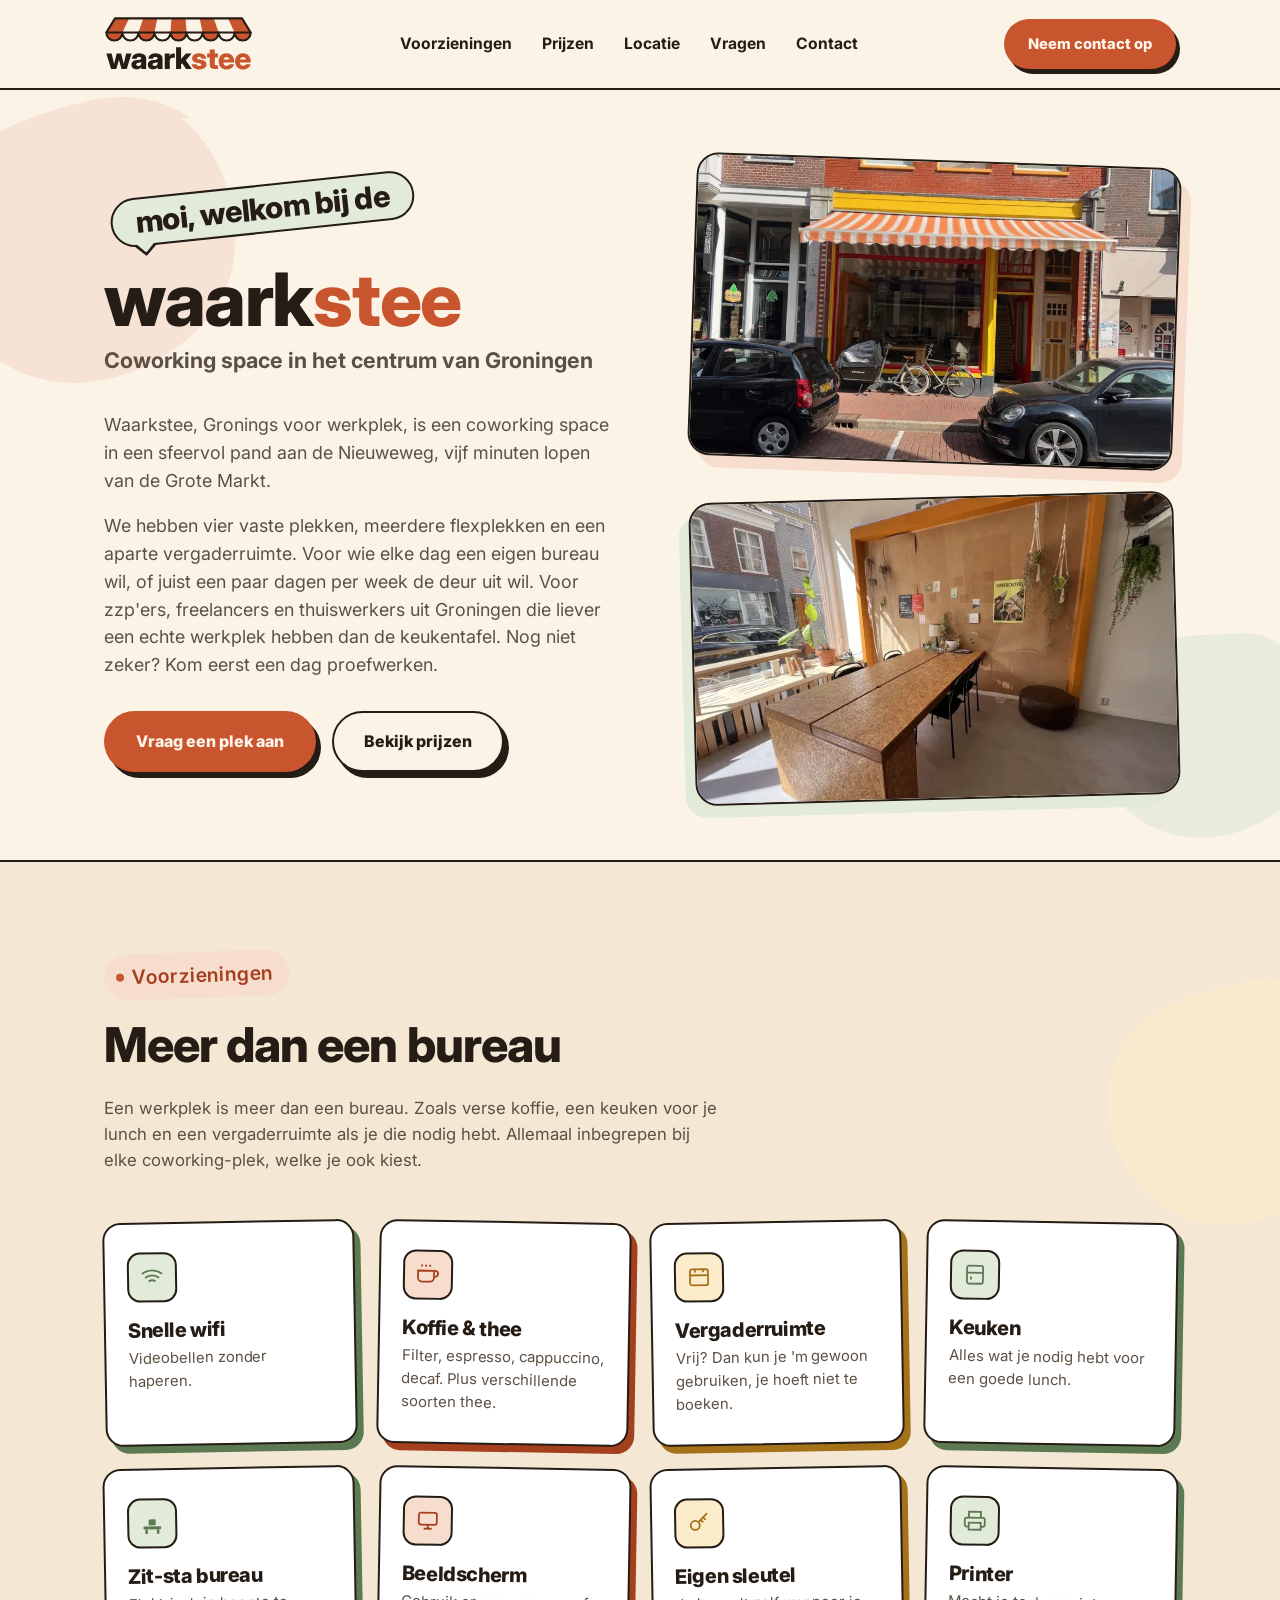
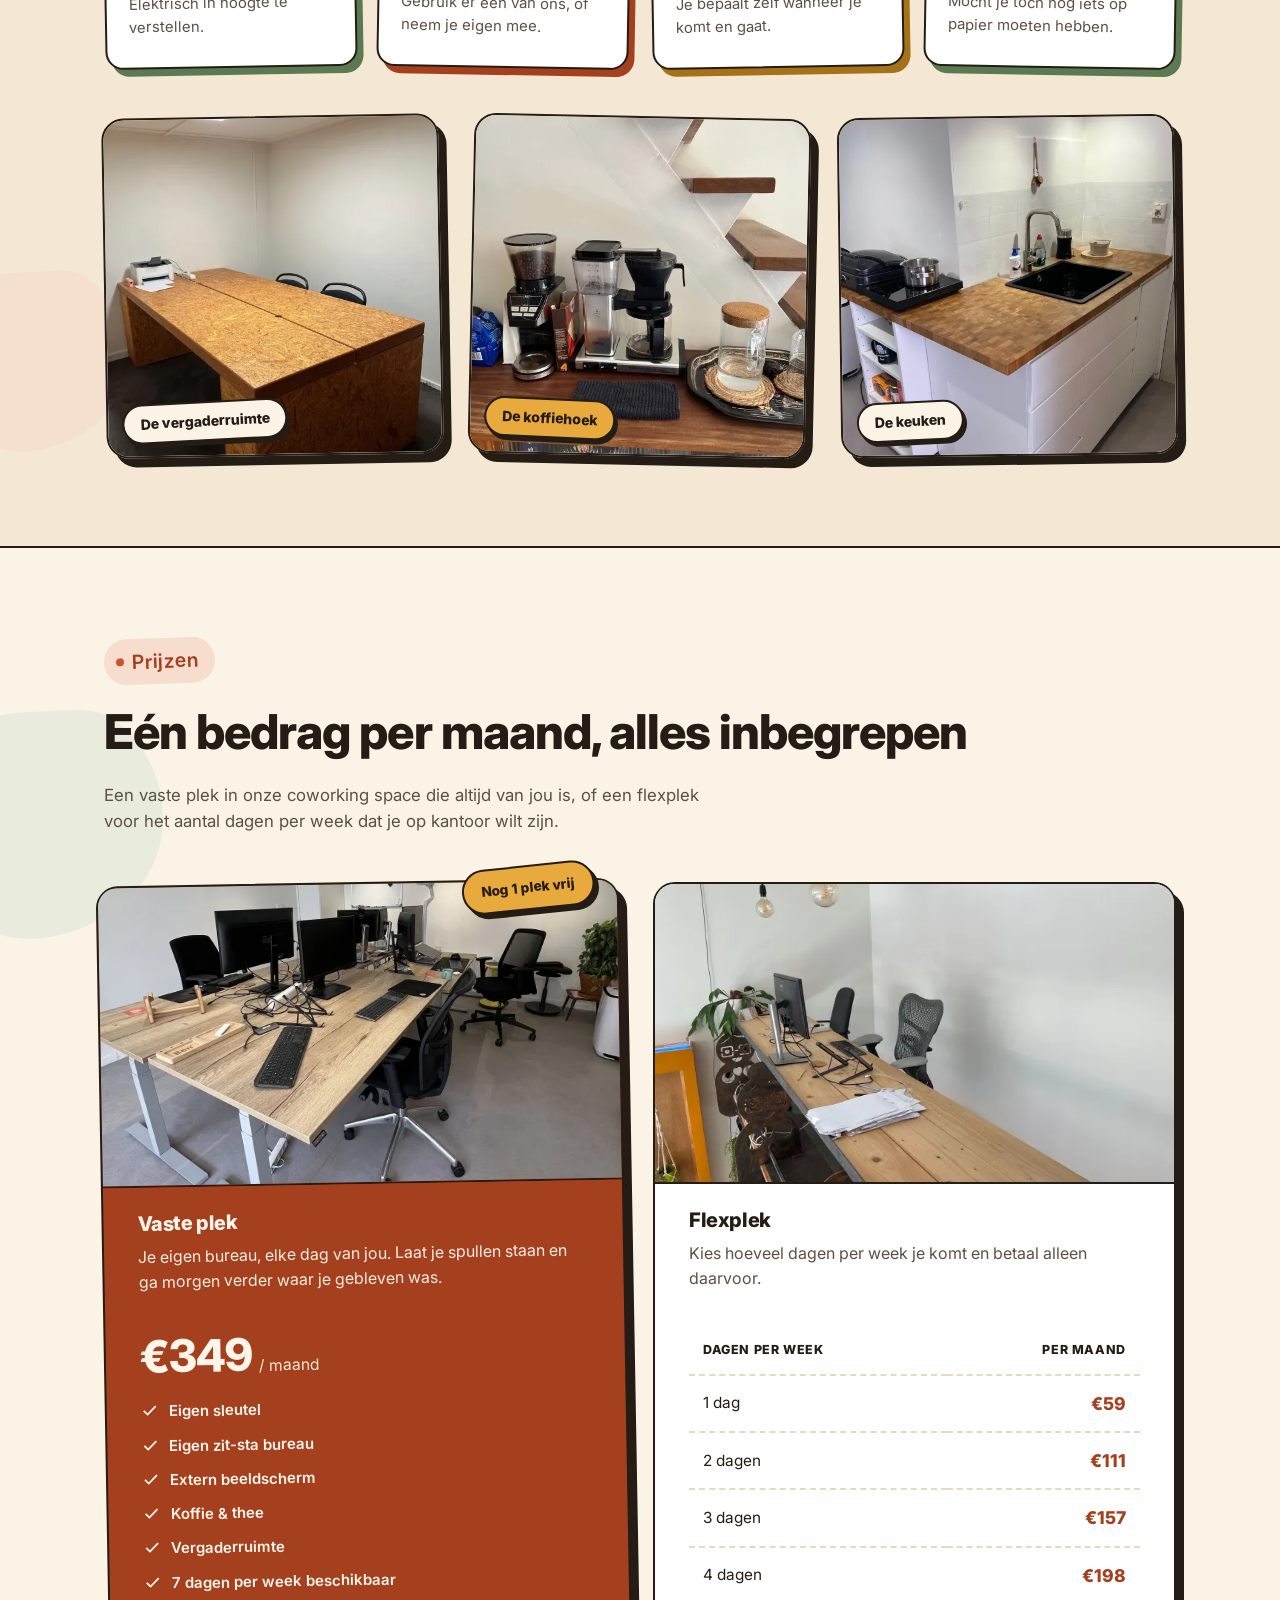
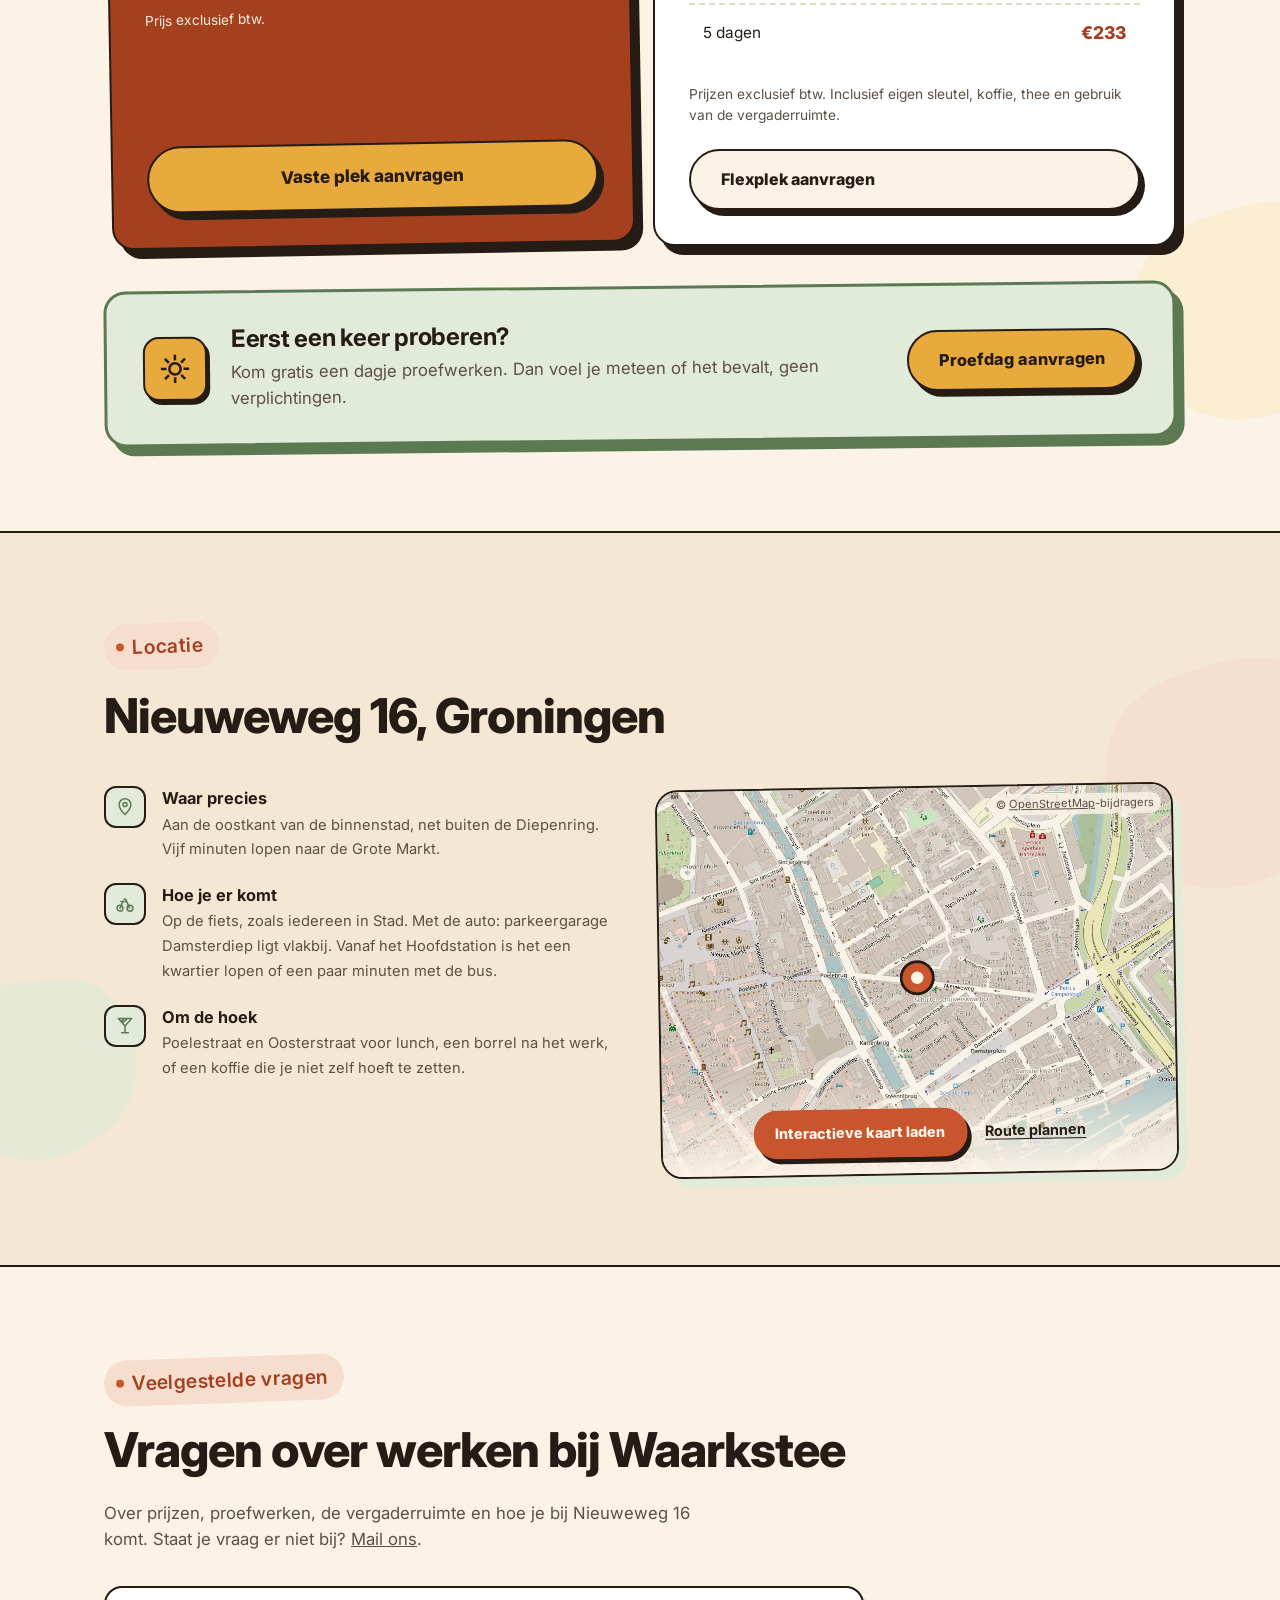
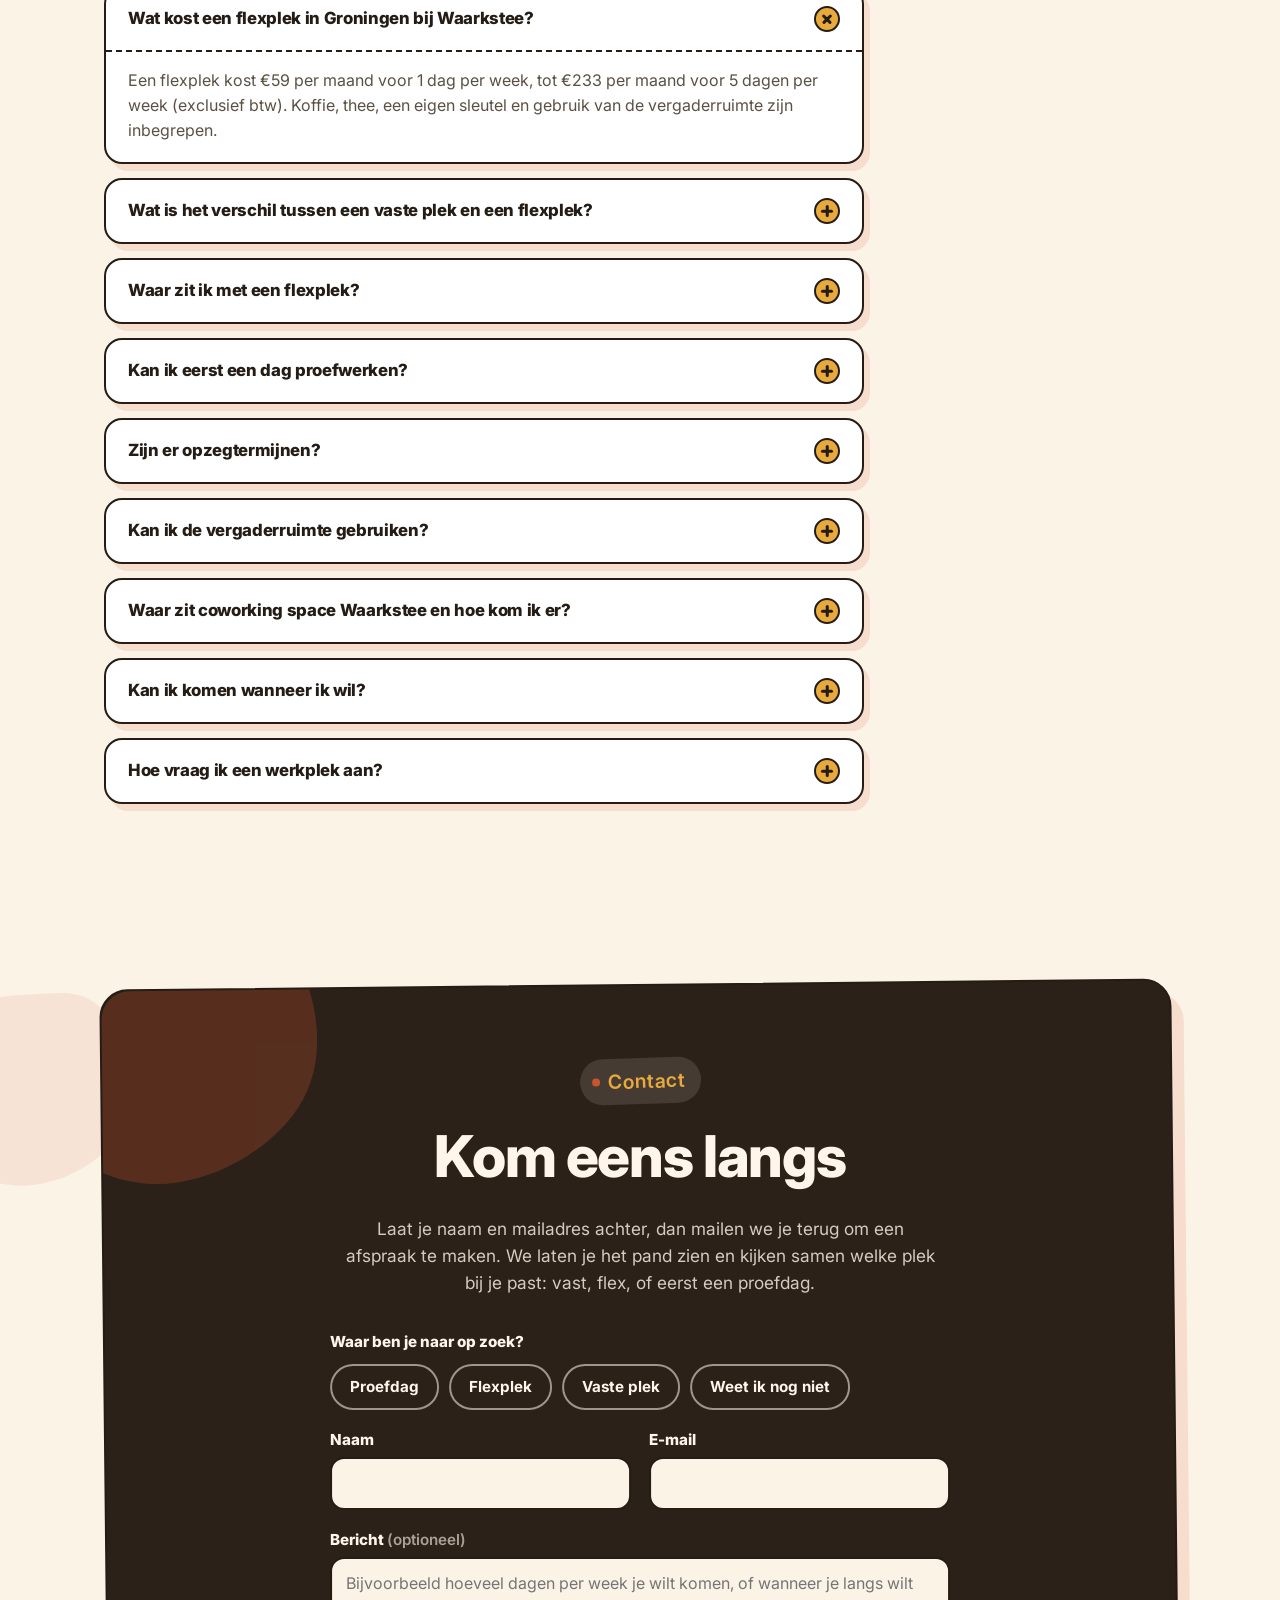
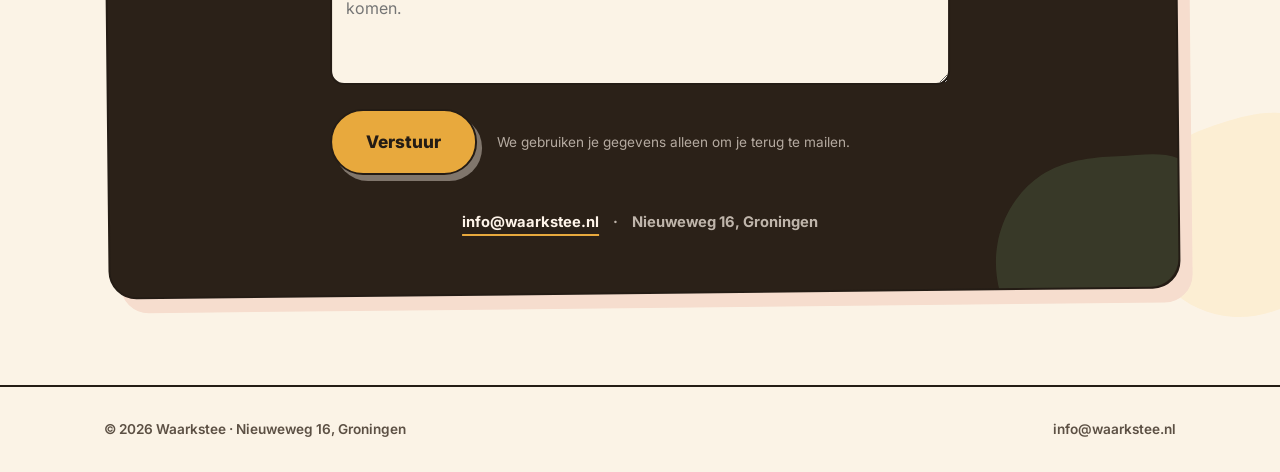
==== index.html @ ed10ff57 "Contactformulier: Web3Forms-sleutel ingevuld (account info@waarkstee.nl) Co-Authored-By: Claude Opus" ====
<!DOCTYPE html>
<html lang="nl">
<head>
<meta charset="UTF-8">
<meta name="viewport" content="width=device-width, initial-scale=1.0">
<title>Coworking space in Groningen centrum | Flexplek of vaste werkplek – Waarkstee</title>
<meta name="description" content="Waarkstee is een kleine coworking space aan de Nieuweweg 16, vijf minuten van de Grote Markt in Groningen. Flexplek vanaf €59 p/m, vaste werkplek €349 p/m. Gratis proefdag.">
<meta name="geo.region" content="NL-GR">
<meta name="geo.placename" content="Groningen">
<meta name="theme-color" content="#fbf3e6">
<link rel="canonical" href="https://waarkstee.nl/">

<!-- Social sharing -->
<meta property="og:type" content="website">
<meta property="og:locale" content="nl_NL">
<meta property="og:site_name" content="Waarkstee">
<meta property="og:title" content="Coworking space in Groningen centrum | Flexplek of vaste werkplek – Waarkstee">
<meta property="og:description" content="Een kleine coworking space aan de Nieuweweg in Groningen, vijf minuten lopen van de Grote Markt. Vaste plek met zit-sta bureau of een flexplek voor zoveel dagen als jij wilt.">
<meta property="og:url" content="https://waarkstee.nl/">
<meta property="og:image" content="https://waarkstee.nl/img/og.jpg">
<meta property="og:image:width" content="1200">
<meta property="og:image:height" content="630">
<meta name="twitter:card" content="summary_large_image">

<link rel="icon" href="favicon.svg" type="image/svg+xml">
<link rel="icon" type="image/png" sizes="96x96" href="favicon-96.png">
<link rel="apple-touch-icon" href="img/apple-touch-icon.png">
<link rel="preload" href="fonts/inter.woff2" as="font" type="font/woff2" crossorigin>
<link rel="stylesheet" href="css/style.css">
<link rel="preload" as="image" type="image/webp" imagesrcset="img/eettafel-700.webp 700w, img/eettafel-1000.webp 1000w, img/eettafel-1400.webp 1400w" imagesizes="(min-width: 900px) 560px, 100vw">

<script type="application/ld+json">
{
  "@context": "https://schema.org",
  "@type": "LocalBusiness",
  "@id": "https://waarkstee.nl/#coworking",
  "additionalType": "https://www.wikidata.org/wiki/Q1088523",
  "name": "Waarkstee",
  "alternateName": "Waarkstee coworking Groningen",
  "description": "Kleine coworking space in het centrum van Groningen met vaste werkplekken, flexplekken en een vergaderruimte. Nieuweweg 16, vijf minuten lopen van de Grote Markt.",
  "email": "info@waarkstee.nl",
  "url": "https://waarkstee.nl/",
  "image": "https://waarkstee.nl/img/og.jpg",
  "logo": "https://waarkstee.nl/img/logo.png",
  "priceRange": "€59 - €349 per maand, exclusief btw",
  "currenciesAccepted": "EUR",
  "address": {
    "@type": "PostalAddress",
    "streetAddress": "Nieuweweg 16",
    "postalCode": "9711 TD",
    "addressLocality": "Groningen",
    "addressRegion": "Groningen",
    "addressCountry": "NL"
  },
  "geo": {
    "@type": "GeoCoordinates",
    "latitude": 53.2184,
    "longitude": 6.5744
  },
  "hasMap": "https://www.google.com/maps?q=Nieuweweg+16,+Groningen",
  "areaServed": { "@type": "City", "name": "Groningen" },
  "amenityFeature": [
    { "@type": "LocationFeatureSpecification", "name": "Snelle wifi", "value": true },
    { "@type": "LocationFeatureSpecification", "name": "Koffie en thee", "value": true },
    { "@type": "LocationFeatureSpecification", "name": "Vergaderruimte", "value": true },
    { "@type": "LocationFeatureSpecification", "name": "Keuken", "value": true },
    { "@type": "LocationFeatureSpecification", "name": "Zit-sta bureau", "value": true },
    { "@type": "LocationFeatureSpecification", "name": "Extern beeldscherm", "value": true },
    { "@type": "LocationFeatureSpecification", "name": "Eigen sleutel, 7 dagen per week toegang", "value": true },
    { "@type": "LocationFeatureSpecification", "name": "Printer", "value": true }
  ],
  "makesOffer": [
    {
      "@type": "Offer",
      "name": "Vaste werkplek",
      "description": "Eigen zit-sta bureau met extern beeldscherm, eigen sleutel, koffie, thee en gebruik van de vergaderruimte.",
      "price": "349",
      "priceCurrency": "EUR",
      "priceSpecification": { "@type": "UnitPriceSpecification", "price": "349", "priceCurrency": "EUR", "unitText": "per maand", "valueAddedTaxIncluded": false },
      "availability": "https://schema.org/LimitedAvailability",
      "url": "https://waarkstee.nl/#prijzen"
    },
    {
      "@type": "Offer",
      "name": "Flexplek",
      "description": "Flexwerkplek voor 1 tot 5 dagen per week, inclusief eigen sleutel, koffie, thee en vergaderruimte.",
      "priceSpecification": { "@type": "UnitPriceSpecification", "minPrice": "59", "maxPrice": "233", "priceCurrency": "EUR", "unitText": "per maand", "valueAddedTaxIncluded": false },
      "availability": "https://schema.org/InStock",
      "url": "https://waarkstee.nl/#prijzen"
    },
    {
      "@type": "Offer",
      "name": "Gratis proefdag",
      "price": "0",
      "priceCurrency": "EUR",
      "url": "https://waarkstee.nl/#contact"
    }
  ]
}
</script>
<script type="application/ld+json">
{
  "@context": "https://schema.org",
  "@type": "FAQPage",
  "mainEntity": [
    {
      "@type": "Question",
      "name": "Wat kost een flexplek in Groningen bij Waarkstee?",
      "acceptedAnswer": {
        "@type": "Answer",
        "text": "Een flexplek kost €59 per maand voor 1 dag per week, tot €233 per maand voor 5 dagen per week (exclusief btw). Koffie, thee, een eigen sleutel en gebruik van de vergaderruimte zijn inbegrepen."
      }
    },
    {
      "@type": "Question",
      "name": "Wat is het verschil tussen een vaste plek en een flexplek?",
      "acceptedAnswer": {
        "@type": "Answer",
        "text": "Bij een vaste plek (€349 per maand, exclusief btw) heb je je eigen zit-sta bureau met extern beeldscherm, 7 dagen per week. Je laat je spullen staan en gaat de volgende dag verder. Bij een flexplek kies je hoeveel dagen per week je komt en betaal je alleen daarvoor. Je hebt geen eigen bureau, maar pakt een vrije plek; een beeldscherm kun je van ons gebruiken."
      }
    },
    {
      "@type": "Question",
      "name": "Waar zit ik met een flexplek?",
      "acceptedAnswer": {
        "@type": "Answer",
        "text": "Je kiest zelf een vrije plek. Boven zijn drie flexplekken; je mag ook beneden aan de grote werktafel zitten. Let wel: die tafel is tijdens de lunch ook de eettafel."
      }
    },
    {
      "@type": "Question",
      "name": "Kan ik eerst een dag proefwerken?",
      "acceptedAnswer": {
        "@type": "Answer",
        "text": "Ja. Je kunt gratis een dag komen proefwerken, zonder verplichtingen. Vul het contactformulier onderaan de pagina in of mail naar info@waarkstee.nl, dan plannen we een dag in."
      }
    },
    {
      "@type": "Question",
      "name": "Zijn er contracten of opzegtermijnen?",
      "acceptedAnswer": {
        "@type": "Answer",
        "text": "Je betaalt per maand. Voor een vaste plek geldt een opzegtermijn van 3 maanden, voor een flexplek 1 maand. Vragen over de voorwaarden? Mail ons gerust."
      }
    },
    {
      "@type": "Question",
      "name": "Kan ik de vergaderruimte gebruiken?",
      "acceptedAnswer": {
        "@type": "Answer",
        "text": "Ja, de aparte vergaderruimte is inbegrepen bij zowel een vaste plek als een flexplek. Is hij vrij, dan kun je hem gewoon gebruiken; boeken hoeft niet."
      }
    },
    {
      "@type": "Question",
      "name": "Waar zit coworking space Waarkstee en hoe kom ik er?",
      "acceptedAnswer": {
        "@type": "Answer",
        "text": "Waarkstee zit aan de Nieuweweg 16 in het centrum van Groningen, vijf minuten lopen van de Grote Markt. Op de fiets is het makkelijkst. Met de auto kun je parkeren in parkeergarage Damsterdiep, vlakbij. Vanaf het Hoofdstation is het een kwartier lopen of een paar minuten met de bus."
      }
    },
    {
      "@type": "Question",
      "name": "Kan ik komen wanneer ik wil?",
      "acceptedAnswer": {
        "@type": "Answer",
        "text": "Ja. Iedereen krijgt een eigen sleutel, dus je bepaalt zelf wanneer je komt en gaat, ook in het weekend."
      }
    },
    {
      "@type": "Question",
      "name": "Hoe vraag ik een werkplek aan?",
      "acceptedAnswer": {
        "@type": "Answer",
        "text": "Vul het contactformulier onderaan de pagina in of mail naar info@waarkstee.nl. Dan laten we je het pand zien en kijken we samen welke plek bij je past: vast, flex, of eerst een proefdag."
      }
    }
  ]
}
</script>
</head>
<body>

<a class="skip-link" href="#top">Direct naar inhoud</a>

<header>
  <div class="nav">
    <a class="brand" href="#top">
      <img class="brand-logo" src="img/logo-wordmark.svg" alt="Waarkstee" width="635" height="238">
    </a>
    <nav aria-label="Hoofdmenu">
      <ul class="nav-links">
        <li><a href="#voorzieningen">Voorzieningen</a></li>
        <li><a href="#prijzen">Prijzen</a></li>
        <li><a href="#locatie">Locatie</a></li>
        <li><a href="#faq">Vragen</a></li>
        <li><a href="#contact">Contact</a></li>
      </ul>
    </nav>
    <a class="btn btn-primary nav-cta" href="#contact">Neem contact op</a>
    <button class="nav-toggle" type="button" aria-expanded="false" aria-controls="mobile-menu" aria-label="Menu openen">
      <svg class="icon-open" width="22" height="22" viewBox="0 0 24 24" fill="none" stroke="currentColor" stroke-width="2.5" stroke-linecap="round" aria-hidden="true"><path d="M4 7h16M4 12h16M4 17h16"/></svg>
      <svg class="icon-close" width="22" height="22" viewBox="0 0 24 24" fill="none" stroke="currentColor" stroke-width="2.5" stroke-linecap="round" aria-hidden="true"><path d="M6 6l12 12M18 6L6 18"/></svg>
    </button>
  </div>
  <nav id="mobile-menu" class="mobile-menu" aria-label="Mobiel menu">
    <ul>
      <li><a href="#voorzieningen">Voorzieningen</a></li>
      <li><a href="#prijzen">Prijzen</a></li>
      <li><a href="#locatie">Locatie</a></li>
        <li><a href="#faq">Vragen</a></li>
      <li><a href="#contact">Contact</a></li>
      <li><a class="btn btn-primary" href="#contact">Neem contact op</a></li>
    </ul>
  </nav>
</header>

<main id="top">

  <!-- HERO -->
  <section class="hero">
    <svg class="blob-bg" style="top:-60px; left:-120px; width:420px;" viewBox="0 0 200 200" xmlns="http://www.w3.org/2000/svg" aria-hidden="true">
      <path fill="#f6ddce" d="M42.8,-58.3C54.7,-49.6,62.7,-35.5,66.6,-20.4C70.5,-5.2,70.3,10.9,64.2,24.5C58.1,38.1,46.1,49.1,32.4,56.9C18.6,64.6,3.1,69,-12.1,67.9C-27.4,66.8,-42.4,60.2,-53.5,49C-64.6,37.9,-71.8,22.2,-73.2,5.9C-74.6,-10.4,-70.2,-27.3,-59.9,-38.9C-49.6,-50.5,-33.3,-56.8,-17.9,-61.6C-2.6,-66.5,12,-69.9,26.3,-67.1C40.5,-64.3,54.6,-55.2,42.8,-58.3Z" transform="translate(100 100)" />
    </svg>
    <svg class="blob-bg" style="bottom:-40px; right:-100px; width:340px;" viewBox="0 0 200 200" xmlns="http://www.w3.org/2000/svg" aria-hidden="true">
      <path fill="#e2ead9" d="M39.2,-51.5C50.5,-43.6,58.9,-30.9,62.6,-16.7C66.3,-2.6,65.3,13,58.9,25.9C52.5,38.9,40.6,49.2,26.9,55.8C13.2,62.4,-2.4,65.3,-17.6,62.4C-32.9,59.5,-47.8,50.7,-57.1,37.8C-66.4,24.8,-70,7.7,-67.1,-8C-64.3,-23.7,-54.8,-38,-42.3,-46C-29.7,-53.9,-14.9,-55.6,0.3,-56C15.4,-56.4,27.9,-59.3,39.2,-51.5Z" transform="translate(100 100)" />
    </svg>
    <div class="wrap hero-grid">
      <div>
        <h1>
          <span class="h1-pre"><span class="h1-rotate moi" data-rotate='["moi, welkom bij de","wordt dit ook jouw nieuwe","er is nog plek voor jou bij de"]'>moi, welkom bij de</span></span>
          waark<span class="h1-stee">stee</span>
          <span class="h1-sub">Coworking space in het centrum van Groningen</span>
        </h1>
        <p style="font-size:1.12rem;max-width:46ch;">
          Waarkstee, Gronings voor werkplek, is een coworking space in een
          sfeervol pand aan de Nieuweweg, vijf minuten lopen van de
          Grote Markt.
        </p>
        <p style="font-size:1.12rem;max-width:46ch;">
          We hebben vier vaste plekken, meerdere flexplekken en een aparte vergaderruimte. Voor wie elke dag een eigen bureau wil, of
          juist een paar dagen per week de deur uit wil. Voor zzp'ers,
          freelancers en thuiswerkers uit Groningen die liever een echte
          werkplek hebben dan de keukentafel. Nog niet zeker? Kom eerst
          een dag proefwerken.
        </p>
        <div class="hero-actions">
          <a class="btn btn-primary" href="#contact">Vraag een plek aan</a>
          <a class="btn btn-ghost" href="#prijzen">Bekijk prijzen</a>
        </div>
      </div>
      <div class="hero-art">
<!--        <span class="sticker">Meerdere plekken vrij</span>-->
        <div class="hero-stack">
          <figure class="hero-photo hero-photo--gevel">
            <picture>
              <source type="image/webp" srcset="img/gevel-zonnescherm-700.webp 700w, img/gevel-zonnescherm-1000.webp 1000w, img/gevel-zonnescherm-1400.webp 1400w" sizes="(min-width: 900px) 560px, 100vw">
              <img src="img/gevel-zonnescherm.jpg" width="1400" height="1050" fetchpriority="high"
                   alt="De gevel van Nieuweweg 16 op een zonnige dag, met het gestreepte zonnescherm uitgeklapt en fietsen voor de deur.">
            </picture>
          </figure>
          <figure class="hero-photo hero-photo--tafel">
            <picture>
              <source type="image/webp" srcset="img/eettafel-700.webp 700w, img/eettafel-1000.webp 1000w, img/eettafel-1400.webp 1400w" sizes="(min-width: 900px) 560px, 100vw">
              <img src="img/eettafel.jpg" width="1400" height="1050"
                   alt="De voorruimte van Waarkstee: een grote houten eettafel voor een oranje prikbord met hangplanten, met zicht op de Nieuweweg.">
            </picture>
          </figure>
        </div>
      </div>
    </div>
  </section>

  <!-- VOORZIENINGEN -->
  <section id="voorzieningen" class="alt">
    <svg class="blob-bg" style="top:60px; right:-140px; width:360px;" viewBox="0 0 200 200" xmlns="http://www.w3.org/2000/svg" aria-hidden="true"><path fill="#fdeccb" d="M42.8,-58.3C54.7,-49.6,62.7,-35.5,66.6,-20.4C70.5,-5.2,70.3,10.9,64.2,24.5C58.1,38.1,46.1,49.1,32.4,56.9C18.6,64.6,3.1,69,-12.1,67.9C-27.4,66.8,-42.4,60.2,-53.5,49C-64.6,37.9,-71.8,22.2,-73.2,5.9C-74.6,-10.4,-70.2,-27.3,-59.9,-38.9C-49.6,-50.5,-33.3,-56.8,-17.9,-61.6C-2.6,-66.5,12,-69.9,26.3,-67.1C40.5,-64.3,54.6,-55.2,42.8,-58.3Z" transform="translate(100 100)"/></svg>
    <svg class="blob-bg" style="bottom:40px; left:-120px; width:300px;" viewBox="0 0 200 200" xmlns="http://www.w3.org/2000/svg" aria-hidden="true"><path fill="#f6ddce" d="M39.2,-51.5C50.5,-43.6,58.9,-30.9,62.6,-16.7C66.3,-2.6,65.3,13,58.9,25.9C52.5,38.9,40.6,49.2,26.9,55.8C13.2,62.4,-2.4,65.3,-17.6,62.4C-32.9,59.5,-47.8,50.7,-57.1,37.8C-66.4,24.8,-70,7.7,-67.1,-8C-64.3,-23.7,-54.8,-38,-42.3,-46C-29.7,-53.9,-14.9,-55.6,0.3,-56C15.4,-56.4,27.9,-59.3,39.2,-51.5Z" transform="translate(100 100)"/></svg>
    <div class="wrap">
      <span class="eyebrow"><span class="dot"></span>Voorzieningen</span>
      <h2>Meer dan een bureau</h2>
      <p style="max-width:56ch;font-size:1.05rem;">Een werkplek is meer dan een bureau. Zoals verse koffie, een keuken voor je lunch en een vergaderruimte als je die nodig hebt. Allemaal inbegrepen bij elke coworking-plek, welke je ook kiest.</p>

      <div class="grid-cards">
        <div class="card">
          <div class="icon" aria-hidden="true">
            <svg width="24" height="24" viewBox="0 0 24 24" fill="none" stroke="currentColor" stroke-width="1.8"><path d="M5 12.5a11 11 0 0 1 14 0M8.5 16a6.5 6.5 0 0 1 7 0M12 19.5h.01M2 8.5a16 16 0 0 1 20 0"/></svg>
          </div>
          <h3>Snelle wifi</h3>
          <p>Videobellen zonder haperen.</p>
        </div>
        <div class="card">
          <div class="icon" aria-hidden="true">
            <svg width="24" height="24" viewBox="0 0 24 24" fill="none" stroke="currentColor" stroke-width="1.8"><path d="M18 8h1a3 3 0 0 1 0 6h-1M2 8h16v7a4 4 0 0 1-4 4H6a4 4 0 0 1-4-4V8ZM6 2v2M10 2v2M14 2v2"/></svg>
          </div>
          <h3>Koffie &amp; thee</h3>
          <p>Filter, espresso, cappuccino, decaf. Plus verschillende soorten thee.</p>
        </div>
        <div class="card">
          <div class="icon" aria-hidden="true">
            <svg width="24" height="24" viewBox="0 0 24 24" fill="none" stroke="currentColor" stroke-width="1.8"><rect x="3" y="4" width="18" height="16" rx="2"/><path d="M3 10h18M8 4v3M16 4v3"/></svg>
          </div>
          <h3>Vergaderruimte</h3>
          <p>Vrij? Dan kun je 'm gewoon gebruiken, je hoeft niet te boeken.</p>
        </div>
        <div class="card">
          <div class="icon" aria-hidden="true">
            <svg width="24" height="24" viewBox="0 0 24 24" fill="none" stroke="currentColor" stroke-width="1.8"><rect x="4" y="3" width="16" height="18" rx="2"/><path d="M4 10h16M8 6.5h.01M8 14v3"/></svg>
          </div>
          <h3>Keuken</h3>
          <p>Alles wat je nodig hebt voor een goede lunch.</p>
        </div>
        <div class="card">
          <div class="icon" aria-hidden="true">
            <svg width="24" height="24" viewBox="0 0 24 24" fill="currentColor"><rect x="8.5" y="8" width="7" height="6" rx="1"/><rect x="3" y="15" width="18" height="3" rx="1.5"/><rect x="5" y="18" width="2.5" height="4.5"/><rect x="16.5" y="18" width="2.5" height="4.5"/></svg>
          </div>
          <h3>Zit-sta bureau</h3>
          <p>Elektrisch in hoogte te verstellen.</p>
        </div>
        <div class="card">
          <div class="icon" aria-hidden="true">
            <svg width="24" height="24" viewBox="0 0 24 24" fill="none" stroke="currentColor" stroke-width="1.8"><rect x="3" y="4" width="18" height="12" rx="2"/><path d="M8 20h8M12 16v4"/></svg>
          </div>
          <h3>Beeldscherm</h3>
          <p>Gebruik er een van ons, of neem je eigen mee.</p>
        </div>
        <div class="card">
          <div class="icon" aria-hidden="true">
            <svg width="24" height="24" viewBox="0 0 24 24" fill="none" stroke="currentColor" stroke-width="1.8"><circle cx="8" cy="14" r="4.5"/><path d="M11.2 10.8 20 2M16 6l2.5 2.5M13.5 8.5 16 11"/></svg>
          </div>
          <h3>Eigen sleutel</h3>
          <p>Je bepaalt zelf wanneer je komt en gaat.</p>
        </div>
        <div class="card">
          <div class="icon" aria-hidden="true">
            <svg width="24" height="24" viewBox="0 0 24 24" fill="none" stroke="currentColor" stroke-width="1.8"><path d="M6 9V3h12v6M6 18H4a2 2 0 0 1-2-2v-5a2 2 0 0 1 2-2h16a2 2 0 0 1 2 2v5a2 2 0 0 1-2 2h-2"/><rect x="6" y="14" width="12" height="7"/><path d="M18 12h.01"/></svg>
          </div>
          <h3>Printer</h3>
          <p>Mocht je toch nog iets op papier moeten hebben.</p>
        </div>
      </div>

      <div class="sfeer-row">
        <figure class="sfeer-photo">
          <picture>
            <source type="image/webp" srcset="img/vergaderruimte-700.webp 700w, img/vergaderruimte-1000.webp 1000w, img/vergaderruimte-1400.webp 1400w" sizes="(min-width: 900px) 380px, 100vw">
            <img src="img/vergaderruimte.jpg" width="1400" height="1050" loading="lazy"
               alt="De vergaderruimte: een aparte ruimte met een grote houten tafel en stoelen.">
          </picture>
          <figcaption class="sfeer-caption">De vergaderruimte</figcaption>
        </figure>
        <figure class="sfeer-photo">
          <picture>
            <source type="image/webp" srcset="img/koffie-700.webp 700w, img/koffie-1000.webp 1000w, img/koffie-1400.webp 1400w" sizes="(min-width: 900px) 380px, 100vw">
            <img src="img/koffie.jpg" width="1400" height="1050" loading="lazy"
               alt="De koffiehoek onder de trap: een koffiemolen, filtermachine en glazen op een dienblad.">
          </picture>
          <figcaption class="sfeer-caption sfeer-caption-alt">De koffiehoek</figcaption>
        </figure>
        <figure class="sfeer-photo">
          <picture>
            <source type="image/webp" srcset="img/keuken-700.webp 700w, img/keuken-1000.webp 1000w, img/keuken-1400.webp 1400w" sizes="(min-width: 900px) 380px, 100vw">
            <img src="img/keuken.jpg" width="1400" height="1050" loading="lazy"
               alt="De keuken: een houten aanrechtblad met spoelbak, inductiekookplaat en tosti-apparaat.">
          </picture>
          <figcaption class="sfeer-caption">De keuken</figcaption>
        </figure>
      </div>
    </div>
  </section>

  <!-- PRIJZEN -->
  <section id="prijzen">
    <svg class="blob-bg" style="top:80px; left:-150px; width:380px;" viewBox="0 0 200 200" xmlns="http://www.w3.org/2000/svg" aria-hidden="true"><path fill="#e2ead9" d="M39.2,-51.5C50.5,-43.6,58.9,-30.9,62.6,-16.7C66.3,-2.6,65.3,13,58.9,25.9C52.5,38.9,40.6,49.2,26.9,55.8C13.2,62.4,-2.4,65.3,-17.6,62.4C-32.9,59.5,-47.8,50.7,-57.1,37.8C-66.4,24.8,-70,7.7,-67.1,-8C-64.3,-23.7,-54.8,-38,-42.3,-46C-29.7,-53.9,-14.9,-55.6,0.3,-56C15.4,-56.4,27.9,-59.3,39.2,-51.5Z" transform="translate(100 100)"/></svg>
    <svg class="blob-bg" style="bottom:60px; right:-130px; width:320px;" viewBox="0 0 200 200" xmlns="http://www.w3.org/2000/svg" aria-hidden="true"><path fill="#fdeccb" d="M42.8,-58.3C54.7,-49.6,62.7,-35.5,66.6,-20.4C70.5,-5.2,70.3,10.9,64.2,24.5C58.1,38.1,46.1,49.1,32.4,56.9C18.6,64.6,3.1,69,-12.1,67.9C-27.4,66.8,-42.4,60.2,-53.5,49C-64.6,37.9,-71.8,22.2,-73.2,5.9C-74.6,-10.4,-70.2,-27.3,-59.9,-38.9C-49.6,-50.5,-33.3,-56.8,-17.9,-61.6C-2.6,-66.5,12,-69.9,26.3,-67.1C40.5,-64.3,54.6,-55.2,42.8,-58.3Z" transform="translate(100 100)"/></svg>
    <div class="wrap">
      <span class="eyebrow"><span class="dot"></span>Prijzen</span>
      <h2>Eén bedrag per maand, alles inbegrepen</h2>
      <p style="max-width:56ch;font-size:1.05rem;">Een vaste plek in onze coworking space die altijd van jou is, of een flexplek voor het aantal dagen per week dat je op kantoor wilt zijn.</p>

      <div class="price-grid">
        <div class="price-card featured">
          <span class="sticker price-sticker">Nog 1 plek vrij</span>
          <div class="price-photo">
            <picture>
              <source type="image/webp" srcset="img/werkplekken-700.webp 700w, img/werkplekken-1000.webp 1000w, img/werkplekken-1400.webp 1400w" sizes="(min-width: 900px) 520px, 100vw">
              <img src="img/werkplekken.jpg" width="1400" height="1866" loading="lazy" style="object-position:center 62%;"
                 alt="De werkruimte met houten zit-sta bureaus, beeldschermen en bureaustoelen.">
            </picture>
          </div>
          <h3>Vaste plek</h3>
          <p>Je eigen bureau, elke dag van jou. Laat je spullen staan en ga morgen verder waar je gebleven was.</p>
          <div class="price-tag">
            <span class="amount">€349</span>
            <span class="period">/ maand</span>
          </div>
          <ul class="feature-list">
            <li><svg width="18" height="18" viewBox="0 0 24 24" fill="none" stroke="currentColor" stroke-width="2.4" aria-hidden="true"><polyline points="20 6 9 17 4 12"/></svg> Eigen sleutel</li>
            <li><svg width="18" height="18" viewBox="0 0 24 24" fill="none" stroke="currentColor" stroke-width="2.4" aria-hidden="true"><polyline points="20 6 9 17 4 12"/></svg> Eigen zit-sta bureau</li>
            <li><svg width="18" height="18" viewBox="0 0 24 24" fill="none" stroke="currentColor" stroke-width="2.4" aria-hidden="true"><polyline points="20 6 9 17 4 12"/></svg> Extern beeldscherm</li>
            <li><svg width="18" height="18" viewBox="0 0 24 24" fill="none" stroke="currentColor" stroke-width="2.4" aria-hidden="true"><polyline points="20 6 9 17 4 12"/></svg> Koffie &amp; thee</li>
            <li><svg width="18" height="18" viewBox="0 0 24 24" fill="none" stroke="currentColor" stroke-width="2.4" aria-hidden="true"><polyline points="20 6 9 17 4 12"/></svg> Vergaderruimte</li>
            <li><svg width="18" height="18" viewBox="0 0 24 24" fill="none" stroke="currentColor" stroke-width="2.4" aria-hidden="true"><polyline points="20 6 9 17 4 12"/></svg> 7 dagen per week beschikbaar</li>
          </ul>
          <div class="price-note">Prijs exclusief btw.</div>
          <a class="btn btn-primary" href="#contact" data-interesse="Vaste plek">Vaste plek aanvragen</a>
        </div>

        <div class="price-card">
<!--          <span class="sticker price-sticker">Meerdere plekken vrij</span>-->
          <div class="price-photo">
            <picture>
              <source type="image/webp" srcset="img/flexplekken-700.webp 700w, img/flexplekken-1000.webp 1000w, img/flexplekken-1400.webp 1400w" sizes="(min-width: 900px) 520px, 100vw">
              <img src="img/flexplekken.jpg" width="1400" height="1050" loading="lazy"
                 alt="De flexplekken: een lange houten tafel met beeldschermen en bureaustoelen onder hanglampen.">
            </picture>
          </div>
          <h3>Flexplek</h3>
          <p>Kies hoeveel dagen per week je komt en betaal alleen daarvoor.</p>
          <table class="flex-table">
            <thead>
              <tr><th scope="col">Dagen per week</th><th scope="col" style="text-align:right;">Per maand</th></tr>
            </thead>
            <tbody>
              <tr><td>1 dag</td><td class="amount-cell">€59</td></tr>
              <tr><td>2 dagen</td><td class="amount-cell">€111</td></tr>
              <tr><td>3 dagen</td><td class="amount-cell">€157</td></tr>
              <tr><td>4 dagen</td><td class="amount-cell">€198</td></tr>
              <tr><td>5 dagen</td><td class="amount-cell">€233</td></tr>
            </tbody>
          </table>
          <div class="price-note">Prijzen exclusief btw. Inclusief eigen sleutel, koffie, thee en gebruik van de vergaderruimte.</div>
          <a class="btn btn-ghost" href="#contact" data-interesse="Flexplek">Flexplek aanvragen</a>
        </div>
      </div>

      <div class="trial-banner">
        <div class="trial-banner-icon" aria-hidden="true">
          <svg width="26" height="26" viewBox="0 0 24 24" fill="none" stroke="currentColor" stroke-width="1.8"><path d="M12 2v4M12 18v4M4.9 4.9l2.8 2.8M16.3 16.3l2.8 2.8M2 12h4M18 12h4M4.9 19.1l2.8-2.8M16.3 7.7l2.8-2.8"/><circle cx="12" cy="12" r="4"/></svg>
        </div>
        <div class="trial-banner-text">
          <strong>Eerst een keer proberen?</strong>
          <span>Kom gratis een dagje proefwerken. Dan voel je meteen of het bevalt, geen verplichtingen.</span>
        </div>
        <a class="btn btn-ghost" href="#contact" data-interesse="Proefdag">Proefdag aanvragen</a>
      </div>
    </div>
  </section>

  <!-- LOCATIE -->
  <section id="locatie" class="alt">
    <svg class="blob-bg" style="top:70px; right:-120px; width:340px;" viewBox="0 0 200 200" xmlns="http://www.w3.org/2000/svg" aria-hidden="true"><path fill="#f6ddce" d="M42.8,-58.3C54.7,-49.6,62.7,-35.5,66.6,-20.4C70.5,-5.2,70.3,10.9,64.2,24.5C58.1,38.1,46.1,49.1,32.4,56.9C18.6,64.6,3.1,69,-12.1,67.9C-27.4,66.8,-42.4,60.2,-53.5,49C-64.6,37.9,-71.8,22.2,-73.2,5.9C-74.6,-10.4,-70.2,-27.3,-59.9,-38.9C-49.6,-50.5,-33.3,-56.8,-17.9,-61.6C-2.6,-66.5,12,-69.9,26.3,-67.1C40.5,-64.3,54.6,-55.2,42.8,-58.3Z" transform="translate(100 100)"/></svg>
    <svg class="blob-bg" style="bottom:50px; left:-110px; width:300px;" viewBox="0 0 200 200" xmlns="http://www.w3.org/2000/svg" aria-hidden="true"><path fill="#e2ead9" d="M39.2,-51.5C50.5,-43.6,58.9,-30.9,62.6,-16.7C66.3,-2.6,65.3,13,58.9,25.9C52.5,38.9,40.6,49.2,26.9,55.8C13.2,62.4,-2.4,65.3,-17.6,62.4C-32.9,59.5,-47.8,50.7,-57.1,37.8C-66.4,24.8,-70,7.7,-67.1,-8C-64.3,-23.7,-54.8,-38,-42.3,-46C-29.7,-53.9,-14.9,-55.6,0.3,-56C15.4,-56.4,27.9,-59.3,39.2,-51.5Z" transform="translate(100 100)"/></svg>
    <div class="wrap">
      <span class="eyebrow"><span class="dot"></span>Locatie</span>
      <h2>Nieuweweg 16, Groningen</h2>

      <div class="loc-grid">
        <div>
          <div class="addr-row">
            <div class="icon" aria-hidden="true"><svg width="20" height="20" viewBox="0 0 24 24" fill="none" stroke="currentColor" stroke-width="1.8"><path d="M12 21s7-6.5 7-12a7 7 0 0 0-14 0c0 5.5 7 12 7 12Z"/><circle cx="12" cy="9" r="2.5"/></svg></div>
            <div><strong>Waar precies</strong><span>Aan de oostkant van de binnenstad, net buiten de Diepenring. Vijf minuten lopen naar de Grote Markt.</span></div>
          </div>
          <div class="addr-row">
            <div class="icon" aria-hidden="true"><svg width="20" height="20" viewBox="0 0 24 24" fill="none" stroke="currentColor" stroke-width="1.8" stroke-linecap="round" stroke-linejoin="round"><circle cx="6" cy="17" r="3.5"/><circle cx="18" cy="17" r="3.5"/><path d="M6 17l3.5-8h4.5l3.5 8M9.5 9H7.2M14 9l-1.2-2.8h-2"/></svg></div>
            <div><strong>Hoe je er komt</strong><span>Op de fiets, zoals iedereen in Stad. Met de auto: parkeergarage Damsterdiep ligt vlakbij. Vanaf het Hoofdstation is het een kwartier lopen of een paar minuten met de bus.</span></div>
          </div>
          <div class="addr-row">
            <div class="icon" aria-hidden="true"><svg width="20" height="20" viewBox="0 0 24 24" fill="none" stroke="currentColor" stroke-width="1.8" stroke-linecap="round" stroke-linejoin="round"><path d="M4 3h16l-8 9-8-9ZM12 12v8M8 20h8M14.5 3l-2.5 3"/><circle cx="9.5" cy="6" r="1.4"/></svg></div>
            <div><strong>Om de hoek</strong><span>Poelestraat en Oosterstraat voor lunch, een borrel na het werk, of een koffie die je niet zelf hoeft te zetten.</span></div>
          </div>
        </div>
        <div class="map-frame" data-map-src="https://www.google.com/maps?q=Nieuweweg+16,+Groningen&output=embed">
          <picture>
            <source type="image/webp" srcset="img/kaart-nieuweweg16.webp">
            <img class="map-static" src="img/kaart-nieuweweg16.jpg" width="1000" height="750" loading="lazy"
                 alt="Kaart van het centrum van Groningen met een markering op Nieuweweg 16, tussen de Grote Markt en het Damsterdiep.">
          </picture>
          <div class="map-overlay">
            <button type="button" class="btn btn-primary map-load">Interactieve kaart laden</button>
            <a class="map-route" href="https://www.google.com/maps/dir/?api=1&amp;destination=Nieuweweg+16,+Groningen" target="_blank" rel="noopener">Route plannen</a>
          </div>
          <small class="map-credit">&copy; <a href="https://www.openstreetmap.org/copyright" target="_blank" rel="noopener">OpenStreetMap</a>-bijdragers</small>
        </div>
        </div>
      </div>
    </div>
  </section>

  <!-- FAQ -->
  <section id="faq">
    <div class="wrap">
      <span class="eyebrow"><span class="dot"></span>Veelgestelde vragen</span>
      <h2>Vragen over werken bij Waarkstee</h2>
      <p style="max-width:56ch;font-size:1.05rem;">Over prijzen, proefwerken, de vergaderruimte en hoe je bij Nieuweweg 16 komt. Staat je vraag er niet bij? <a href="mailto:info@waarkstee.nl">Mail ons</a>.</p>
      <div class="faq-list">
        <details class="faq-item" open>
          <summary><h3>Wat kost een flexplek in Groningen bij Waarkstee?</h3><span class="faq-chevron" aria-hidden="true"></span></summary>
          <div class="faq-answer"><p>Een flexplek kost €59 per maand voor 1 dag per week, tot €233 per maand voor 5 dagen per week (exclusief btw). Koffie, thee, een eigen sleutel en gebruik van de vergaderruimte zijn inbegrepen.</p></div>
        </details>
        <details class="faq-item">
          <summary><h3>Wat is het verschil tussen een vaste plek en een flexplek?</h3><span class="faq-chevron" aria-hidden="true"></span></summary>
          <div class="faq-answer"><p>Bij een vaste plek (€349 per maand, exclusief btw) heb je je eigen zit-sta bureau met extern beeldscherm, 7 dagen per week. Je kan je spullen laten staan. Bij een flexplek kies je hoeveel dagen per week je komt en betaal je alleen daarvoor. Je hebt geen eigen bureau, maar pakt een vrije plek; een beeldscherm kun je van ons gebruiken.</p></div>
        </details>
        <details class="faq-item">
          <summary><h3>Waar zit ik met een flexplek?</h3><span class="faq-chevron" aria-hidden="true"></span></summary>
          <div class="faq-answer"><p>Je kiest zelf een vrije plek. Boven zijn drie flexplekken; je mag ook beneden aan de grote werktafel in de voorruimte zitten. Let wel: die tafel is tijdens de lunch ook de eettafel.</p></div>
        </details>
        <details class="faq-item">
          <summary><h3>Kan ik eerst een dag proefwerken?</h3><span class="faq-chevron" aria-hidden="true"></span></summary>
          <div class="faq-answer"><p>Ja. Je kunt gratis een dag komen proefwerken, zonder verplichtingen. Vul het contactformulier onderaan de pagina in of mail naar info@waarkstee.nl, dan plannen we een dag in.</p></div>
        </details>
        <details class="faq-item">
          <summary><h3>Zijn er opzegtermijnen?</h3><span class="faq-chevron" aria-hidden="true"></span></summary>
          <div class="faq-answer"><p>Voor een vaste plek geldt een opzegtermijn van 3 maanden, voor een flexplek 1 maand. Vragen over de voorwaarden? Mail ons gerust.</p></div>
        </details>
        <details class="faq-item">
          <summary><h3>Kan ik de vergaderruimte gebruiken?</h3><span class="faq-chevron" aria-hidden="true"></span></summary>
          <div class="faq-answer"><p>Ja, de aparte vergaderruimte is inbegrepen bij zowel een vaste plek als een flexplek. Is hij vrij, dan kun je hem gewoon gebruiken; boeken hoeft niet.</p></div>
        </details>
        <details class="faq-item">
          <summary><h3>Waar zit coworking space Waarkstee en hoe kom ik er?</h3><span class="faq-chevron" aria-hidden="true"></span></summary>
          <div class="faq-answer"><p>Waarkstee zit aan de Nieuweweg 16 in het centrum van Groningen, vijf minuten lopen van de Grote Markt. Op de fiets is het makkelijkst. Met de auto kun je parkeren in parkeergarage Damsterdiep, vlakbij. Vanaf het Hoofdstation is het een kwartier lopen of een paar minuten met de bus.</p></div>
        </details>
        <details class="faq-item">
          <summary><h3>Kan ik komen wanneer ik wil?</h3><span class="faq-chevron" aria-hidden="true"></span></summary>
          <div class="faq-answer"><p>Ja. Iedereen krijgt een eigen sleutel, dus je bepaalt zelf wanneer je komt en gaat, ook in het weekend.</p></div>
        </details>
        <details class="faq-item">
          <summary><h3>Hoe vraag ik een werkplek aan?</h3><span class="faq-chevron" aria-hidden="true"></span></summary>
          <div class="faq-answer"><p>Vul het contactformulier onderaan de pagina in of mail naar info@waarkstee.nl. Dan laten we je het pand zien en kijken we samen welke plek bij je past: vast, flex, of eerst een proefdag.</p></div>
        </details>
      </div>
    </div>
  </section>

  <!-- CONTACT / CTA -->
  <section id="contact">
    <svg class="blob-bg" style="top:30px; left:-130px; width:320px;" viewBox="0 0 200 200" xmlns="http://www.w3.org/2000/svg" aria-hidden="true"><path fill="#f6ddce" d="M39.2,-51.5C50.5,-43.6,58.9,-30.9,62.6,-16.7C66.3,-2.6,65.3,13,58.9,25.9C52.5,38.9,40.6,49.2,26.9,55.8C13.2,62.4,-2.4,65.3,-17.6,62.4C-32.9,59.5,-47.8,50.7,-57.1,37.8C-66.4,24.8,-70,7.7,-67.1,-8C-64.3,-23.7,-54.8,-38,-42.3,-46C-29.7,-53.9,-14.9,-55.6,0.3,-56C15.4,-56.4,27.9,-59.3,39.2,-51.5Z" transform="translate(100 100)"/></svg>
    <svg class="blob-bg" style="bottom:20px; right:-120px; width:300px;" viewBox="0 0 200 200" xmlns="http://www.w3.org/2000/svg" aria-hidden="true"><path fill="#fdeccb" d="M42.8,-58.3C54.7,-49.6,62.7,-35.5,66.6,-20.4C70.5,-5.2,70.3,10.9,64.2,24.5C58.1,38.1,46.1,49.1,32.4,56.9C18.6,64.6,3.1,69,-12.1,67.9C-27.4,66.8,-42.4,60.2,-53.5,49C-64.6,37.9,-71.8,22.2,-73.2,5.9C-74.6,-10.4,-70.2,-27.3,-59.9,-38.9C-49.6,-50.5,-33.3,-56.8,-17.9,-61.6C-2.6,-66.5,12,-69.9,26.3,-67.1C40.5,-64.3,54.6,-55.2,42.8,-58.3Z" transform="translate(100 100)"/></svg>
    <div class="wrap">
      <div class="cta">
        <div class="cta-bg" aria-hidden="true">
          <svg class="cta-blob cta-blob-1" viewBox="0 0 200 200" xmlns="http://www.w3.org/2000/svg"><path fill="#c9552f" d="M42.8,-58.3C54.7,-49.6,62.7,-35.5,66.6,-20.4C70.5,-5.2,70.3,10.9,64.2,24.5C58.1,38.1,46.1,49.1,32.4,56.9C18.6,64.6,3.1,69,-12.1,67.9C-27.4,66.8,-42.4,60.2,-53.5,49C-64.6,37.9,-71.8,22.2,-73.2,5.9C-74.6,-10.4,-70.2,-27.3,-59.9,-38.9C-49.6,-50.5,-33.3,-56.8,-17.9,-61.6C-2.6,-66.5,12,-69.9,26.3,-67.1C40.5,-64.3,54.6,-55.2,42.8,-58.3Z" transform="translate(100 100)"/></svg>
          <svg class="cta-blob cta-blob-2" viewBox="0 0 200 200" xmlns="http://www.w3.org/2000/svg"><path fill="#5c7a52" d="M39.2,-51.5C50.5,-43.6,58.9,-30.9,62.6,-16.7C66.3,-2.6,65.3,13,58.9,25.9C52.5,38.9,40.6,49.2,26.9,55.8C13.2,62.4,-2.4,65.3,-17.6,62.4C-32.9,59.5,-47.8,50.7,-57.1,37.8C-66.4,24.8,-70,7.7,-67.1,-8C-64.3,-23.7,-54.8,-38,-42.3,-46C-29.7,-53.9,-14.9,-55.6,0.3,-56C15.4,-56.4,27.9,-59.3,39.2,-51.5Z" transform="translate(100 100)"/></svg>
        </div>
        <div class="cta-inner">
          <span class="eyebrow cta-eyebrow"><span class="dot"></span>Contact</span>
          <h2>Kom eens langs</h2>
          <p>Laat je naam en mailadres achter, dan mailen we je terug om een afspraak te maken. We laten je het pand zien en kijken samen welke plek bij je past: vast, flex, of eerst een proefdag.</p>
          <!-- Formulier via Web3Forms: access_key hoort bij het account info@waarkstee.nl op web3forms.com -->
          <form class="contact-form" id="contact-form" action="https://api.web3forms.com/submit" method="POST">
            <input type="hidden" name="access_key" value="744ab12c-7881-470d-a365-8c37d94e769c">
            <input type="hidden" name="subject" value="Nieuwe aanvraag via waarkstee.nl">
            <input type="hidden" name="from_name" value="waarkstee.nl">
            <input type="checkbox" name="botcheck" class="cf-hp" tabindex="-1" autocomplete="off" aria-hidden="true">
            <fieldset class="cf-choice">
              <legend>Waar ben je naar op zoek?</legend>
              <label><input type="radio" name="interesse" value="Proefdag"><span>Proefdag</span></label>
              <label><input type="radio" name="interesse" value="Flexplek"><span>Flexplek</span></label>
              <label><input type="radio" name="interesse" value="Vaste plek"><span>Vaste plek</span></label>
              <label><input type="radio" name="interesse" value="Weet ik nog niet"><span>Weet ik nog niet</span></label>
            </fieldset>
            <div class="cf-row">
              <label class="cf-field"><span>Naam</span><input type="text" name="name" autocomplete="name" required></label>
              <label class="cf-field"><span>E-mail</span><input type="email" name="email" autocomplete="email" required></label>
            </div>
            <label class="cf-field"><span>Bericht <em>(optioneel)</em></span><textarea name="bericht" rows="4" placeholder="Bijvoorbeeld hoeveel dagen per week je wilt komen, of wanneer je langs wilt komen."></textarea></label>
            <div class="cf-submit">
              <button class="btn btn-primary" type="submit">Verstuur</button>
              <small>We gebruiken je gegevens alleen om je terug te mailen.</small>
            </div>
            <p class="cf-status" role="status" aria-live="polite"></p>
          </form>
          <div class="cta-meta">
            <a href="mailto:info@waarkstee.nl">info@waarkstee.nl</a>
            <span class="cta-sep" aria-hidden="true">·</span>
            <span>Nieuweweg 16, Groningen</span>
          </div>
        </div>
      </div>
    </div>
  </section>

</main>

<footer>
  <div class="wrap foot-row">
    <span>&copy; <span id="year">2026</span> Waarkstee · Nieuweweg 16, Groningen</span>
    <a href="mailto:info@waarkstee.nl">info@waarkstee.nl</a>
  </div>
</footer>

<script src="js/main.js" defer></script>
<!-- Bezoekersteller: GoatCounter (cookievrij, geen banner nodig). Telt niet op localhost. -->
<script data-goatcounter="https://waarkstee.goatcounter.com/count" async src="https://gc.zgo.at/count.js"></script>

</body>
</html>
---- css/style.css ----
:root{
  --ink:#241c15;
  --ink-soft:#5c5044;
  --paper:#fbf3e6;
  --paper-alt:#f4e8d4;
  --line:#e8d9bd;
  --clay:#c9552f;
  --clay-dark:#a5401f;
  --clay-soft:#f6ddce;
  --moss:#5c7a52;
  --moss-soft:#e2ead9;
  --mustard:#e8a93d;
  --mustard-soft:#fdeccb;
  --mustard-dark:#a5721a;
  --ink-card:#2b2118;
  --radius:22px;
  --maxw:1120px;
}
@font-face{
  font-family:"Inter";
  src:url("../fonts/inter.woff2") format("woff2");
  font-weight:400 800;
  font-style:normal;
  font-display:swap;
}
*{box-sizing:border-box;}
html{scroll-behavior:smooth;}
body{
  margin:0;
  font-family:"Inter",-apple-system,BlinkMacSystemFont,"Segoe UI",Roboto,Helvetica,Arial,sans-serif;
  color:var(--ink);
  background:var(--paper);
  line-height:1.55;
  -webkit-font-smoothing:antialiased;
  overflow-x:hidden;
}
a{color:inherit;}
button{font:inherit;}
:focus-visible{outline:3px solid var(--clay);outline-offset:3px;border-radius:4px;}
.skip-link{
  position:absolute;left:16px;top:-100px;z-index:100;
  background:var(--ink);color:var(--paper);padding:10px 16px;border-radius:10px;font-weight:800;text-decoration:none;
}
.skip-link:focus{top:16px;}
.visually-hidden{position:absolute!important;width:1px;height:1px;padding:0;margin:-1px;overflow:hidden;clip:rect(0,0,0,0);white-space:nowrap;border:0;}
img,svg{display:block;max-width:100%;}
img{height:auto;}
picture{display:block;}
.hero-photo picture,.sfeer-row .sfeer-photo picture,.price-photo picture,.loc-grid .sfeer-photo picture{height:100%;}
.wrap{max-width:var(--maxw);margin:0 auto;padding:0 24px;position:relative;}
section{padding:90px 0;position:relative;overflow-x:clip;isolation:isolate;scroll-margin-top:80px;}
h1,h2,h3{line-height:1.06;margin:0 0 .5em 0;font-weight:800;letter-spacing:-0.02em;}
h1{font-size:clamp(2.6rem,6vw,4.6rem);}
.h1-pre{position:relative;display:block;height:4rem;margin:0 0 .12em .12em;line-height:1;letter-spacing:0;}
.h1-pre .moi{position:absolute;left:0;bottom:.55rem;white-space:nowrap;}
.h1-rotate{opacity:1;transition:opacity .6s ease;}
.h1-rotate.is-in{opacity:0;}
.h1-rotate.is-out{opacity:0;}
.h1-stee{color:var(--clay);}
.h1-sub{display:block;margin-top:.35em;font-size:clamp(1.05rem,1.8vw,1.35rem);font-weight:700;letter-spacing:0;line-height:1.3;color:var(--ink-soft);}
.moi{
  position:relative;
  display:inline-block;
  --bubble:var(--moss-soft);
  isolation:isolate;
  background:var(--bubble);color:var(--ink);
  border:2.5px solid var(--ink);border-radius:999px;
  padding:.22em .75em .26em .75em;
  font-size:clamp(1.3rem,2.6vw,1.9rem);
  font-weight:800;letter-spacing:-0.01em;
  --tilt:-6deg;
  transform:rotate(var(--tilt));
  transform-origin:20% 100%;
  animation:moi-wiggle 7s ease-in-out 1.5s infinite;
}
.moi::before,.moi::after{content:"";position:absolute;z-index:-1;}
.moi::before{ /* donkere driehoek = de lijn van de staart */
  left:18px;bottom:-12px;width:25px;height:12px;
  background:var(--ink);
  clip-path:polygon(0 0,100% 0,50% 100%);
}
.moi::after{ /* vulling, overbrugt ook de rand van de ballon */
  left:22px;bottom:-8.5px;width:17px;height:11px;
  background:var(--bubble);
  clip-path:polygon(0 0,100% 0,100% 2.5px,50% 100%,0 2.5px);
}
@keyframes moi-wiggle{
  0%,88%,100%{transform:rotate(var(--tilt));}
  91%{transform:rotate(calc(var(--tilt) + 5deg));}
  94%{transform:rotate(calc(var(--tilt) - 3deg));}
  97%{transform:rotate(calc(var(--tilt) + 2deg));}
}
h2{font-size:clamp(2rem,4vw,3rem);}
h3{font-size:1.25rem;}
p{margin:0 0 1em 0;color:var(--ink-soft);}
.eyebrow{
  display:inline-flex;
  align-items:center;
  gap:8px;
  font-size:1.22rem;
  font-weight:600;
  letter-spacing:.02em;
  color:var(--clay-dark);
  background:var(--clay-soft);
  padding:8px 16px 8px 12px;
  border-radius:999px;
  margin-bottom:22px;
  transform:rotate(-2deg);
}
.eyebrow .dot{width:8px;height:8px;border-radius:50%;background:var(--clay);display:inline-block;}
.btn{
  display:inline-flex;
  align-items:center;
  gap:8px;
  padding:16px 30px;
  border-radius:999px;
  font-weight:800;
  font-size:1rem;
  text-decoration:none;
  border:2.5px solid transparent;
  transition:transform .18s ease, box-shadow .18s ease, background .18s ease;
  cursor:pointer;
}
.btn:hover{transform:translate(-2px,-3px) rotate(-1deg);}
.btn-primary{background:var(--clay);color:#fff5ea;box-shadow:5px 6px 0 var(--ink);}
.btn-primary:hover{background:var(--clay-dark);box-shadow:7px 8px 0 var(--ink);}
.btn-ghost{background:var(--paper);color:var(--ink);border-color:var(--ink);box-shadow:5px 6px 0 var(--ink);}
.btn-ghost:hover{background:var(--ink);color:var(--paper);box-shadow:7px 8px 0 var(--ink);}

/* header */
header{
  position:sticky;top:0;z-index:50;
  background:rgba(251,243,230,.9);
  backdrop-filter:saturate(180%) blur(10px);
  -webkit-backdrop-filter:saturate(180%) blur(10px);
  border-bottom:2.5px solid var(--ink);
}
.nav{display:flex;align-items:center;justify-content:space-between;gap:16px;padding:16px 24px;max-width:var(--maxw);margin:0 auto;}
.brand{display:flex;align-items:center;gap:12px;font-weight:800;font-size:1.15rem;text-decoration:none;color:var(--ink);}
.sr-only{position:absolute;width:1px;height:1px;overflow:hidden;clip:rect(0 0 0 0);white-space:nowrap;}
.brand-logo{width:auto;height:56px;}
.brand-word{font-weight:800;font-size:1.3rem;letter-spacing:-0.02em;}
.brand-word > span:last-child{color:var(--clay);}
nav ul{list-style:none;margin:0;padding:0;}
nav ul a{text-decoration:none;font-size:.98rem;font-weight:700;color:var(--ink);position:relative;}
nav ul a::after{content:"";position:absolute;left:0;right:0;bottom:-4px;height:3px;background:var(--clay);transform:scaleX(0);transition:transform .15s ease;border-radius:3px;}
nav ul a:hover::after,nav ul a:focus-visible::after{transform:scaleX(1);}
.nav-cta{display:none;}
.nav-links{display:none;}

/* mobile menu toggle */
.nav-toggle{
  display:inline-flex;align-items:center;justify-content:center;
  width:44px;height:44px;border-radius:12px;
  background:#fff;border:2.5px solid var(--ink);
  box-shadow:3px 4px 0 var(--ink);
  cursor:pointer;padding:0;color:var(--ink);
  transition:transform .15s ease, box-shadow .15s ease;
}
.nav-toggle:active{transform:translate(2px,3px);box-shadow:1px 1px 0 var(--ink);}
.nav-toggle .icon-close{display:none;}
.nav-toggle[aria-expanded="true"] .icon-open{display:none;}
.nav-toggle[aria-expanded="true"] .icon-close{display:block;}

.mobile-menu{
  display:none;
  border-top:2.5px dashed var(--line);
  background:var(--paper);
}
.mobile-menu.is-open{display:block;}
.mobile-menu ul{list-style:none;margin:0;padding:8px 24px 20px 24px;display:flex;flex-direction:column;}
.mobile-menu li a{
  display:block;padding:14px 4px;
  font-weight:800;font-size:1.15rem;text-decoration:none;color:var(--ink);
  border-bottom:2px dashed var(--line);
}
.mobile-menu li:last-child a{border-bottom:none;}
.mobile-menu .btn{margin-top:12px;justify-content:center;box-shadow:4px 5px 0 var(--ink);}

@media(min-width:860px){
  .nav-cta{display:inline-flex;padding:12px 22px;font-size:.92rem;box-shadow:4px 5px 0 var(--ink);white-space:nowrap;}
  .nav-links{display:flex;gap:30px;}
  .nav-toggle,.mobile-menu{display:none !important;}
}

/* hero */
.hero{padding-top:70px;padding-bottom:60px;overflow-x:clip;}
.hero-grid{display:grid;grid-template-columns:1fr;gap:52px;align-items:center;}
@media(min-width:900px){.hero-grid{grid-template-columns:1.05fr .95fr;}}
/* mobiel: gevelfoto boven de tekst, tafelfoto eronder */
@media(max-width:899px){
  .hero-grid .hero-art,.hero-grid .hero-stack{display:contents;}
  .hero-photo--gevel{order:-1;}
  .hero-photo--tafel{order:1;}
}
.hero-actions{display:flex;flex-wrap:wrap;gap:16px;margin-top:32px;}
.hero-meta{display:flex;gap:16px;margin-top:44px;flex-wrap:wrap;}
.hero-meta div{
  font-size:.85rem;color:var(--ink-soft);
  background:#fff;border:2px solid var(--ink);border-radius:16px;
  padding:12px 18px;
}
.hero-meta strong{display:block;font-size:1.5rem;color:var(--ink);font-weight:800;}
.hero-meta div:nth-child(2){transform:rotate(1.5deg);}
.hero-meta div:nth-child(3){transform:rotate(-1.5deg);}
@media(max-width:480px){
  .hero-meta{gap:10px;}
  .hero-meta div{flex:1 1 0;padding:10px 6px;font-size:.72rem;text-align:center;}
  .hero-meta strong{font-size:1.2rem;}
}

.blob-bg{position:absolute;z-index:-1;opacity:.7;pointer-events:none;}
@media(max-width:600px){section:not(.hero) .blob-bg{display:none;}}

.hero-art{position:relative;}
.hero-stack{display:flex;flex-direction:column;gap:34px;}
.hero-photo{
  position:relative;margin:0;
  border-radius:var(--radius);
  overflow:hidden;
  aspect-ratio:16/10;
  border:2.5px solid var(--ink);
  transform:rotate(2deg);
  box-shadow:10px 12px 0 var(--clay-soft);
}
.hero-photo--tafel{transform:rotate(-1.5deg);box-shadow:-10px 12px 0 var(--moss-soft);}
.hero-photo img{width:100%;height:100%;object-fit:cover;display:block;}

.sfeer-row{display:flex;gap:30px;flex-wrap:wrap;align-items:flex-start;justify-content:center;}
.sfeer-row .sfeer-photo{flex:1 1 280px;max-width:360px;height:340px;}
.sfeer-row .sfeer-photo img{width:100%;height:100%;object-fit:cover;}
.sfeer-row .sfeer-photo:nth-child(2){transform:rotate(1.2deg);}
.sfeer-row .sfeer-photo:nth-child(3){transform:rotate(-.8deg);}
@media(max-width:640px){
  .sfeer-row{gap:22px;}
  .sfeer-row .sfeer-photo{flex:1 1 100%;max-width:none;height:300px;}
}
.sfeer-caption{
  position:absolute;left:14px;bottom:14px;margin:0;
  background:var(--paper);color:var(--ink);
  border:2px solid var(--ink);border-radius:999px;
  padding:7px 16px;font-weight:800;font-size:.88rem;
  box-shadow:3px 4px 0 var(--ink);
  transform:rotate(-2deg);
  white-space:nowrap;
}
.sfeer-caption-alt{transform:rotate(1.5deg);background:var(--mustard);}
figure.sfeer-photo{position:relative;padding:0;margin-left:0;margin-right:0;margin-bottom:0;}
.sfeer-photo{
  margin-top:48px;
  border-radius:var(--radius);
  overflow:hidden;
  border:2.5px solid var(--ink);
  box-shadow:8px 9px 0 var(--ink);
  transform:rotate(-1deg);
  max-width:520px;
}
.sfeer-photo img{width:100%;display:block;}
.sticker{
  position:absolute;
  background:var(--mustard);
  color:var(--ink);
  border:2.5px solid var(--ink);
  border-radius:999px;
  padding:10px 18px;
  font-weight:800;
  font-size:.85rem;
  box-shadow:4px 5px 0 var(--ink);
  transform:rotate(-8deg);
  top:-18px;
  right:-14px;
  z-index:3;
  white-space:nowrap;
}
@media(max-width:600px){.sticker{right:6px;top:-16px;font-size:.8rem;}}

/* voorzieningen */
.alt{background:var(--paper-alt);border-top:2.5px solid var(--ink);border-bottom:2.5px solid var(--ink);}
.grid-cards{display:grid;grid-template-columns:repeat(1,1fr);gap:22px;margin-top:48px;}
@media(min-width:640px){.grid-cards{grid-template-columns:repeat(2,1fr);}}
@media(min-width:980px){.grid-cards{grid-template-columns:repeat(4,1fr);}}
.card{
  background:#fff;
  border:2.5px solid var(--ink);
  border-radius:18px;
  padding:28px 22px;
  box-shadow:6px 7px 0 var(--ink);
  transition:transform .18s ease, box-shadow .18s ease;
}
.card:hover{transform:translate(-3px,-4px);box-shadow:9px 10px 0 var(--ink);}
.card:nth-child(2n){transform:rotate(1deg);}
.card:nth-child(2n):hover{transform:rotate(1deg) translate(-3px,-4px);}
.card:nth-child(odd){transform:rotate(-1deg);}
.card:nth-child(odd):hover{transform:rotate(-1deg) translate(-3px,-4px);}
.card .icon{
  width:50px;height:50px;border-radius:13px;
  background:var(--moss-soft);color:var(--moss);
  display:flex;align-items:center;justify-content:center;
  margin-bottom:18px;
  border:2px solid var(--ink);
}
.card:nth-child(4n+2) .icon{background:var(--clay-soft);color:var(--clay-dark);}
.card:nth-child(4n+3) .icon{background:var(--mustard-soft);color:var(--mustard-dark);}
/* kaartschaduw in de kleur van het icoon */
.card{box-shadow:6px 7px 0 var(--moss);}
.card:hover{box-shadow:9px 10px 0 var(--moss);}
.card:nth-child(4n+2){box-shadow:6px 7px 0 var(--clay-dark);}
.card:nth-child(4n+2):hover{box-shadow:9px 10px 0 var(--clay-dark);}
.card:nth-child(4n+3){box-shadow:6px 7px 0 var(--mustard-dark);}
.card:nth-child(4n+3):hover{box-shadow:9px 10px 0 var(--mustard-dark);}
.card h3{margin-bottom:6px;}
.card p{margin:0;font-size:.93rem;}

/* prijzen */
.price-grid{display:grid;grid-template-columns:1fr;gap:26px;margin-top:48px;}
@media(min-width:860px){.price-grid{grid-template-columns:1fr 1fr;}}
.price-card{
  background:#fff;border:2.5px solid var(--ink);border-radius:var(--radius);
  padding:34px;display:flex;flex-direction:column;
  box-shadow:8px 9px 0 var(--ink);
  position:relative;
}
.price-card.featured{
  background:var(--clay-dark);
  color:#fff5ea;border-color:var(--ink);
  transform:rotate(-1deg);
}
.price-card.featured p, .price-card.featured .price-note{color:rgba(255,245,234,.95);}
.price-card.featured .period{opacity:1;color:rgba(255,245,234,.92);}
.price-card.featured h3{color:#fff5ea;}
.price-card.featured .btn-primary{
  margin-top:auto;
  align-self:stretch;justify-content:center;
  background:var(--mustard);color:var(--ink);
  border-color:var(--ink);
  box-shadow:6px 7px 0 var(--ink);
  font-size:1.08rem;padding:18px 30px;
}
.price-card.featured .btn-primary:hover{background:#f0b657;box-shadow:8px 9px 0 var(--ink);}
.price-card.featured .btn-primary:focus-visible{outline-color:#fff5ea;}
.price-sticker{top:-16px;right:22px;transform:rotate(5deg);}
.price-card.featured .price-sticker{transform:rotate(-5deg);}
.price-photo{
  margin:-34px -34px 26px -34px;
  height:300px;
  overflow:hidden;
  border-radius:19px 19px 0 0;
  border-bottom:2.5px solid var(--ink);
}
.price-photo img{width:100%;height:100%;object-fit:cover;}
.price-tag{display:flex;align-items:baseline;gap:6px;margin:12px 0 8px 0;}
.price-tag .amount{font-size:2.8rem;font-weight:800;letter-spacing:-0.02em;}
.price-tag .period{font-size:.98rem;opacity:.8;}
.price-note{font-size:.86rem;color:var(--ink-soft);margin-bottom:22px;}
.price-card.featured .price-note{margin-bottom:18px;}
.feature-list{list-style:none;padding:0;margin:0 0 16px 0;display:flex;flex-direction:column;gap:11px;}
.feature-list li{display:flex;gap:10px;align-items:flex-start;font-size:.94rem;font-weight:600;}
.feature-list svg{flex:none;margin-top:2px;}

table.flex-table{width:100%;border-collapse:collapse;margin:20px 0 24px 0;font-size:.96rem;}
table.flex-table th, table.flex-table td{padding:14px;text-align:left;border-bottom:2px dashed var(--line);}
table.flex-table th{font-weight:800;color:var(--ink);font-size:.78rem;text-transform:uppercase;letter-spacing:.05em;}
table.flex-table td.amount-cell{font-weight:800;font-size:1.1rem;text-align:right;color:var(--clay-dark);}
table.flex-table tr:last-child td{border-bottom:none;}

.trial-banner{
  margin-top:40px;
  background:var(--moss-soft);
  border:3px solid var(--moss);
  box-shadow:8px 9px 0 var(--moss);
  border-radius:22px;
  padding:32px 36px;
  display:flex;
  align-items:center;
  gap:24px;
  flex-wrap:wrap;
  transform:rotate(-.6deg);
}
.trial-banner-icon{
  width:64px;height:64px;border-radius:16px;flex:none;
  background:var(--mustard);color:var(--ink);
  display:flex;align-items:center;justify-content:center;
  border:2.5px solid var(--ink);
  box-shadow:3px 4px 0 var(--ink);
}
.trial-banner-icon svg{width:34px;height:34px;}
.trial-banner-text{flex:1 1 300px;display:flex;flex-direction:column;gap:6px;}
.trial-banner-text strong{font-size:1.5rem;line-height:1.15;letter-spacing:-.01em;}
.trial-banner-text span{font-size:1.05rem;color:var(--ink-soft);}
.trial-banner .btn{padding:16px 30px;font-size:1.02rem;background:var(--mustard);color:var(--ink);border-color:var(--ink);box-shadow:5px 6px 0 var(--ink);}
.trial-banner .btn:hover{background:#f0b657;color:var(--ink);box-shadow:7px 8px 0 var(--ink);}
@media(max-width:600px){
  .trial-banner{padding:26px 22px;transform:none;}
  .trial-banner-text strong{font-size:1.3rem;}
}

/* locatie */
.loc-grid .sfeer-photo{max-width:none;height:300px;transform:rotate(1deg);}
.loc-grid .sfeer-photo img{width:100%;height:100%;object-fit:cover;}
.loc-grid{display:grid;grid-template-columns:1fr;gap:36px;margin-top:44px;align-items:start;}
@media(min-width:900px){.loc-grid{grid-template-columns:1fr 1fr;}}
.map-frame{border-radius:var(--radius);overflow:hidden;border:2.5px solid var(--ink);aspect-ratio:4/3;box-shadow:8px 9px 0 var(--moss-soft);transform:rotate(-1deg);}
.map-frame iframe{width:100%;height:100%;border:0;}
.map-frame{position:relative;}
.map-frame picture,.map-static{width:100%;height:100%;object-fit:cover;display:block;}
.map-overlay{
  position:absolute;left:0;right:0;bottom:0;
  display:flex;flex-wrap:wrap;gap:6px 18px;align-items:center;justify-content:center;
  padding:26px 16px 16px;
  background:linear-gradient(to top, rgba(251,243,230,.96), rgba(251,243,230,0));
}
.map-overlay .btn{padding:11px 20px;font-size:.9rem;box-shadow:4px 5px 0 var(--ink);}
.map-route{font-weight:700;font-size:.9rem;color:var(--ink);text-decoration:underline;text-underline-offset:3px;}
.map-credit{
  position:absolute;top:8px;right:10px;font-size:.7rem;
  background:rgba(251,243,230,.85);padding:2px 7px;border-radius:999px;color:var(--ink-soft);
}
.map-credit a{color:inherit;}
.addr-row{display:flex;gap:16px;margin-bottom:22px;align-items:flex-start;}
.addr-row .icon{
  width:42px;height:42px;border-radius:12px;background:var(--moss-soft);color:var(--moss);
  display:flex;align-items:center;justify-content:center;flex:none;
  border:2px solid var(--ink);
}
.addr-row strong{display:block;font-size:1.02rem;}
.addr-row span{font-size:.92rem;color:var(--ink-soft);}

/* contact / cta */
.cta{
  position:relative;
  background:var(--ink-card);
  color:#fff5ea;border-radius:28px;padding:72px 40px 56px 40px;text-align:center;
  border:2.5px solid var(--ink);
  box-shadow:12px 14px 0 var(--clay-soft);
  transform:rotate(-.6deg);
}
.cta-bg{position:absolute;inset:0;overflow:hidden;border-radius:inherit;pointer-events:none;}
.cta-blob{position:absolute;opacity:.28;}
.cta-blob-1{width:420px;top:-160px;left:-140px;}
.cta-blob-2{width:360px;bottom:-150px;right:-120px;}
.cta-inner{position:relative;z-index:1;transform:rotate(.6deg);}
.cta-sticker{
  position:absolute;z-index:2;
  top:-18px;right:28px;
  --bubble:var(--moss-soft);
  background:var(--bubble);color:var(--ink);
  border:2.5px solid var(--ink);border-radius:999px;
  padding:10px 18px;font-weight:800;font-size:.9rem;
  box-shadow:4px 5px 0 #fff5ea;
  transform:rotate(4deg);
  white-space:nowrap;
}
.cta-eyebrow{background:rgba(255,245,234,.12);color:var(--mustard);}
.cta h2{color:#fff5ea;font-size:clamp(2.2rem,5vw,3.6rem);}
.cta p{color:rgba(255,245,234,.8);max-width:54ch;margin:0 auto 34px auto;font-size:1.08rem;}
.cta-actions{display:flex;flex-wrap:wrap;gap:16px;justify-content:center;}
.cta .btn-primary{background:var(--mustard);color:var(--ink);border-color:var(--ink);box-shadow:5px 6px 0 rgba(255,245,234,.4);font-size:1.08rem;padding:18px 34px;}
.cta .btn-primary:hover{background:#f0b657;box-shadow:7px 8px 0 rgba(255,245,234,.4);}
.cta .cta-ghost{background:transparent;color:#fff5ea;border-color:rgba(255,245,234,.7);}
.cta .cta-ghost:hover{background:#fff5ea;color:var(--ink);border-color:#fff5ea;}
/* contactformulier (in het donkere contactblok) */
.contact-form{max-width:620px;margin:0 auto;text-align:left;display:grid;gap:18px;}
.cf-hp{position:absolute;left:-9999px;width:1px;height:1px;opacity:0;}
.cf-choice{border:0;margin:0;padding:0;display:flex;flex-wrap:wrap;gap:10px;}
.cf-choice legend{padding:0;margin-bottom:10px;font-weight:800;font-size:.95rem;color:#fff5ea;}
.cf-choice label{position:relative;cursor:pointer;}
.cf-choice input{position:absolute;opacity:0;width:1px;height:1px;}
.cf-choice span{
  display:inline-block;padding:9px 18px;border-radius:999px;
  border:2px solid rgba(255,245,234,.55);color:#fff5ea;font-weight:700;font-size:.95rem;
  transition:background .15s ease, border-color .15s ease, color .15s ease;
}
.cf-choice label:hover span{border-color:#fff5ea;}
.cf-choice input:checked + span{background:var(--mustard);border-color:var(--ink);color:var(--ink);box-shadow:3px 4px 0 rgba(255,245,234,.4);}
.cf-choice input:focus-visible + span{outline:3px solid var(--mustard);outline-offset:3px;}
.cf-row{display:grid;gap:18px;}
@media(min-width:600px){.cf-row{grid-template-columns:1fr 1fr;}}
.cf-field{display:grid;gap:6px;}
.cf-field > span{font-weight:800;font-size:.95rem;color:#fff5ea;}
.cf-field em{font-style:normal;font-weight:600;color:rgba(255,245,234,.6);}
.cf-field input,.cf-field textarea{
  font:inherit;font-size:1rem;color:var(--ink);background:var(--paper);
  border:2.5px solid var(--ink);border-radius:14px;padding:12px 14px;width:100%;box-sizing:border-box;
}
.cf-field textarea{resize:vertical;min-height:110px;}
.cf-field input:focus-visible,.cf-field textarea:focus-visible{outline:3px solid var(--mustard);outline-offset:2px;}
.cf-submit{display:flex;flex-wrap:wrap;align-items:center;gap:12px 20px;margin-top:6px;}
.cf-submit small{font-size:.85rem;color:rgba(255,245,234,.65);}
.cf-submit .btn[disabled]{opacity:.6;cursor:wait;transform:none;}
.cta .cf-status{margin:0;font-weight:700;font-size:1rem;color:#fff5ea;max-width:none;}
.cta .cf-status:empty{display:none;}
.cta .cf-status a{color:#fff5ea;border-bottom:2px solid var(--mustard);text-decoration:none;}
.contact-form.is-sent > :not(.cf-status){display:none;}
.contact-form.is-sent .cf-status{
  text-align:center;font-size:1.15rem;padding:22px;border-radius:18px;
  background:rgba(255,245,234,.08);border:2px dashed rgba(255,245,234,.35);
}
@media(max-width:600px){.cf-submit .btn{width:100%;justify-content:center;}}
.cta-meta{
  margin-top:36px;
  display:flex;flex-wrap:wrap;justify-content:center;gap:6px 14px;
  font-size:.92rem;font-weight:700;color:rgba(255,245,234,.7);
}
.cta-meta a{color:#fff5ea;text-decoration:none;border-bottom:2px solid var(--mustard);}
.cta-meta a:hover{color:var(--mustard);}
@media(max-width:600px){
  .cta{padding:64px 24px 44px 24px;}
  .cta-sticker{right:14px;font-size:.8rem;}
  .cta-sep{display:none;}
  .cta-actions .btn{width:100%;justify-content:center;}
}

footer{border-top:2.5px solid var(--ink);padding:32px 0;}
.foot-row{display:flex;flex-wrap:wrap;justify-content:space-between;gap:16px;font-size:.85rem;color:var(--ink-soft);font-weight:600;}
.foot-row a{text-decoration:none;color:var(--ink-soft);}
.foot-row a:hover{color:var(--clay);}

@media (prefers-reduced-motion: reduce){
  html{scroll-behavior:auto;}
  *,*::before,*::after{transition:none !important;animation:none !important;}
}

/* FAQ */
.faq-list{display:grid;gap:14px;max-width:760px;margin-top:34px;}
.faq-item{
  background:#fff;border:2.5px solid var(--ink);border-radius:18px;
  box-shadow:6px 7px 0 var(--clay-soft);overflow:hidden;
}
.faq-item summary{
  display:flex;align-items:center;justify-content:space-between;gap:16px;
  padding:18px 22px;cursor:pointer;list-style:none;
}
.faq-item summary::-webkit-details-marker{display:none;}
.faq-item summary h3{margin:0;font-size:1.05rem;line-height:1.3;}
.faq-chevron{
  flex:0 0 auto;width:26px;height:26px;border:2.5px solid var(--ink);border-radius:999px;
  background:var(--mustard);position:relative;transition:transform .2s ease;
}
.faq-chevron::before,.faq-chevron::after{
  content:"";position:absolute;background:var(--ink);border-radius:2px;top:50%;left:50%;
}
.faq-chevron::before{width:12px;height:2.5px;transform:translate(-50%,-50%);}
.faq-chevron::after{width:2.5px;height:12px;transform:translate(-50%,-50%);}
.faq-item[open] .faq-chevron{transform:rotate(45deg);}
.faq-item[open] summary{border-bottom:2.5px dashed var(--ink);}
.faq-answer{padding:16px 22px 20px;}
.faq-answer p{margin:0;}
.faq-item summary:focus-visible{outline:3px solid var(--clay);outline-offset:-3px;}

/* schaduw-variatie: grote vlakken gekleurd, knoppen en stickers blijven inkt */
.loc-grid .sfeer-photo{box-shadow:8px 9px 0 var(--clay-soft);}
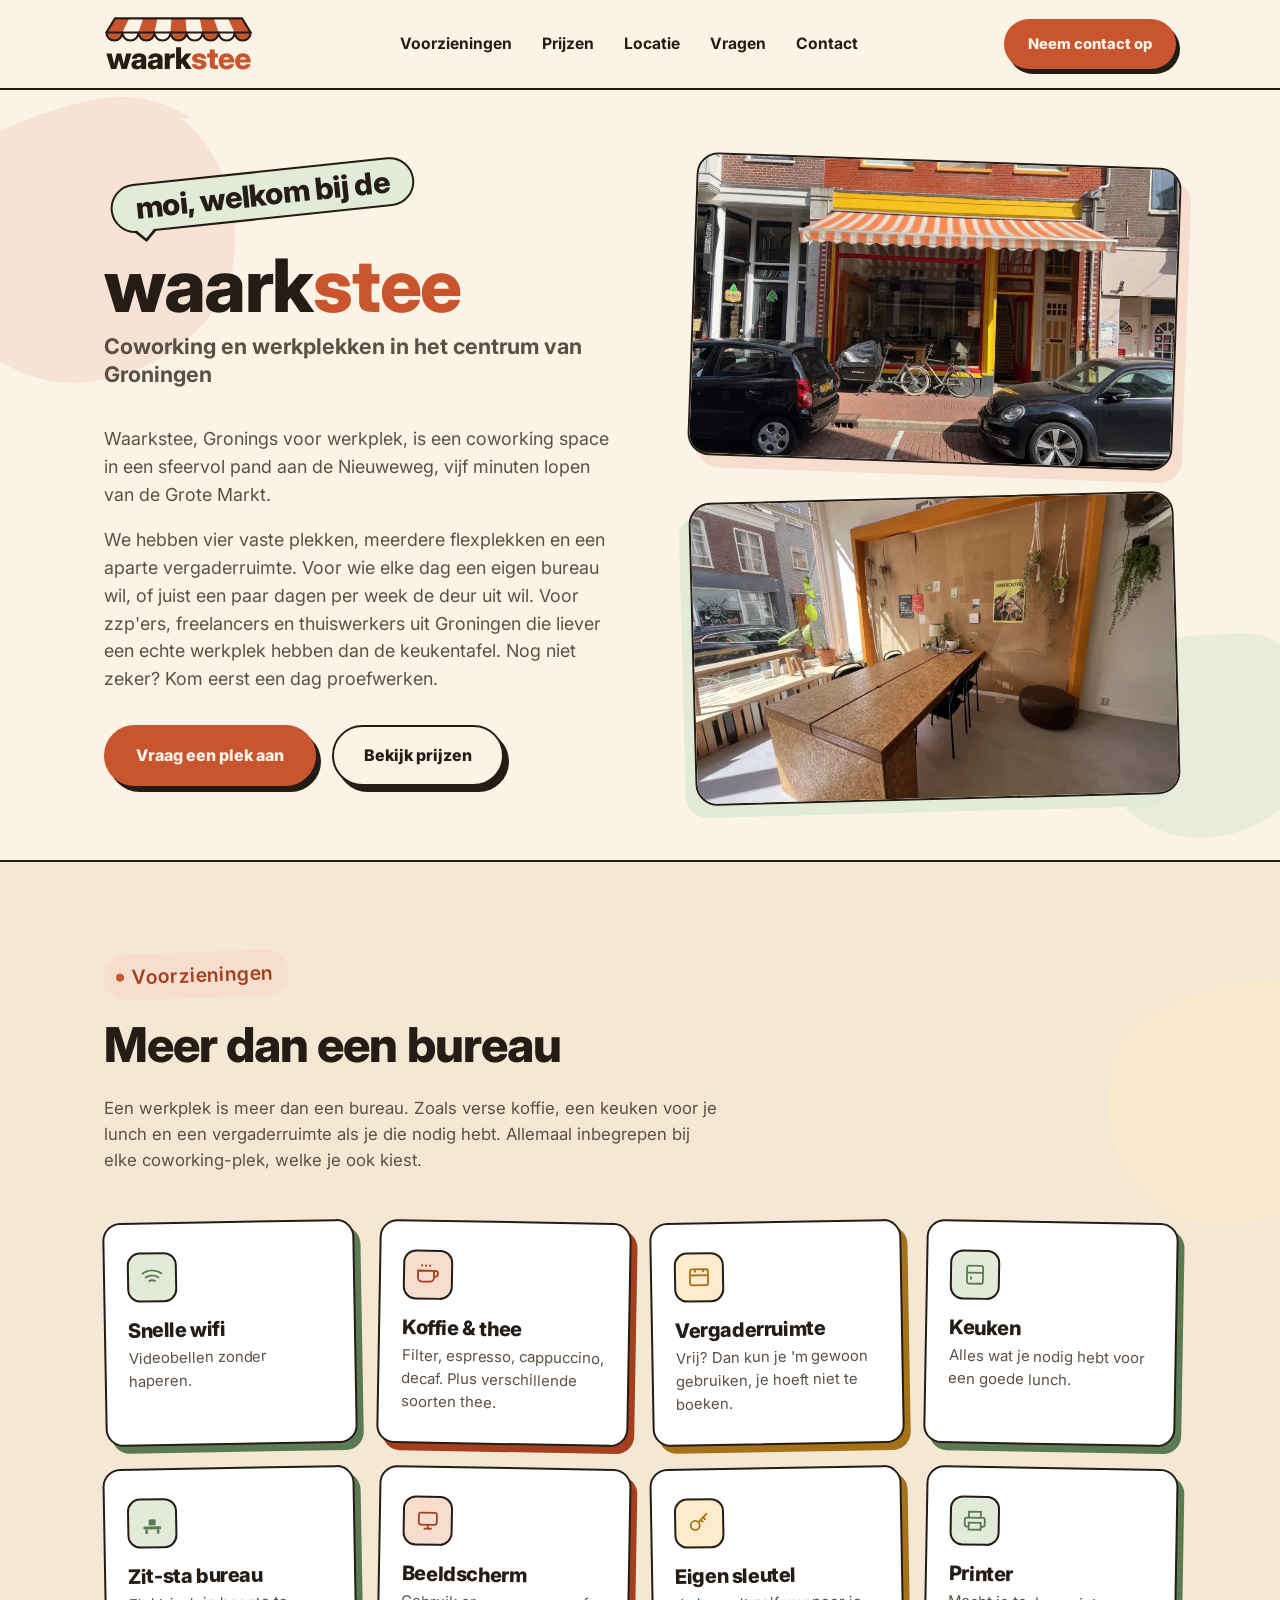
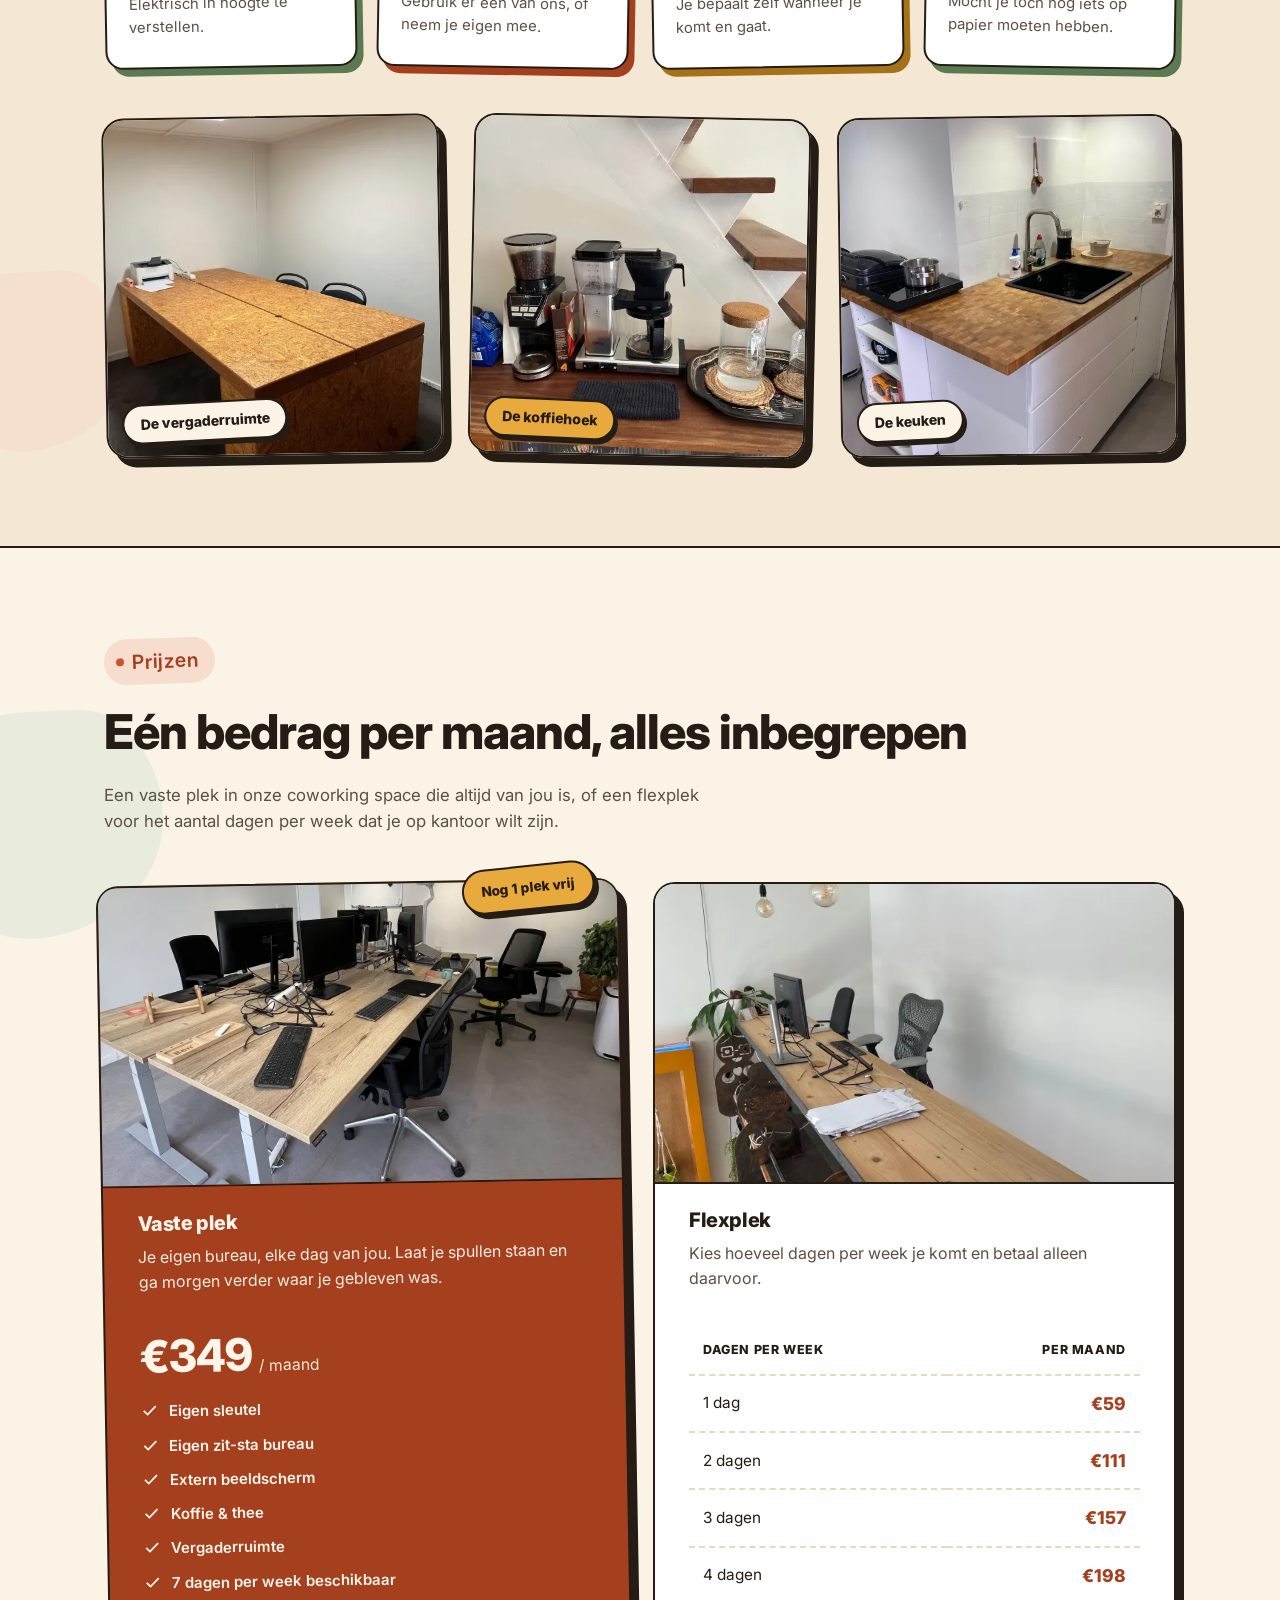
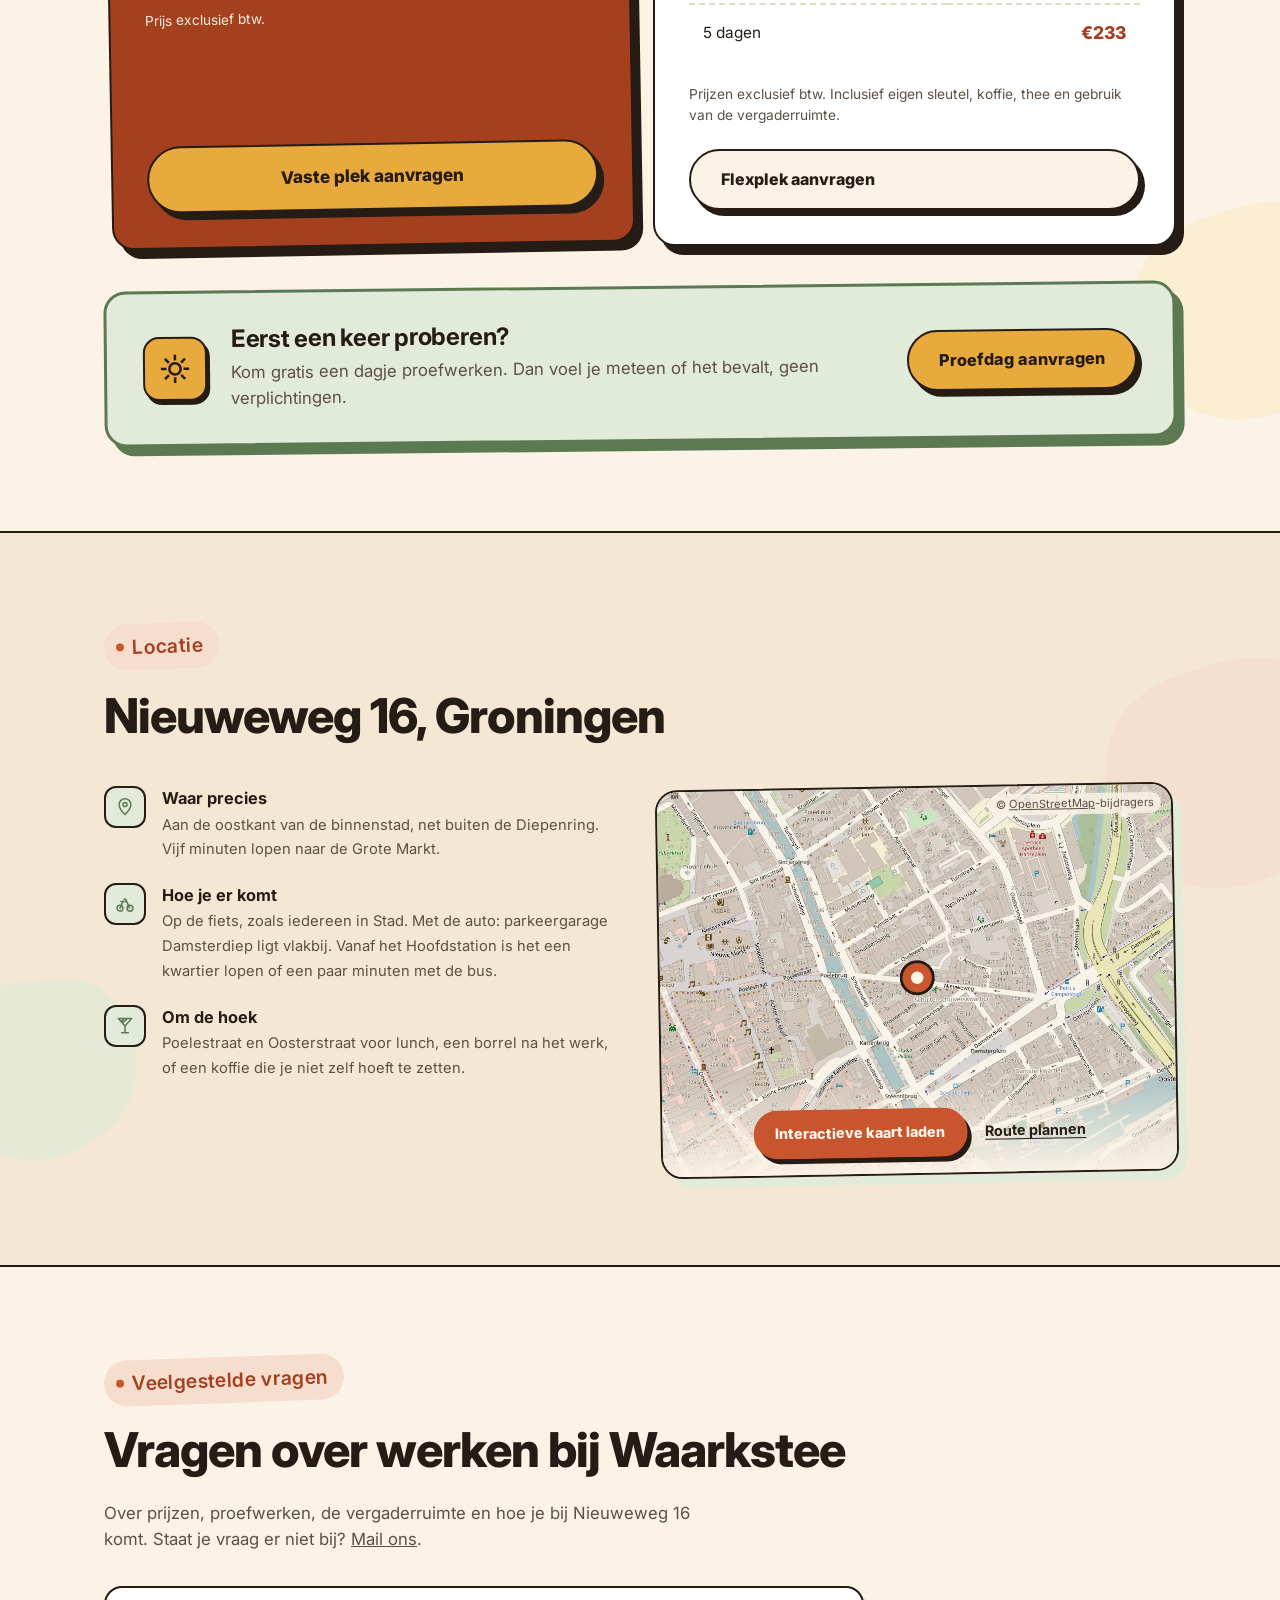
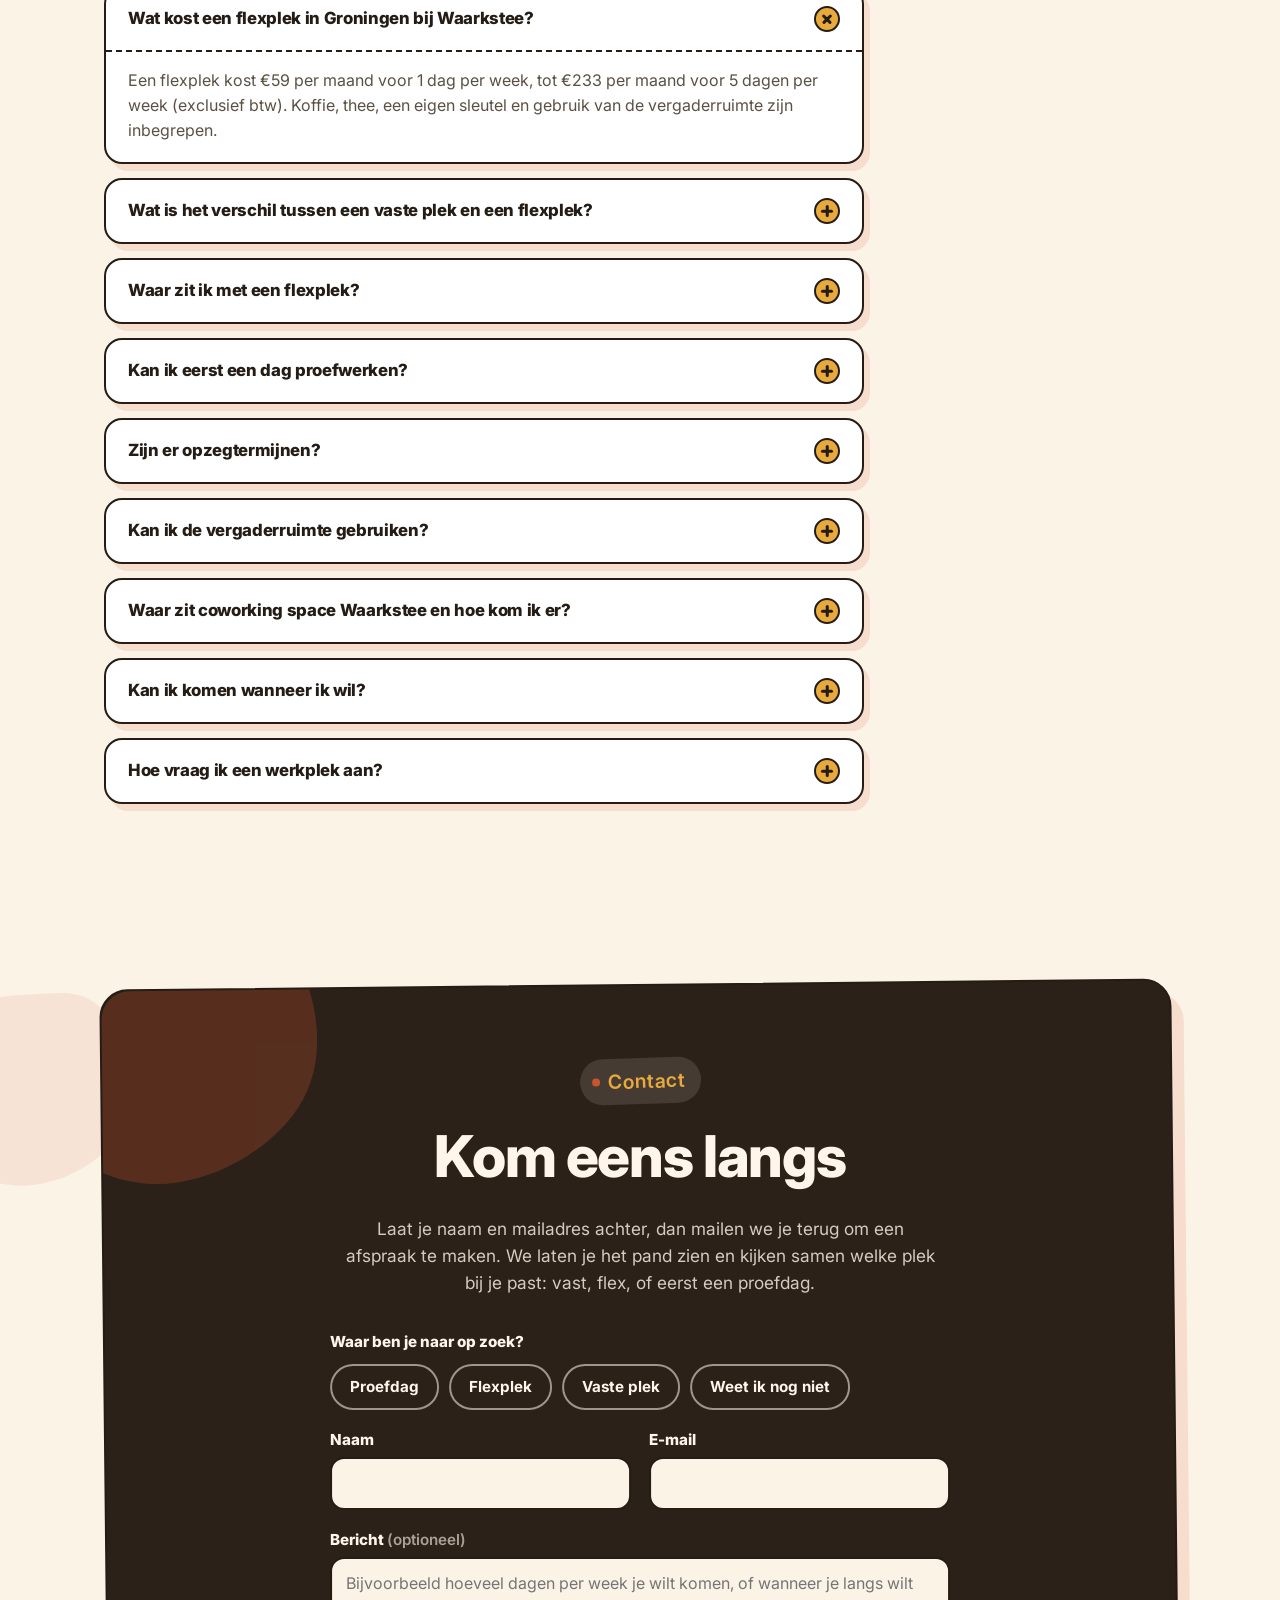
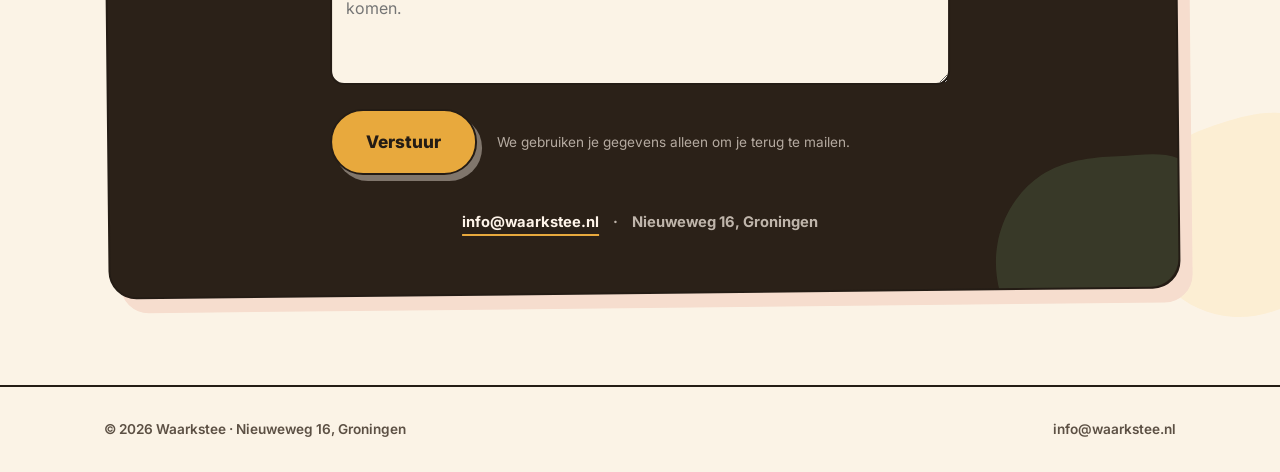
==== commit f4109e5e: "SEO: 'werkplek in Groningen centrum' in title, description en H1-subregel Co-Authored-By: Claude Opu" ====
--- a/index.html
+++ b/index.html
@@ -3,8 +3,8 @@
 <head>
 <meta charset="UTF-8">
 <meta name="viewport" content="width=device-width, initial-scale=1.0">
-<title>Coworking space in Groningen centrum | Flexplek of vaste werkplek – Waarkstee</title>
-<meta name="description" content="Waarkstee is een kleine coworking space aan de Nieuweweg 16, vijf minuten van de Grote Markt in Groningen. Flexplek vanaf €59 p/m, vaste werkplek €349 p/m. Gratis proefdag.">
+<title>Werkplek in Groningen centrum | Flexplek &amp; coworking – Waarkstee</title>
+<meta name="description" content="Werkplek in Groningen centrum: kleine coworking space aan de Nieuweweg 16, 5 minuten van de Grote Markt. Flexplek vanaf €59, vaste plek €349 p/m. Gratis proefdag.">
 <meta name="geo.region" content="NL-GR">
 <meta name="geo.placename" content="Groningen">
 <meta name="theme-color" content="#fbf3e6">
@@ -14,7 +14,7 @@
 <meta property="og:type" content="website">
 <meta property="og:locale" content="nl_NL">
 <meta property="og:site_name" content="Waarkstee">
-<meta property="og:title" content="Coworking space in Groningen centrum | Flexplek of vaste werkplek – Waarkstee">
+<meta property="og:title" content="Werkplek in Groningen centrum | Flexplek &amp; coworking – Waarkstee">
 <meta property="og:description" content="Een kleine coworking space aan de Nieuweweg in Groningen, vijf minuten lopen van de Grote Markt. Vaste plek met zit-sta bureau of een flexplek voor zoveel dagen als jij wilt.">
 <meta property="og:url" content="https://waarkstee.nl/">
 <meta property="og:image" content="https://waarkstee.nl/img/og.jpg">
@@ -26,7 +26,7 @@
 <link rel="icon" type="image/png" sizes="96x96" href="favicon-96.png">
 <link rel="apple-touch-icon" href="img/apple-touch-icon.png">
 <link rel="preload" href="fonts/inter.woff2" as="font" type="font/woff2" crossorigin>
-<link rel="stylesheet" href="css/style.css">
+<link rel="stylesheet" href="css/style.css?v=2">
 <link rel="preload" as="image" type="image/webp" imagesrcset="img/eettafel-700.webp 700w, img/eettafel-1000.webp 1000w, img/eettafel-1400.webp 1400w" imagesizes="(min-width: 900px) 560px, 100vw">
 
 <script type="application/ld+json">
@@ -230,7 +230,7 @@
         <h1>
           <span class="h1-pre"><span class="h1-rotate moi" data-rotate='["moi, welkom bij de","wordt dit ook jouw nieuwe","er is nog plek voor jou bij de"]'>moi, welkom bij de</span></span>
           waark<span class="h1-stee">stee</span>
-          <span class="h1-sub">Coworking space in het centrum van Groningen</span>
+          <span class="h1-sub">Coworking en werkplekken in het centrum van Groningen</span>
         </h1>
         <p style="font-size:1.12rem;max-width:46ch;">
           Waarkstee, Gronings voor werkplek, is een coworking space in een
@@ -590,7 +590,7 @@
   </div>
 </footer>
 
-<script src="js/main.js" defer></script>
+<script src="js/main.js?v=2" defer></script>
 <!-- Bezoekersteller: GoatCounter (cookievrij, geen banner nodig). Telt niet op localhost. -->
 <script data-goatcounter="https://waarkstee.goatcounter.com/count" async src="https://gc.zgo.at/count.js"></script>
 
--- a/css/style.css
+++ b/css/style.css
@@ -480,6 +480,7 @@
 .cf-field em{font-style:normal;font-weight:600;color:rgba(255,245,234,.6);}
 .cf-field input,.cf-field textarea{
   font:inherit;font-size:1rem;color:var(--ink);background:var(--paper);
+  -webkit-appearance:none;appearance:none;
   border:2.5px solid var(--ink);border-radius:14px;padding:12px 14px;width:100%;box-sizing:border-box;
 }
 .cf-field textarea{resize:vertical;min-height:110px;}
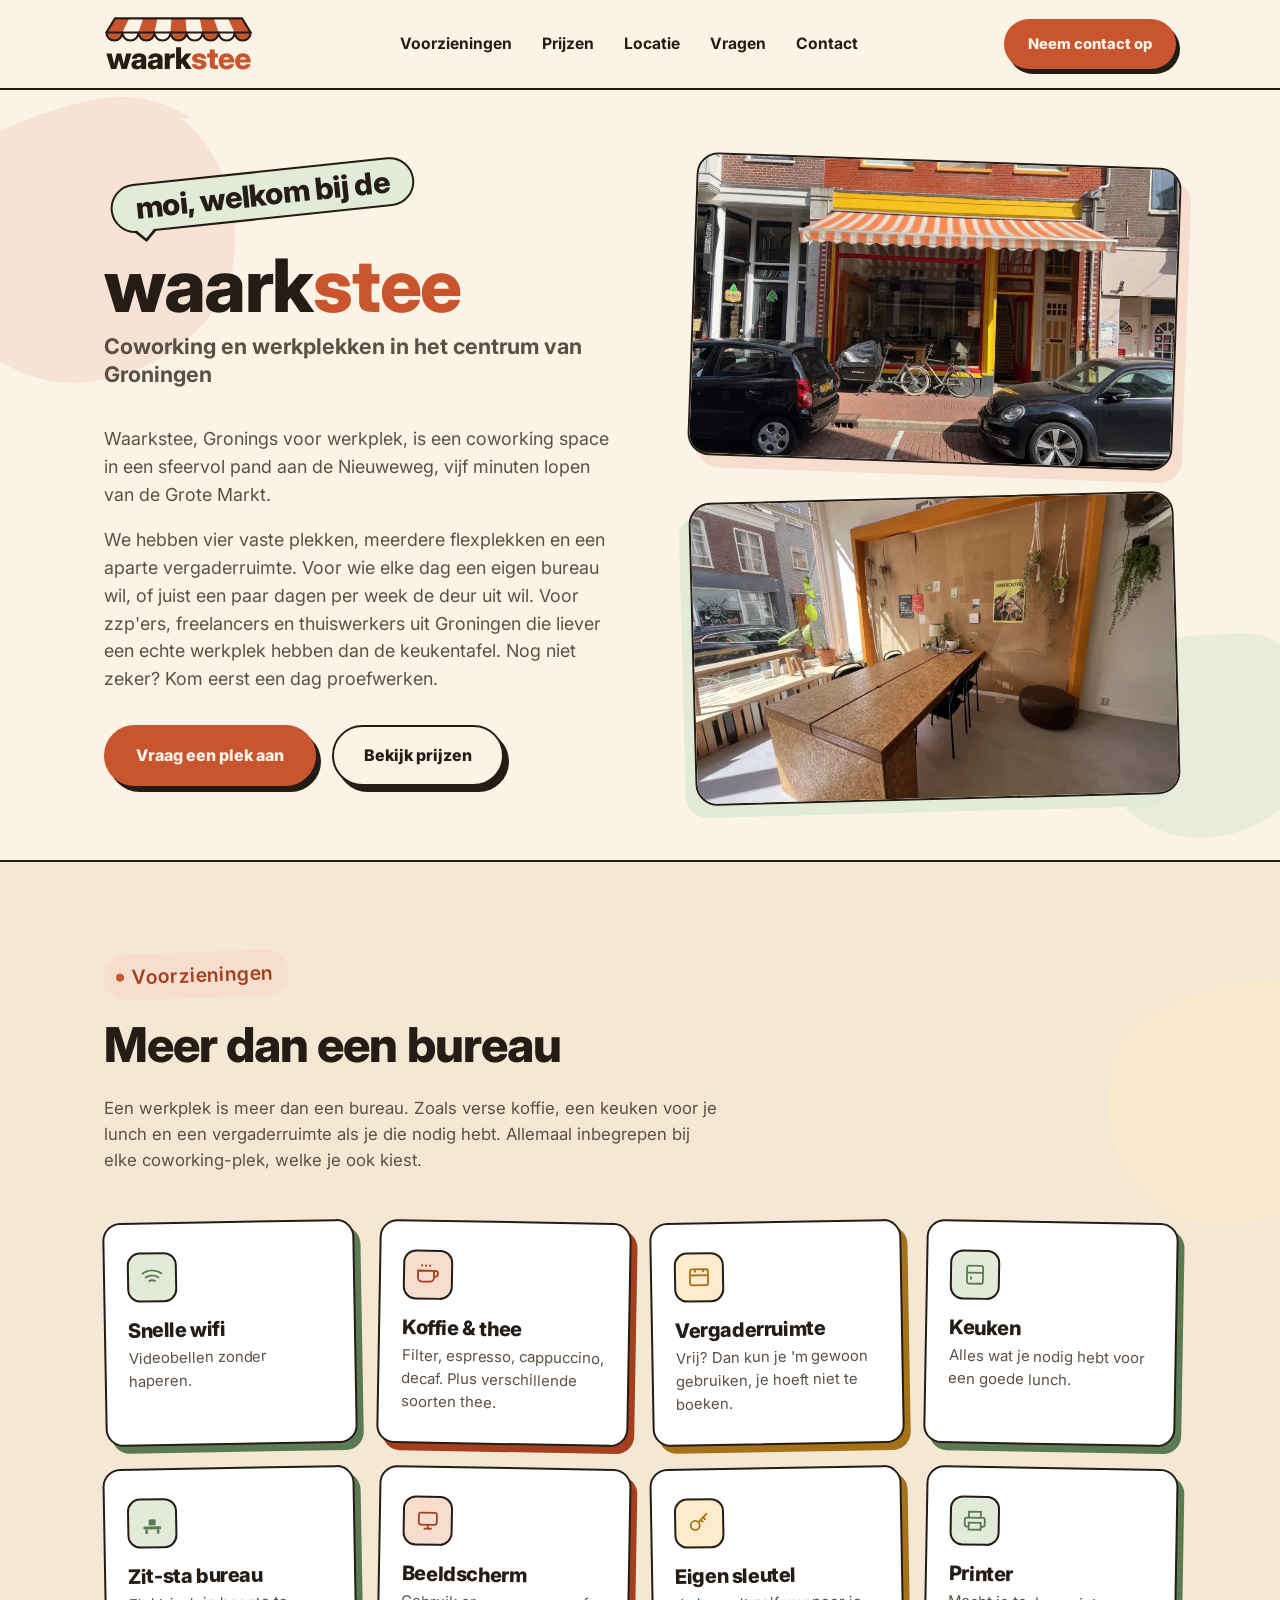
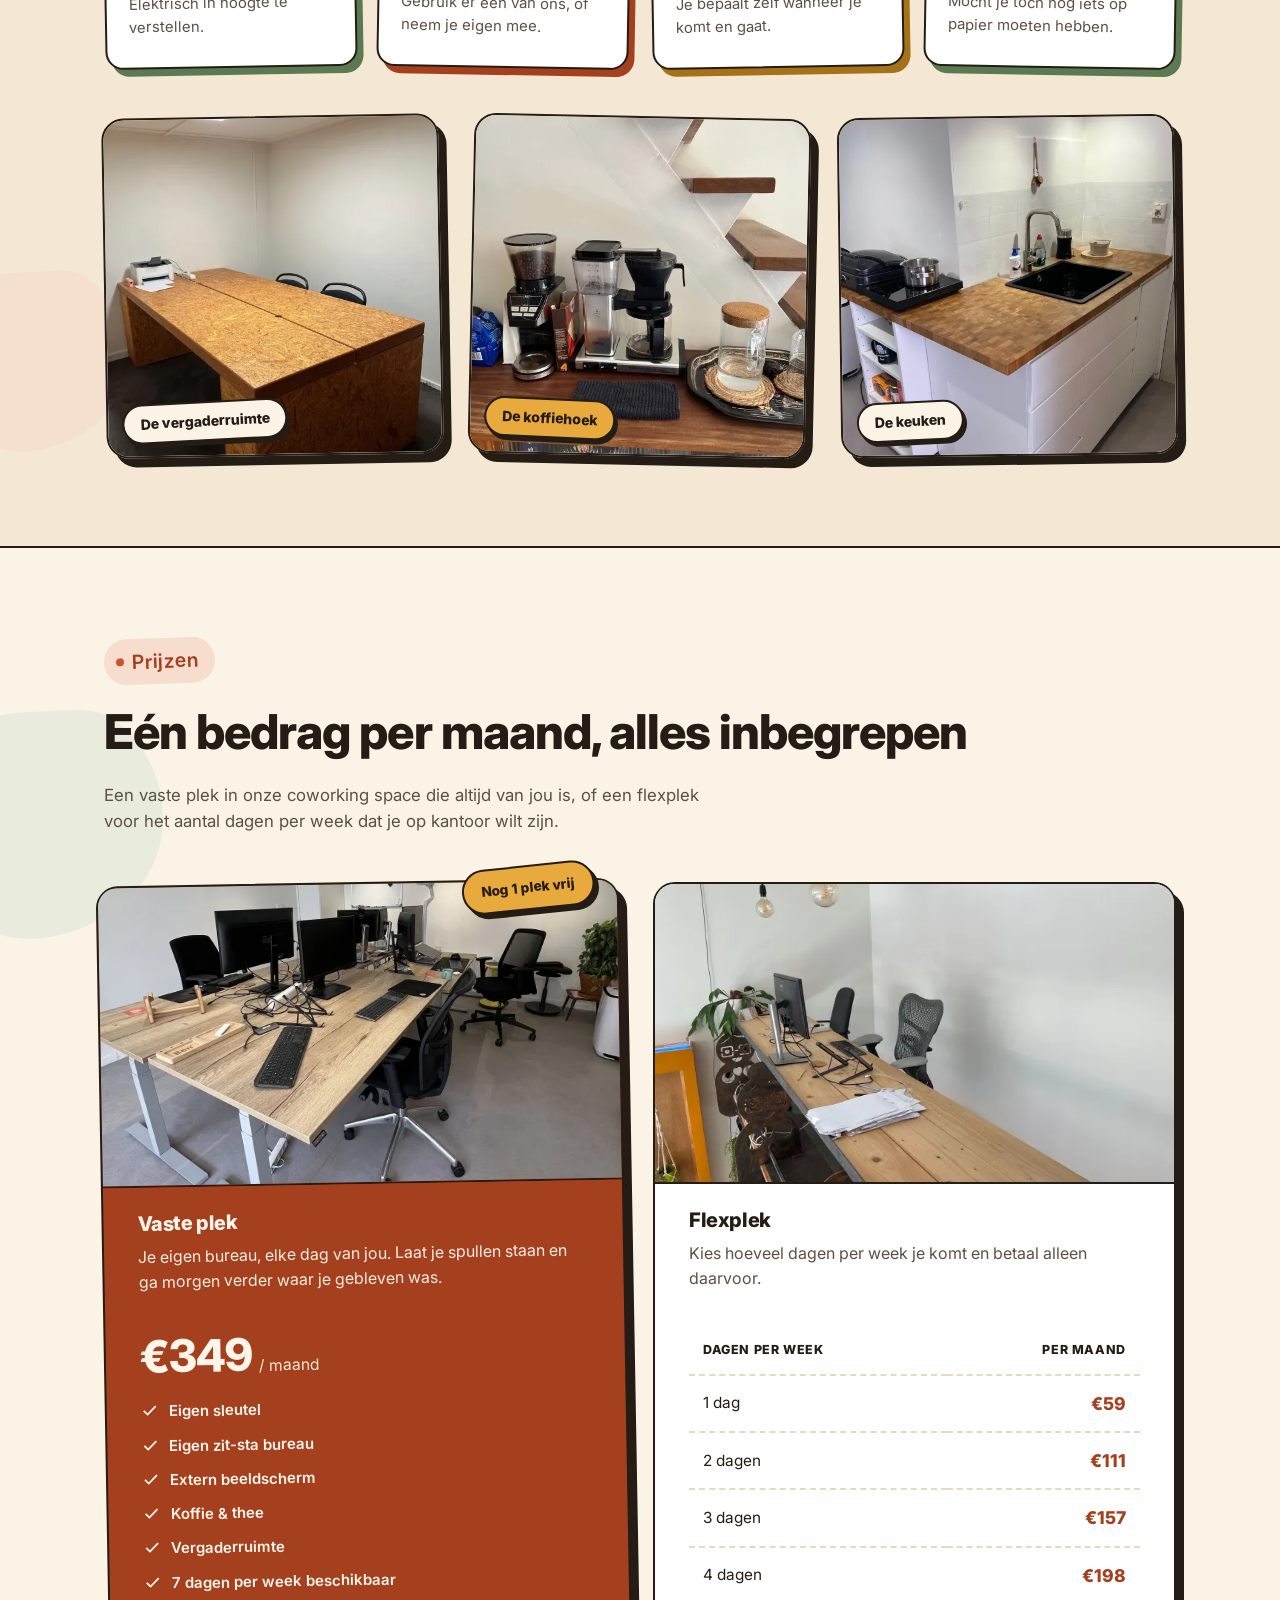
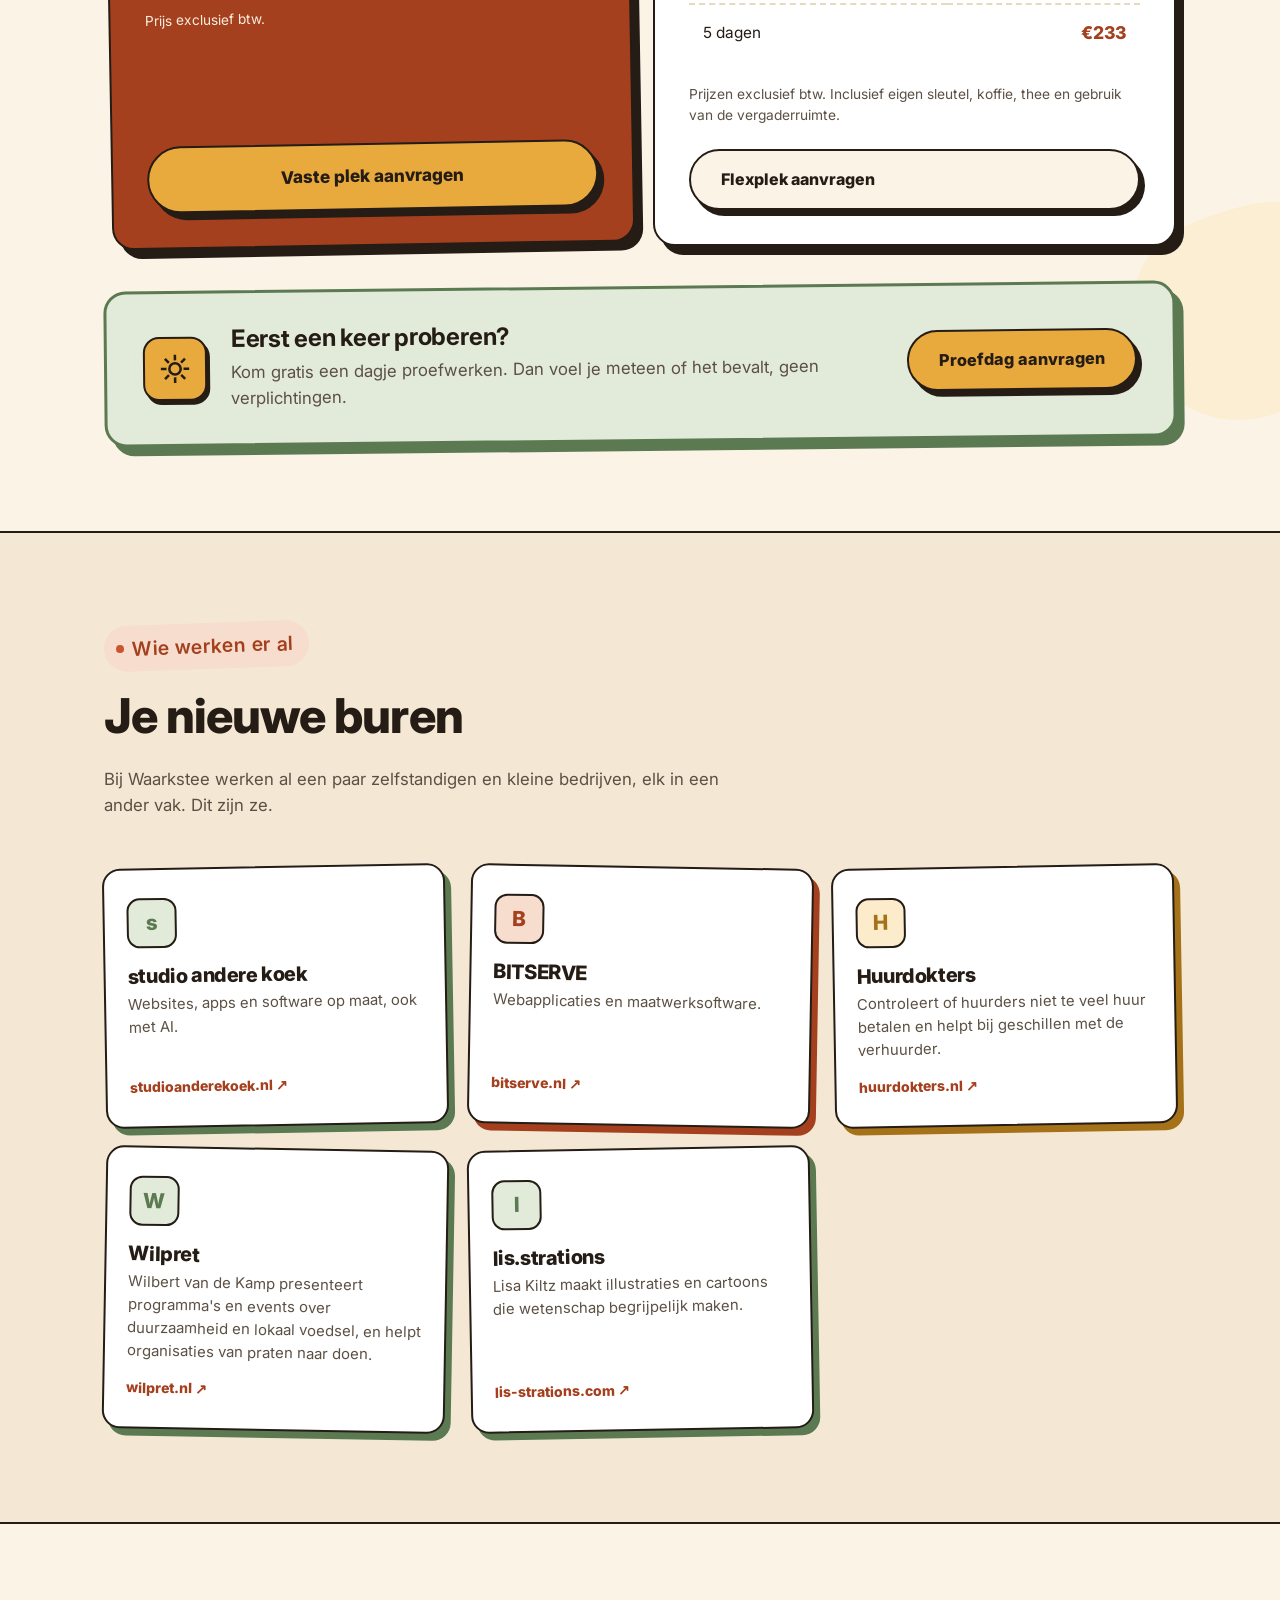
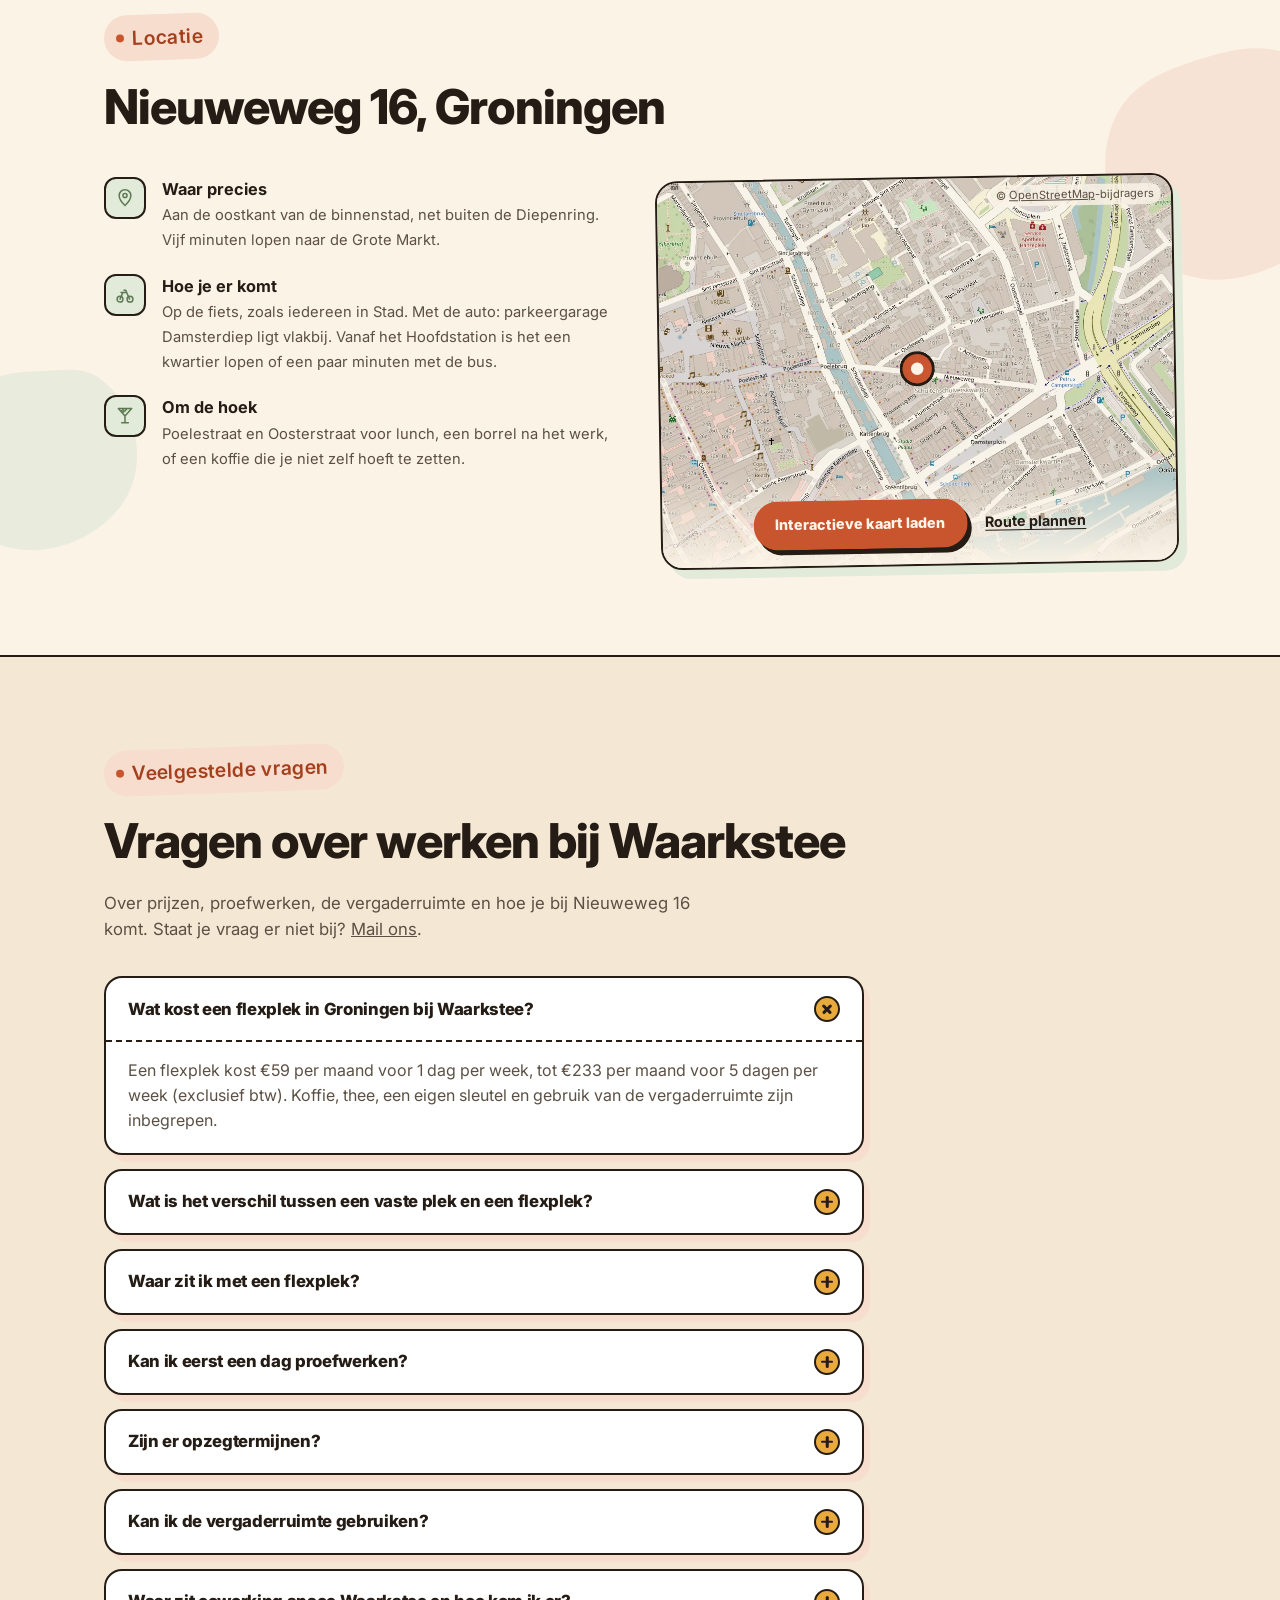
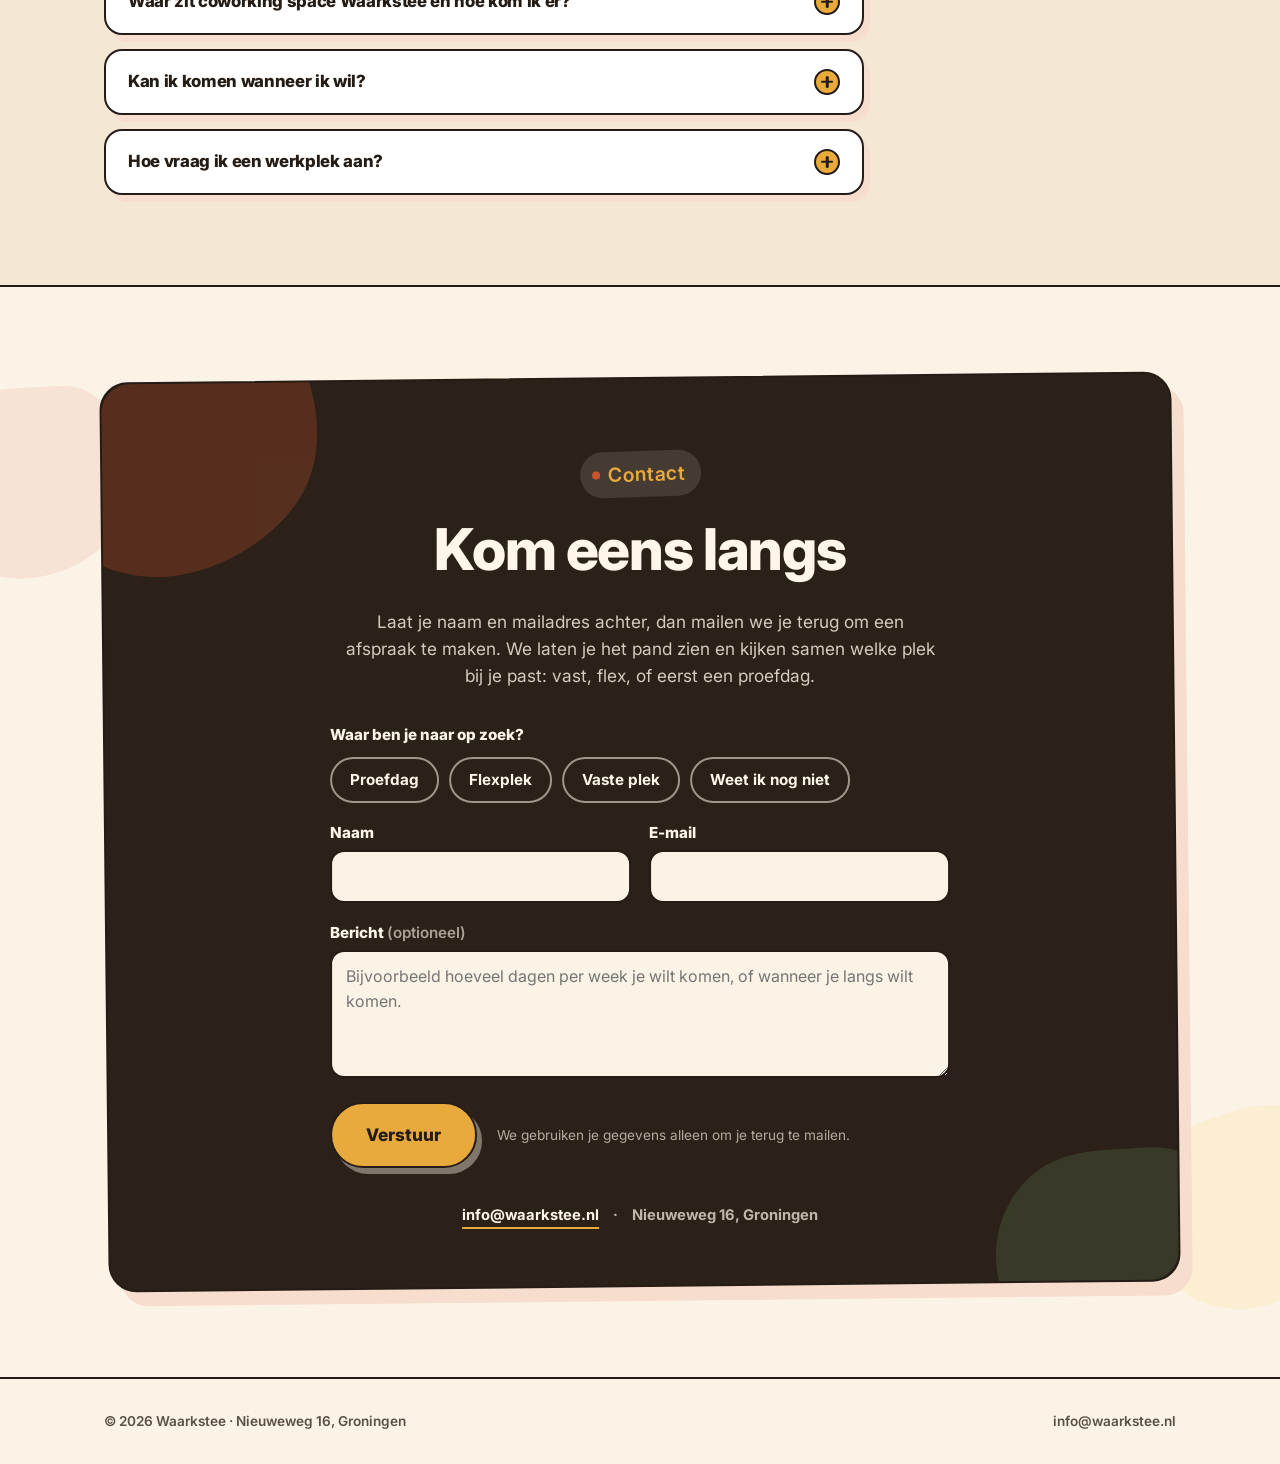
==== commit 5fa8e8e0: "Sectie 'Je nieuwe buren': bedrijven die al bij Waarkstee werken Vijf kaarten met link naar studio an" ====
--- a/index.html
+++ b/index.html
@@ -26,7 +26,7 @@
 <link rel="icon" type="image/png" sizes="96x96" href="favicon-96.png">
 <link rel="apple-touch-icon" href="img/apple-touch-icon.png">
 <link rel="preload" href="fonts/inter.woff2" as="font" type="font/woff2" crossorigin>
-<link rel="stylesheet" href="css/style.css?v=2">
+<link rel="stylesheet" href="css/style.css?v=3">
 <link rel="preload" as="image" type="image/webp" imagesrcset="img/eettafel-700.webp 700w, img/eettafel-1000.webp 1000w, img/eettafel-1400.webp 1400w" imagesizes="(min-width: 900px) 560px, 100vw">
 
 <script type="application/ld+json">
@@ -446,8 +446,50 @@
     </div>
   </section>
 
+  <!-- BUREN: bedrijven die al bij Waarkstee werken -->
+  <section id="buren" class="alt">
+    <div class="wrap">
+      <span class="eyebrow"><span class="dot"></span>Wie werken er al</span>
+      <h2>Je nieuwe buren</h2>
+      <p style="max-width:56ch;font-size:1.05rem;">Bij Waarkstee werken al een paar zelfstandigen en kleine bedrijven, elk in een ander vak. Dit zijn ze.</p>
+
+      <div class="grid-buren">
+        <a class="card buur" href="https://studioanderekoek.nl" target="_blank" rel="noopener">
+          <span class="icon" aria-hidden="true">s</span>
+          <h3>studio andere koek</h3>
+          <p>Websites, apps en software op maat, ook met AI.</p>
+          <span class="buur-link">studioanderekoek.nl</span>
+        </a>
+        <a class="card buur" href="https://bitserve.nl" target="_blank" rel="noopener">
+          <span class="icon" aria-hidden="true">B</span>
+          <h3>BITSERVE</h3>
+          <p>Webapplicaties en maatwerksoftware.</p>
+          <span class="buur-link">bitserve.nl</span>
+        </a>
+        <a class="card buur" href="https://huurdokters.nl" target="_blank" rel="noopener">
+          <span class="icon" aria-hidden="true">H</span>
+          <h3>Huurdokters</h3>
+          <p>Controleert of huurders niet te veel huur betalen en helpt bij geschillen met de verhuurder.</p>
+          <span class="buur-link">huurdokters.nl</span>
+        </a>
+        <a class="card buur" href="https://wilpret.nl" target="_blank" rel="noopener">
+          <span class="icon" aria-hidden="true">W</span>
+          <h3>Wilpret</h3>
+          <p>Wilbert van de Kamp presenteert programma's en events over duurzaamheid en lokaal voedsel, en helpt organisaties van praten naar doen.</p>
+          <span class="buur-link">wilpret.nl</span>
+        </a>
+        <a class="card buur" href="https://www.lis-strations.com/" target="_blank" rel="noopener">
+          <span class="icon" aria-hidden="true">l</span>
+          <h3>lis.strations</h3>
+          <p>Lisa Kiltz maakt illustraties en cartoons die wetenschap begrijpelijk maken.</p>
+          <span class="buur-link">lis-strations.com</span>
+        </a>
+      </div>
+    </div>
+  </section>
+
   <!-- LOCATIE -->
-  <section id="locatie" class="alt">
+  <section id="locatie">
     <svg class="blob-bg" style="top:70px; right:-120px; width:340px;" viewBox="0 0 200 200" xmlns="http://www.w3.org/2000/svg" aria-hidden="true"><path fill="#f6ddce" d="M42.8,-58.3C54.7,-49.6,62.7,-35.5,66.6,-20.4C70.5,-5.2,70.3,10.9,64.2,24.5C58.1,38.1,46.1,49.1,32.4,56.9C18.6,64.6,3.1,69,-12.1,67.9C-27.4,66.8,-42.4,60.2,-53.5,49C-64.6,37.9,-71.8,22.2,-73.2,5.9C-74.6,-10.4,-70.2,-27.3,-59.9,-38.9C-49.6,-50.5,-33.3,-56.8,-17.9,-61.6C-2.6,-66.5,12,-69.9,26.3,-67.1C40.5,-64.3,54.6,-55.2,42.8,-58.3Z" transform="translate(100 100)"/></svg>
     <svg class="blob-bg" style="bottom:50px; left:-110px; width:300px;" viewBox="0 0 200 200" xmlns="http://www.w3.org/2000/svg" aria-hidden="true"><path fill="#e2ead9" d="M39.2,-51.5C50.5,-43.6,58.9,-30.9,62.6,-16.7C66.3,-2.6,65.3,13,58.9,25.9C52.5,38.9,40.6,49.2,26.9,55.8C13.2,62.4,-2.4,65.3,-17.6,62.4C-32.9,59.5,-47.8,50.7,-57.1,37.8C-66.4,24.8,-70,7.7,-67.1,-8C-64.3,-23.7,-54.8,-38,-42.3,-46C-29.7,-53.9,-14.9,-55.6,0.3,-56C15.4,-56.4,27.9,-59.3,39.2,-51.5Z" transform="translate(100 100)"/></svg>
     <div class="wrap">
@@ -487,7 +529,7 @@
   </section>
 
   <!-- FAQ -->
-  <section id="faq">
+  <section id="faq" class="alt">
     <div class="wrap">
       <span class="eyebrow"><span class="dot"></span>Veelgestelde vragen</span>
       <h2>Vragen over werken bij Waarkstee</h2>
--- a/css/style.css
+++ b/css/style.css
@@ -311,6 +311,17 @@
 .card h3{margin-bottom:6px;}
 .card p{margin:0;font-size:.93rem;}
 
+/* buren: bedrijven die al bij Waarkstee werken */
+.grid-buren{display:grid;grid-template-columns:1fr;gap:22px;margin-top:48px;}
+@media(min-width:640px){.grid-buren{grid-template-columns:repeat(2,1fr);}}
+@media(min-width:980px){.grid-buren{grid-template-columns:repeat(3,1fr);}}
+.buur{display:flex;flex-direction:column;text-decoration:none;color:inherit;}
+.buur .icon{font-weight:800;font-size:1.3rem;line-height:1;}
+.buur p{flex:1;}
+.buur-link{margin-top:14px;font-size:.88rem;font-weight:800;color:var(--clay-dark);}
+.buur-link::after{content:" ↗";}
+.buur:hover .buur-link{text-decoration:underline;}
+
 /* prijzen */
 .price-grid{display:grid;grid-template-columns:1fr;gap:26px;margin-top:48px;}
 @media(min-width:860px){.price-grid{grid-template-columns:1fr 1fr;}}
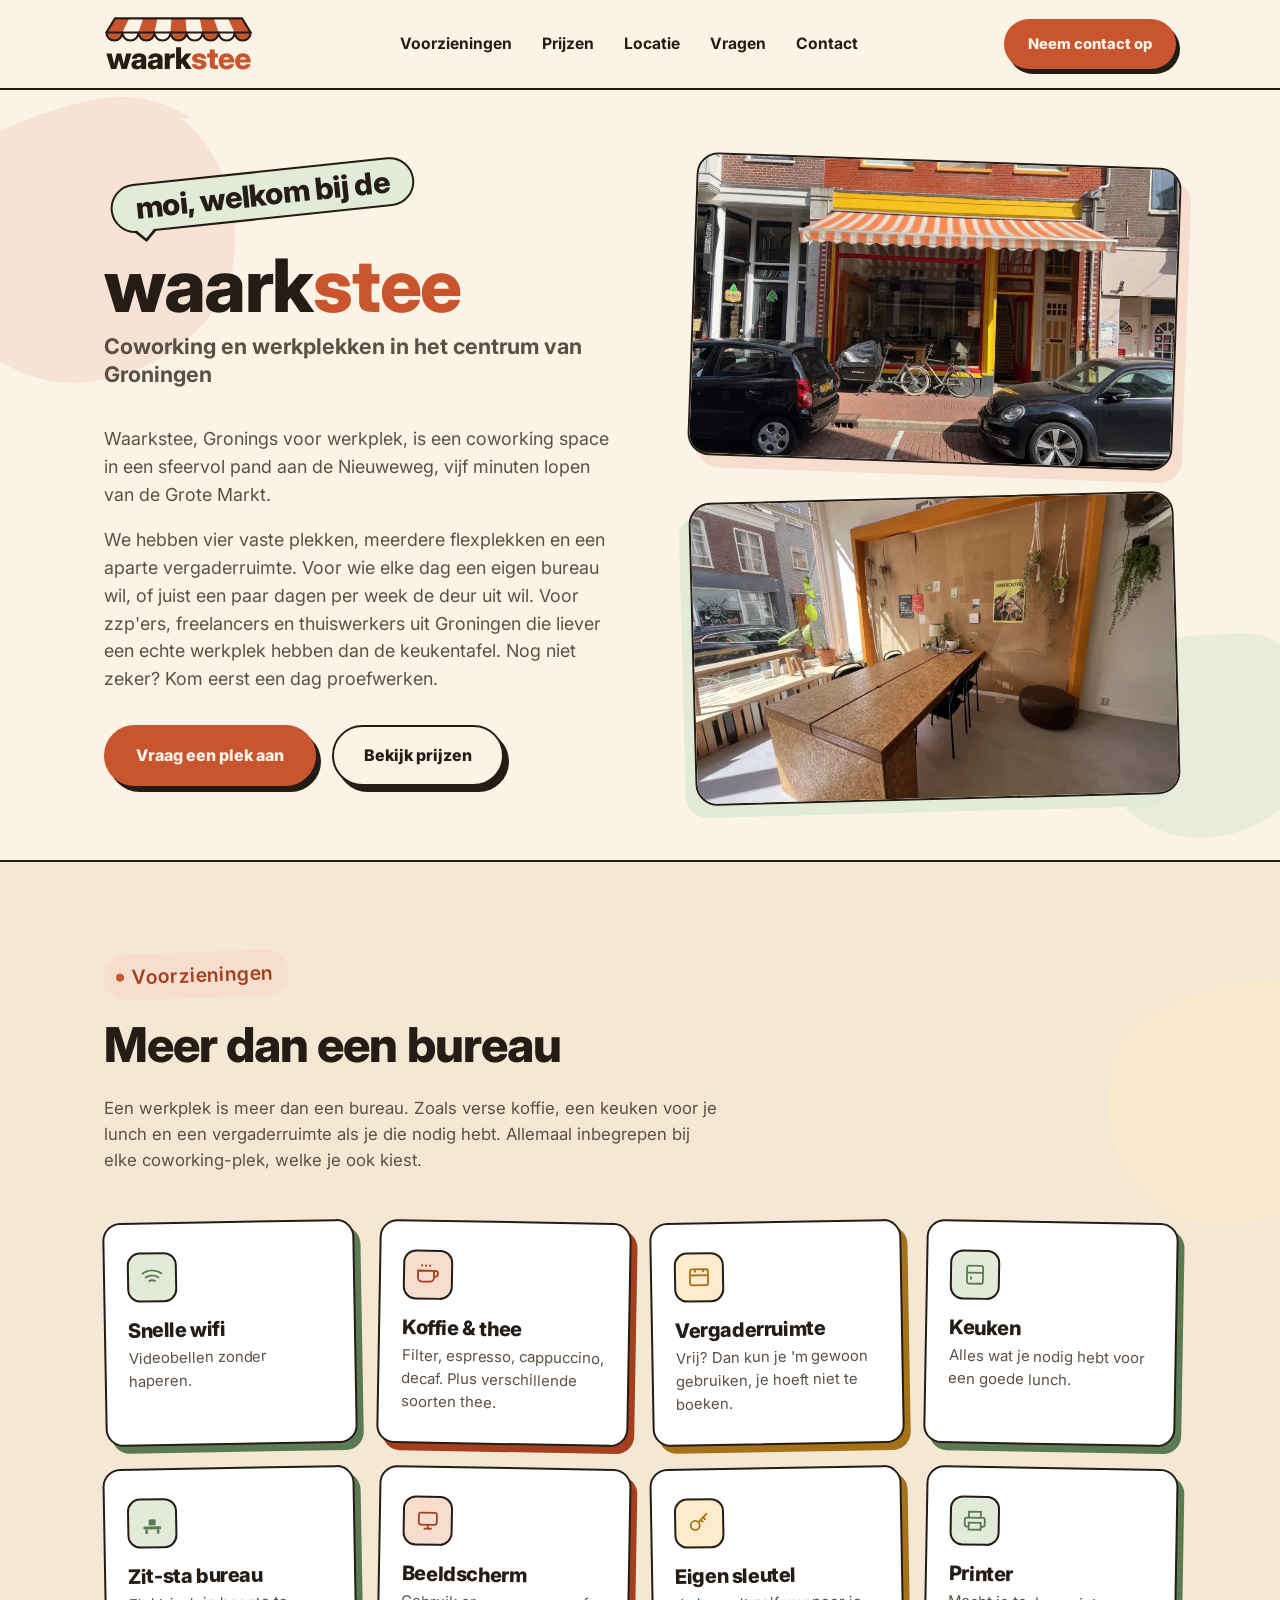
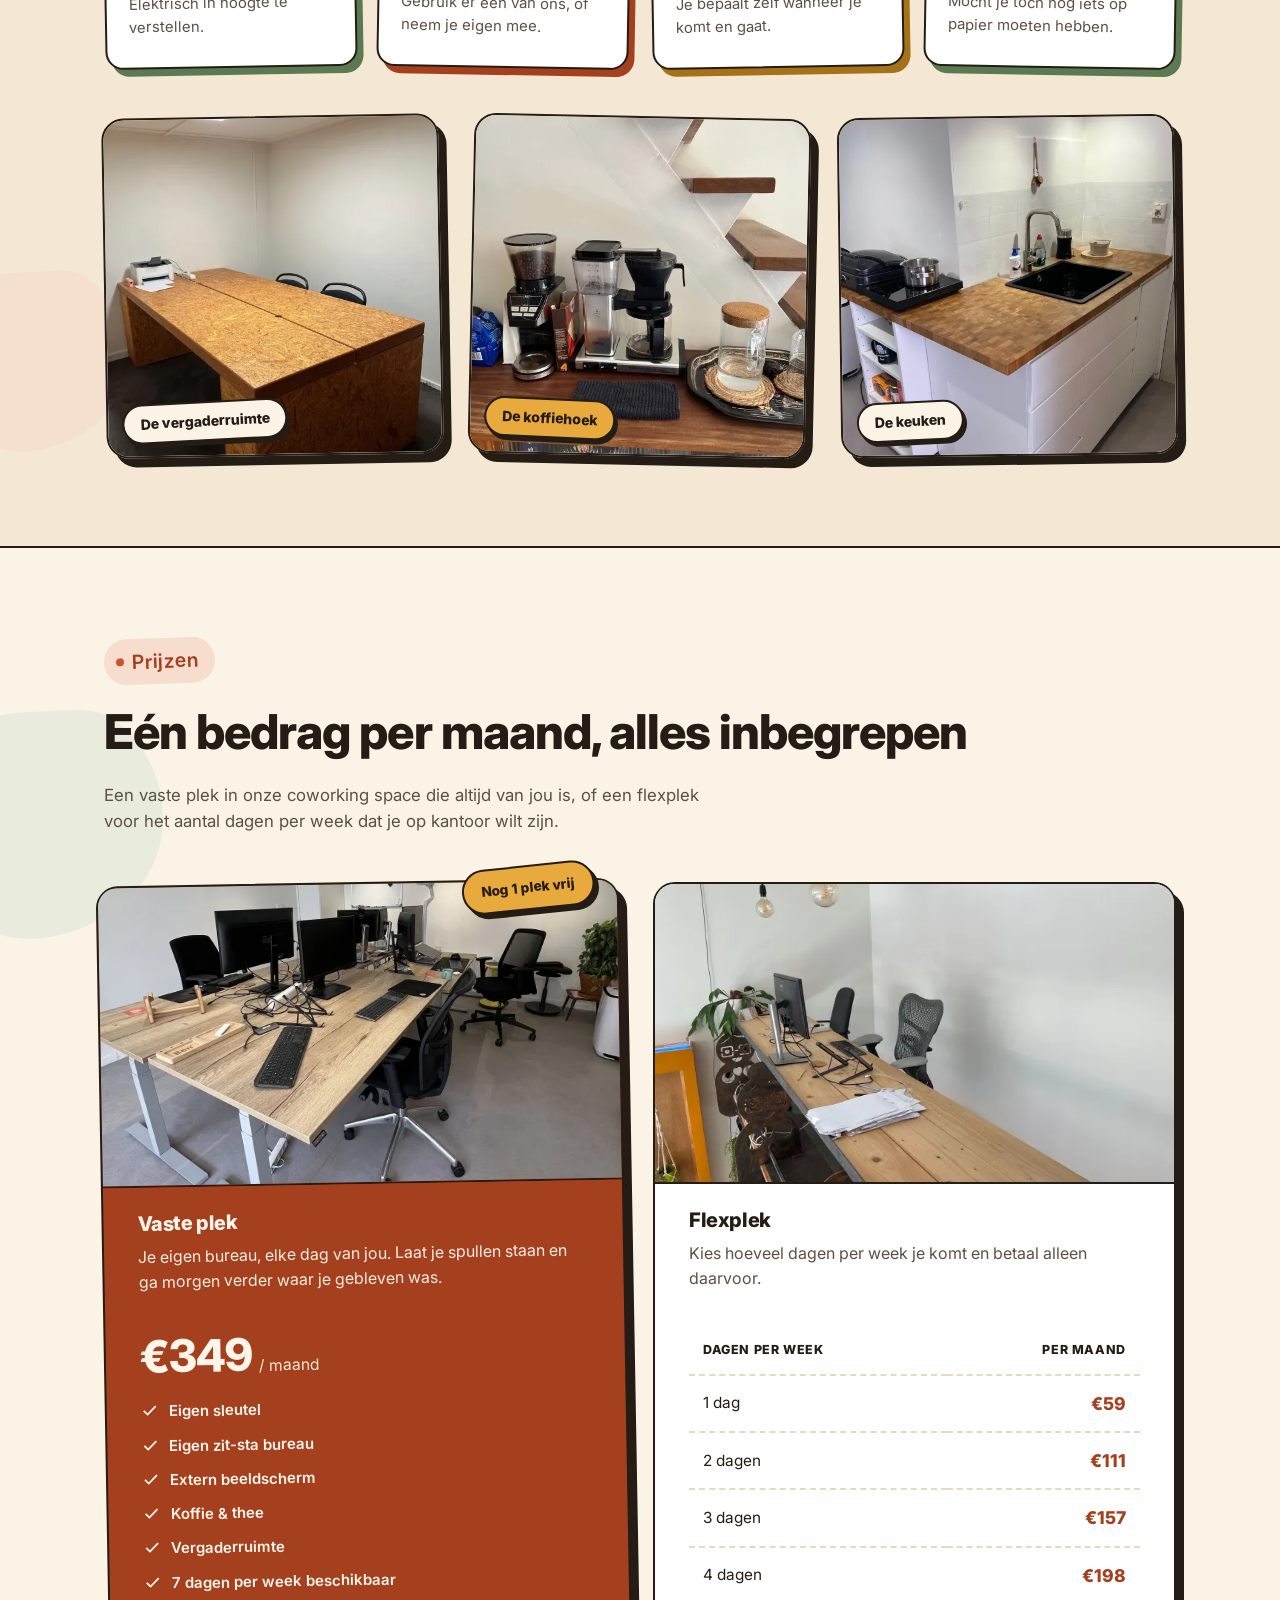
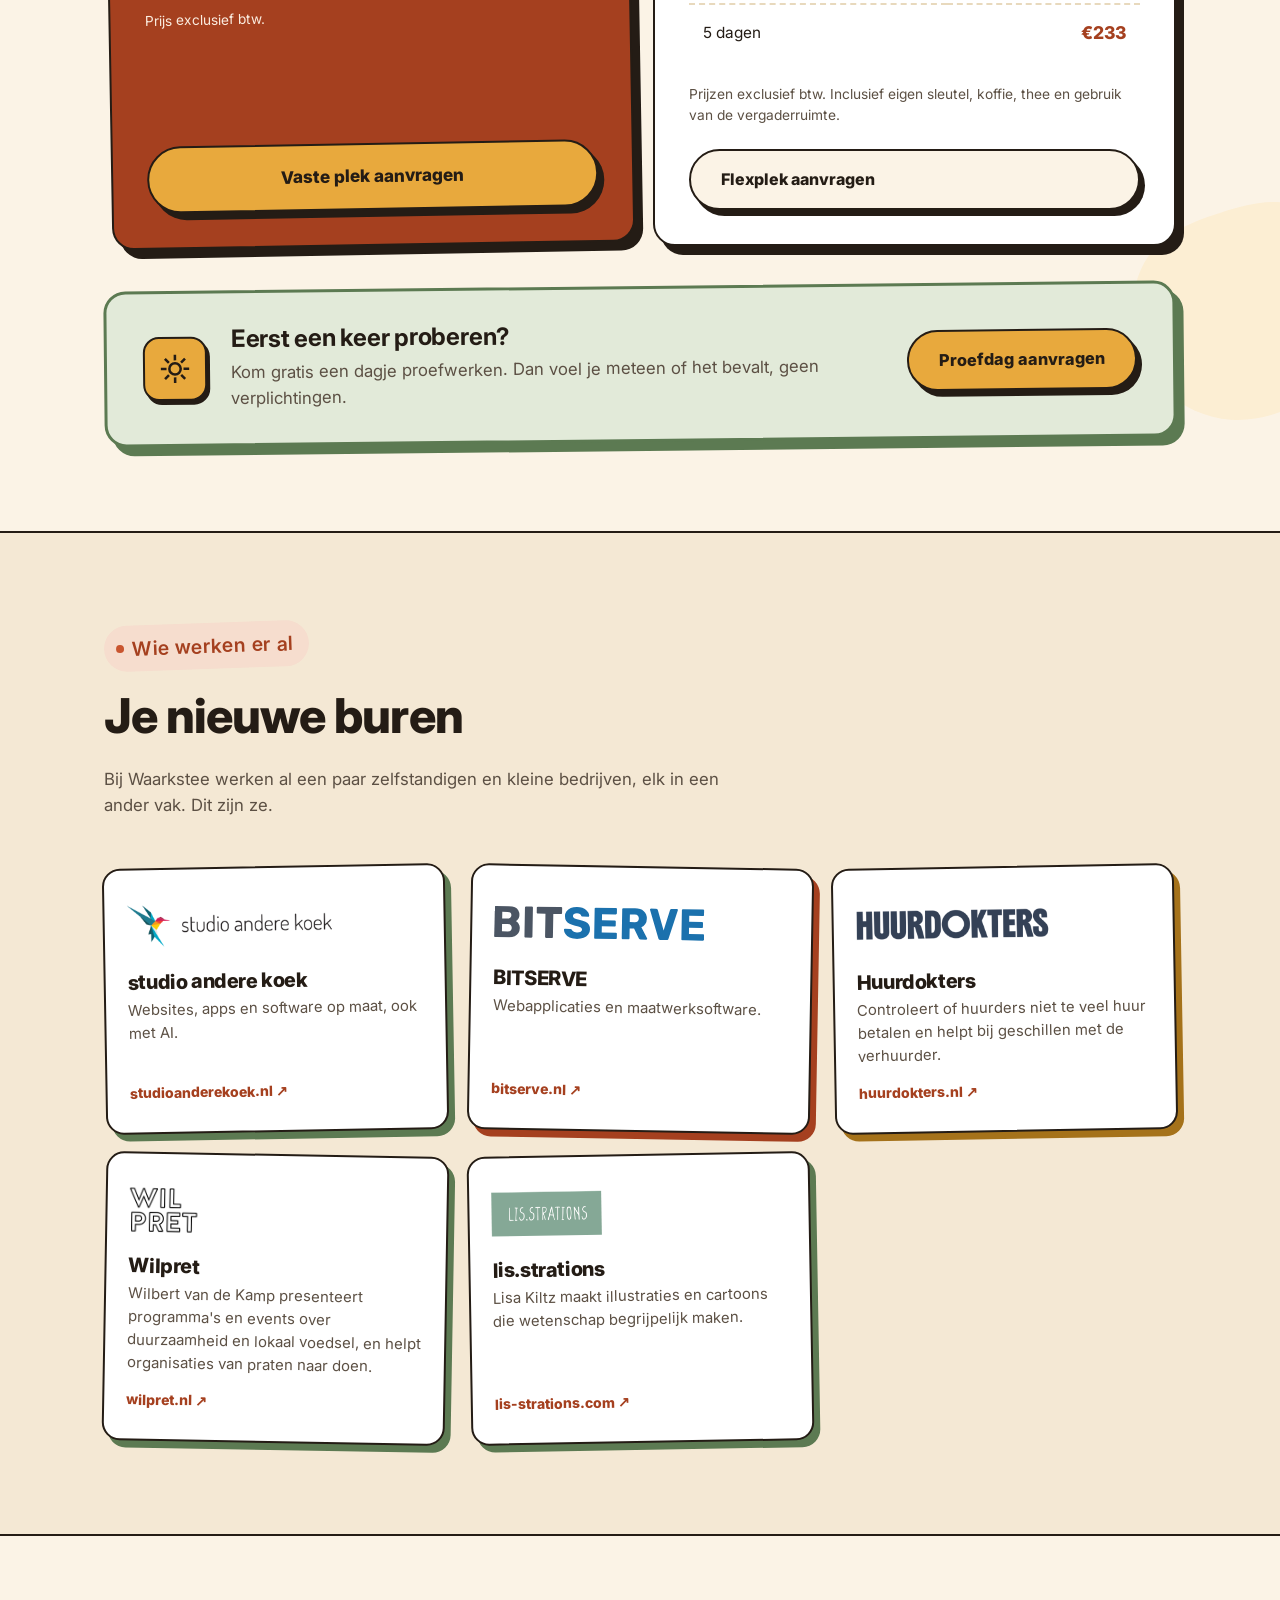
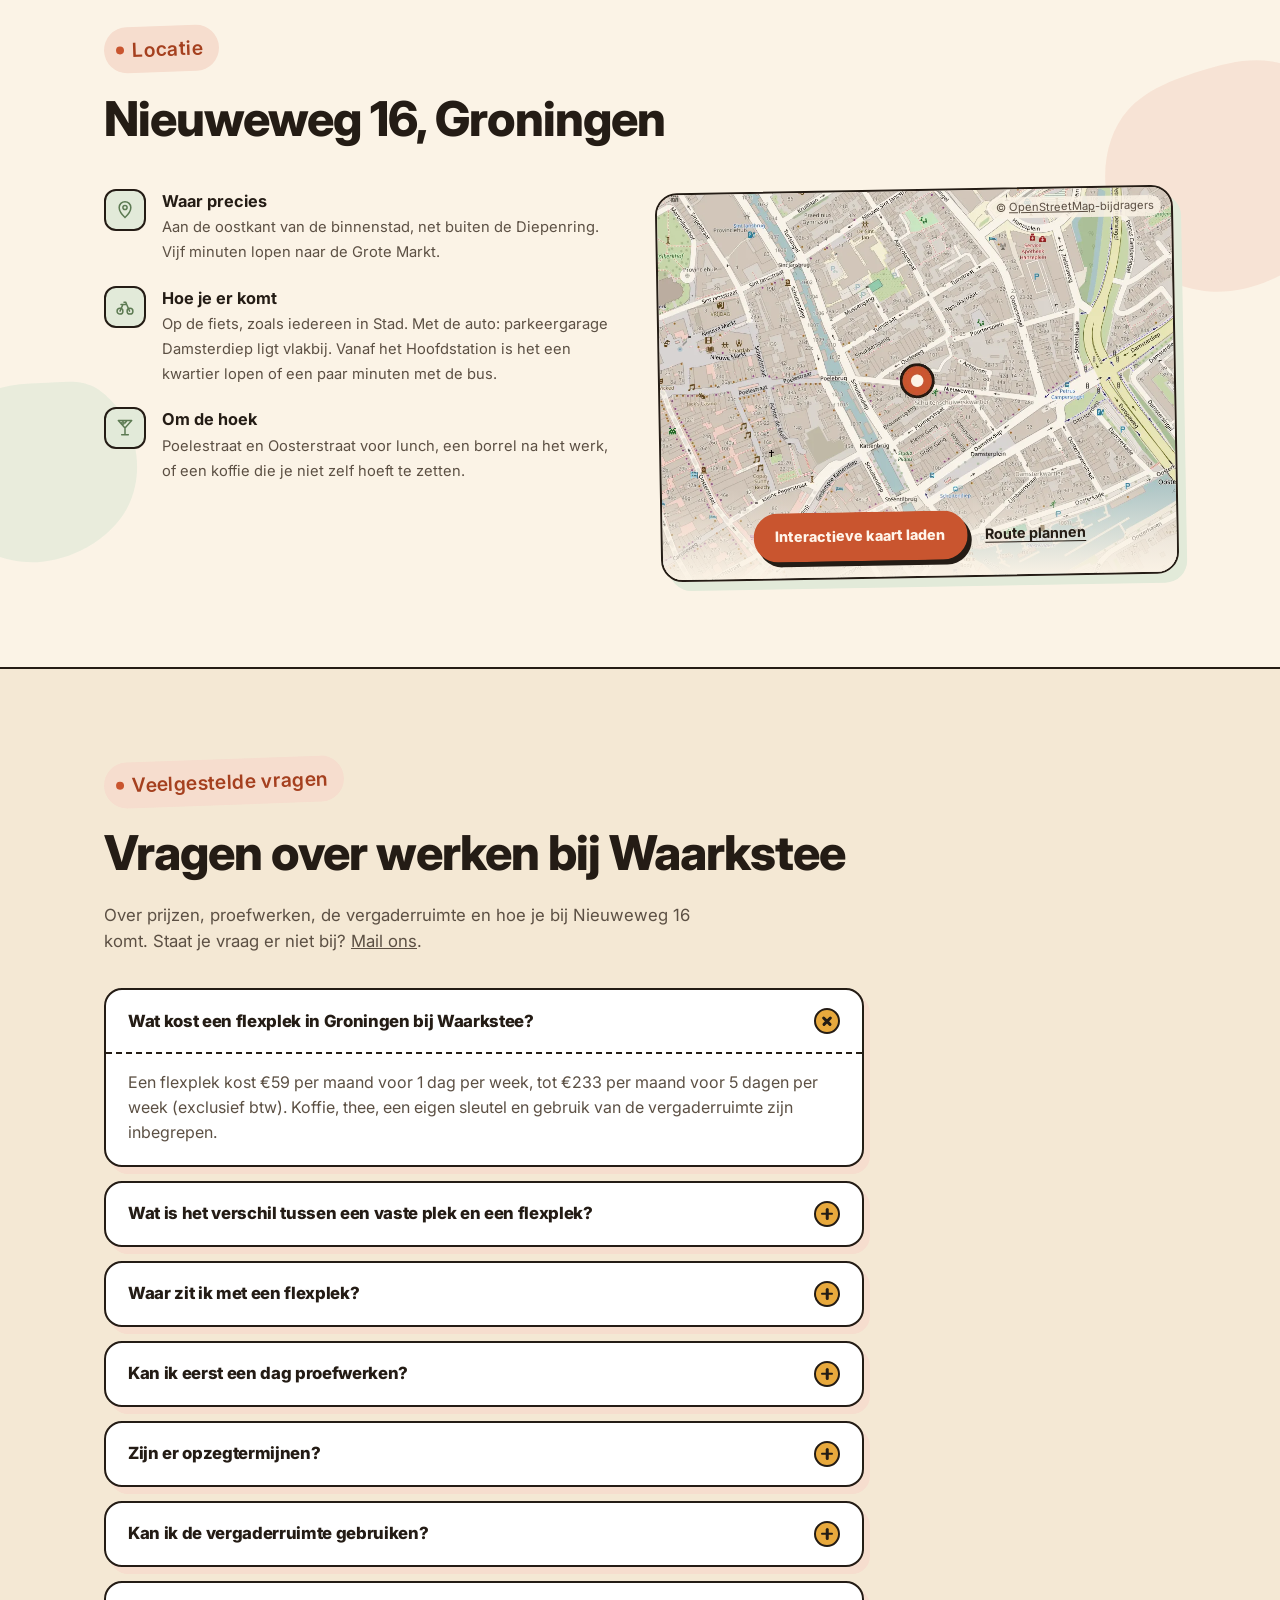
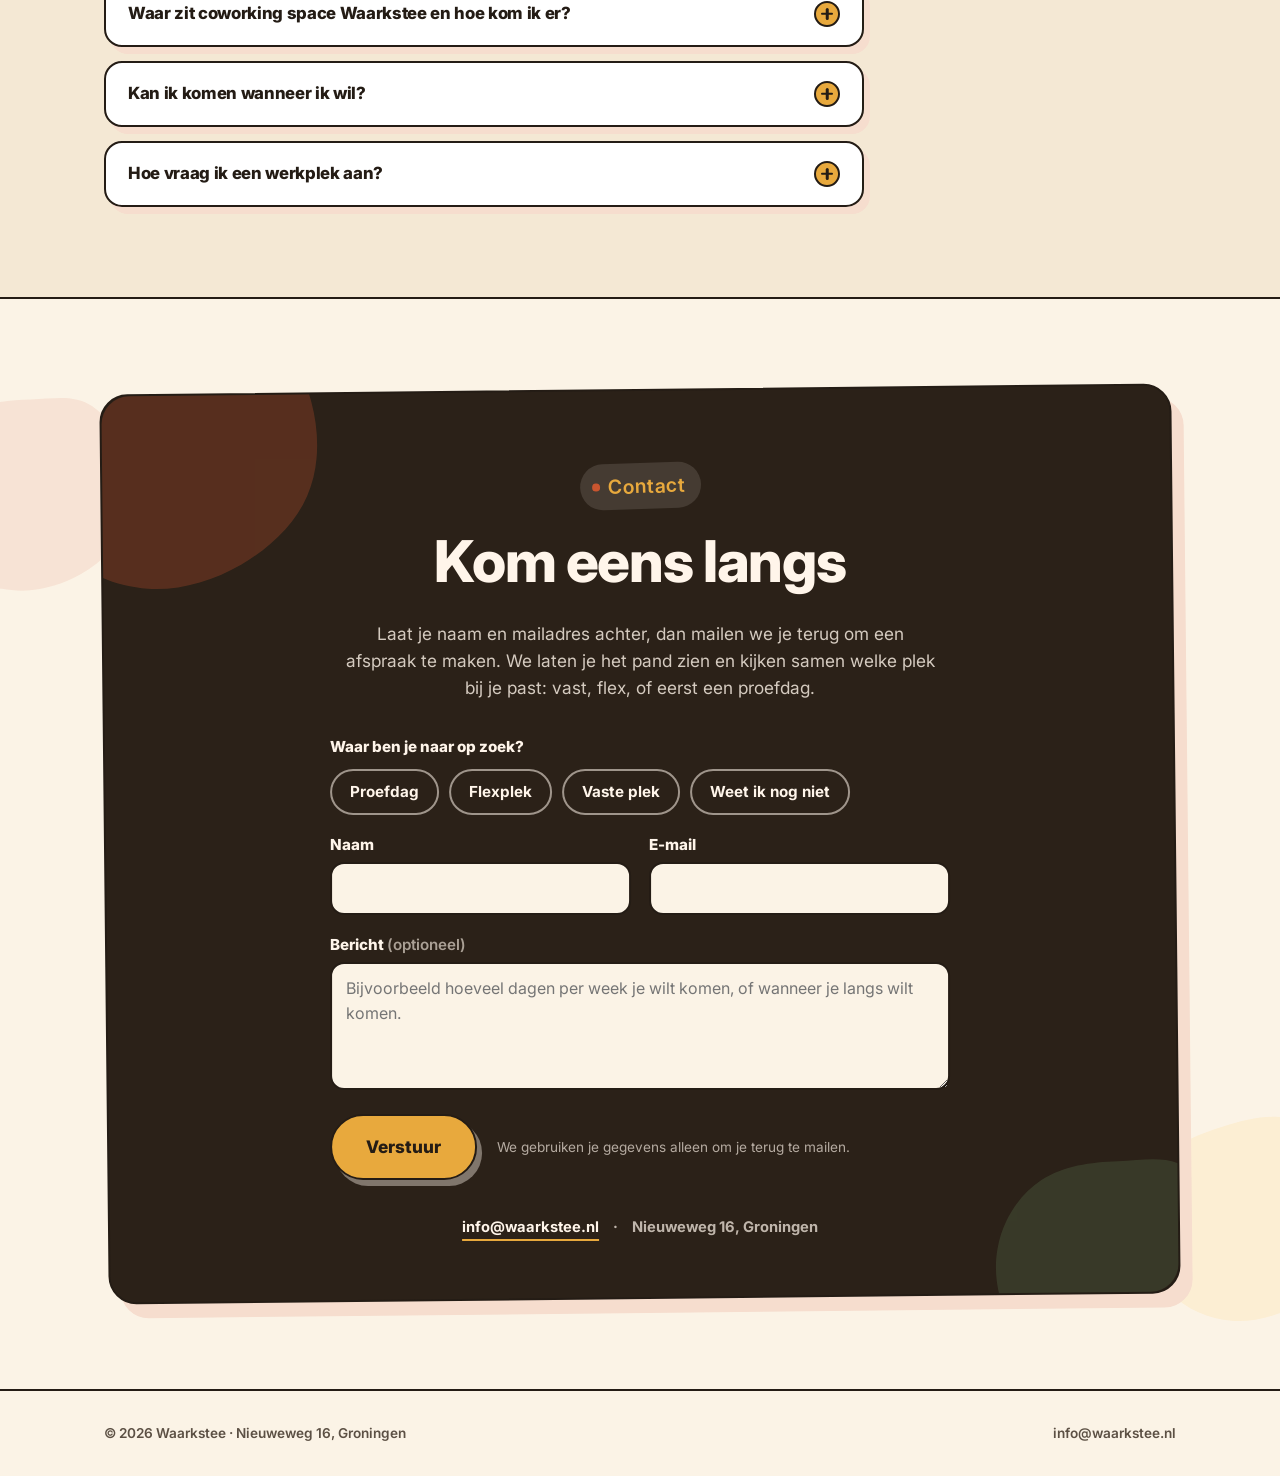
==== commit 759b071a: "Buren: logo's van de bedrijven in plaats van beginletters Logo's van de eigen sites; BITSERVE-svg va" ====
--- a/index.html
+++ b/index.html
@@ -26,7 +26,7 @@
 <link rel="icon" type="image/png" sizes="96x96" href="favicon-96.png">
 <link rel="apple-touch-icon" href="img/apple-touch-icon.png">
 <link rel="preload" href="fonts/inter.woff2" as="font" type="font/woff2" crossorigin>
-<link rel="stylesheet" href="css/style.css?v=3">
+<link rel="stylesheet" href="css/style.css?v=4">
 <link rel="preload" as="image" type="image/webp" imagesrcset="img/eettafel-700.webp 700w, img/eettafel-1000.webp 1000w, img/eettafel-1400.webp 1400w" imagesizes="(min-width: 900px) 560px, 100vw">
 
 <script type="application/ld+json">
@@ -455,31 +455,31 @@
 
       <div class="grid-buren">
         <a class="card buur" href="https://studioanderekoek.nl" target="_blank" rel="noopener">
-          <span class="icon" aria-hidden="true">s</span>
+          <span class="buur-logo"><img src="img/buren/studioanderekoek.png" width="600" height="119" alt="" loading="lazy"></span>
           <h3>studio andere koek</h3>
           <p>Websites, apps en software op maat, ook met AI.</p>
           <span class="buur-link">studioanderekoek.nl</span>
         </a>
         <a class="card buur" href="https://bitserve.nl" target="_blank" rel="noopener">
-          <span class="icon" aria-hidden="true">B</span>
+          <span class="buur-logo"><img src="img/buren/bitserve.svg" width="487" height="72" alt="" loading="lazy"></span>
           <h3>BITSERVE</h3>
           <p>Webapplicaties en maatwerksoftware.</p>
           <span class="buur-link">bitserve.nl</span>
         </a>
         <a class="card buur" href="https://huurdokters.nl" target="_blank" rel="noopener">
-          <span class="icon" aria-hidden="true">H</span>
+          <span class="buur-logo"><img src="img/buren/huurdokters.png" width="600" height="137" alt="" loading="lazy"></span>
           <h3>Huurdokters</h3>
           <p>Controleert of huurders niet te veel huur betalen en helpt bij geschillen met de verhuurder.</p>
           <span class="buur-link">huurdokters.nl</span>
         </a>
         <a class="card buur" href="https://wilpret.nl" target="_blank" rel="noopener">
-          <span class="icon" aria-hidden="true">W</span>
+          <span class="buur-logo"><img src="img/buren/wilpret.png" width="300" height="193" alt="" loading="lazy"></span>
           <h3>Wilpret</h3>
           <p>Wilbert van de Kamp presenteert programma's en events over duurzaamheid en lokaal voedsel, en helpt organisaties van praten naar doen.</p>
           <span class="buur-link">wilpret.nl</span>
         </a>
         <a class="card buur" href="https://www.lis-strations.com/" target="_blank" rel="noopener">
-          <span class="icon" aria-hidden="true">l</span>
+          <span class="buur-logo"><img src="img/buren/lis-strations.png" width="400" height="160" alt="" loading="lazy"></span>
           <h3>lis.strations</h3>
           <p>Lisa Kiltz maakt illustraties en cartoons die wetenschap begrijpelijk maken.</p>
           <span class="buur-link">lis-strations.com</span>
--- a/css/style.css
+++ b/css/style.css
@@ -316,7 +316,8 @@
 @media(min-width:640px){.grid-buren{grid-template-columns:repeat(2,1fr);}}
 @media(min-width:980px){.grid-buren{grid-template-columns:repeat(3,1fr);}}
 .buur{display:flex;flex-direction:column;text-decoration:none;color:inherit;}
-.buur .icon{font-weight:800;font-size:1.3rem;line-height:1;}
+.buur-logo{display:flex;align-items:center;height:56px;margin-bottom:18px;}
+.buur-logo img{width:auto;height:auto;max-height:44px;max-width:min(100%,210px);}
 .buur p{flex:1;}
 .buur-link{margin-top:14px;font-size:.88rem;font-weight:800;color:var(--clay-dark);}
 .buur-link::after{content:" ↗";}
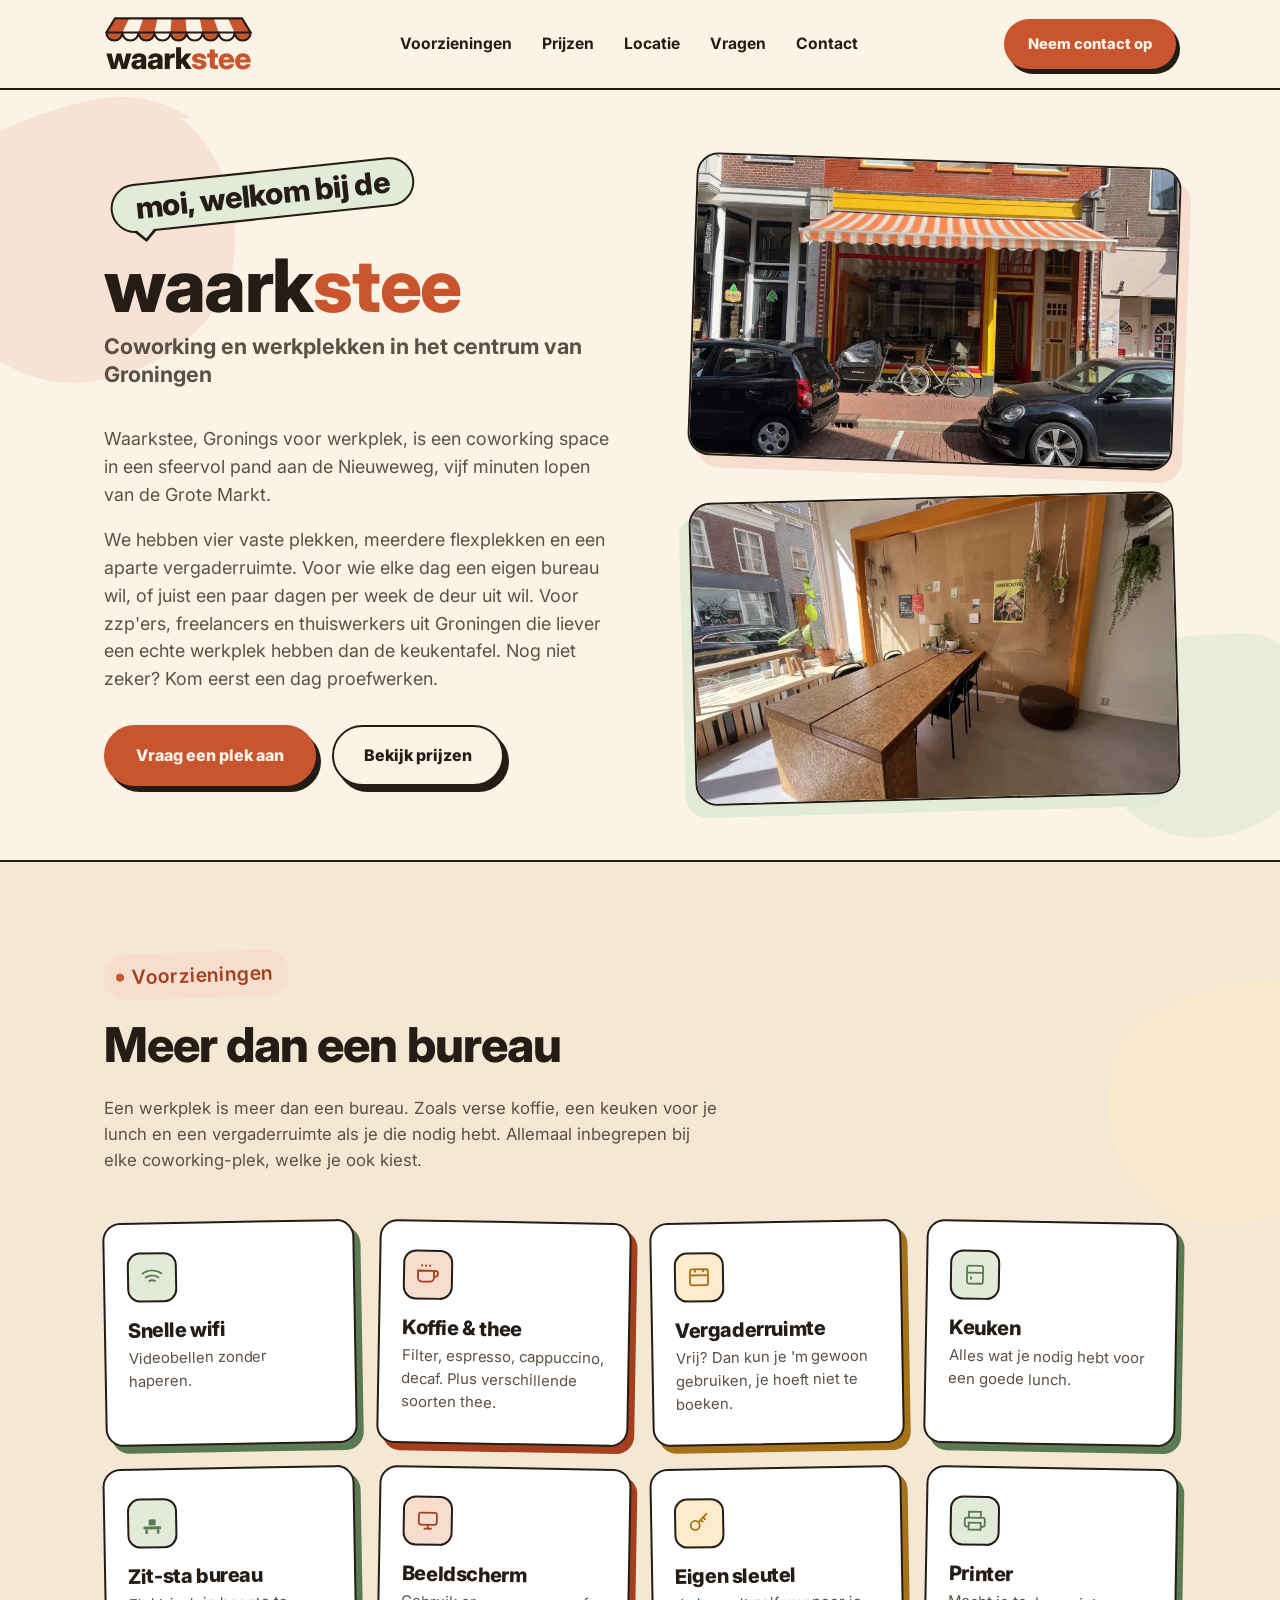
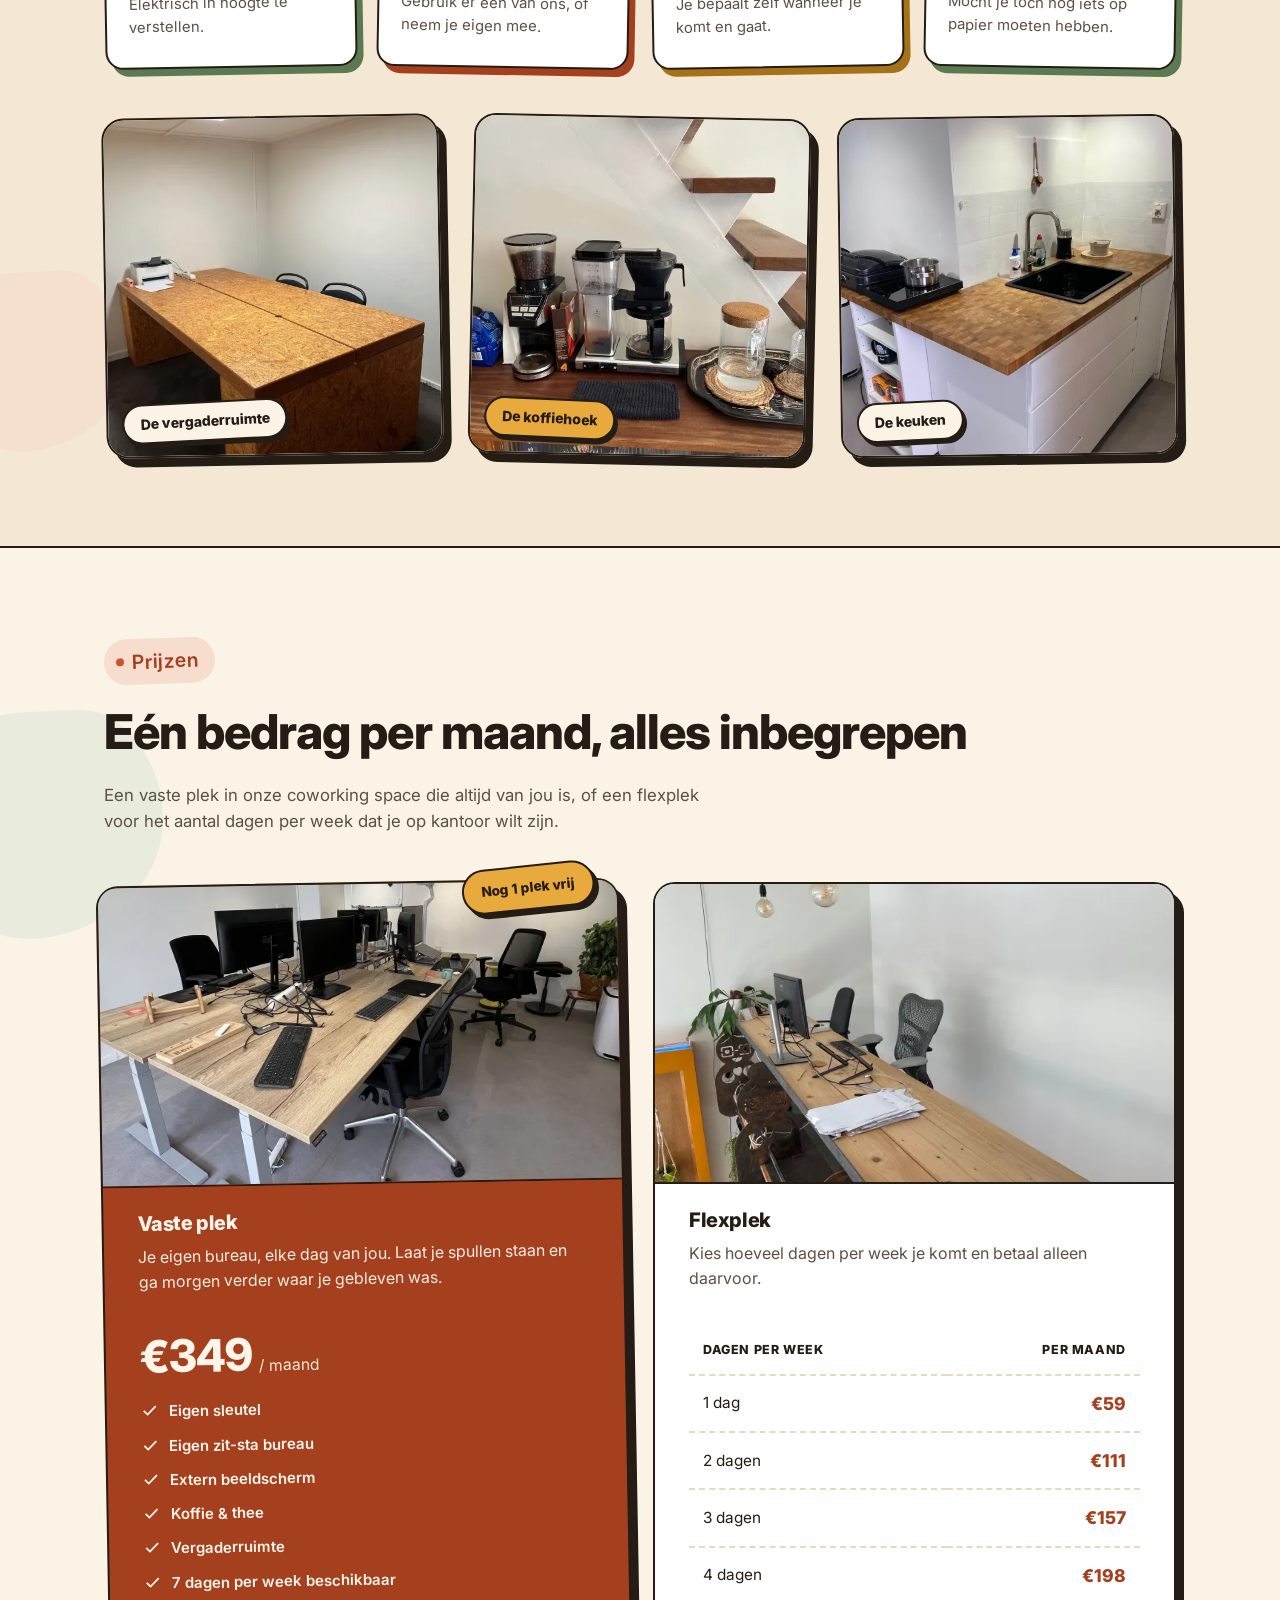
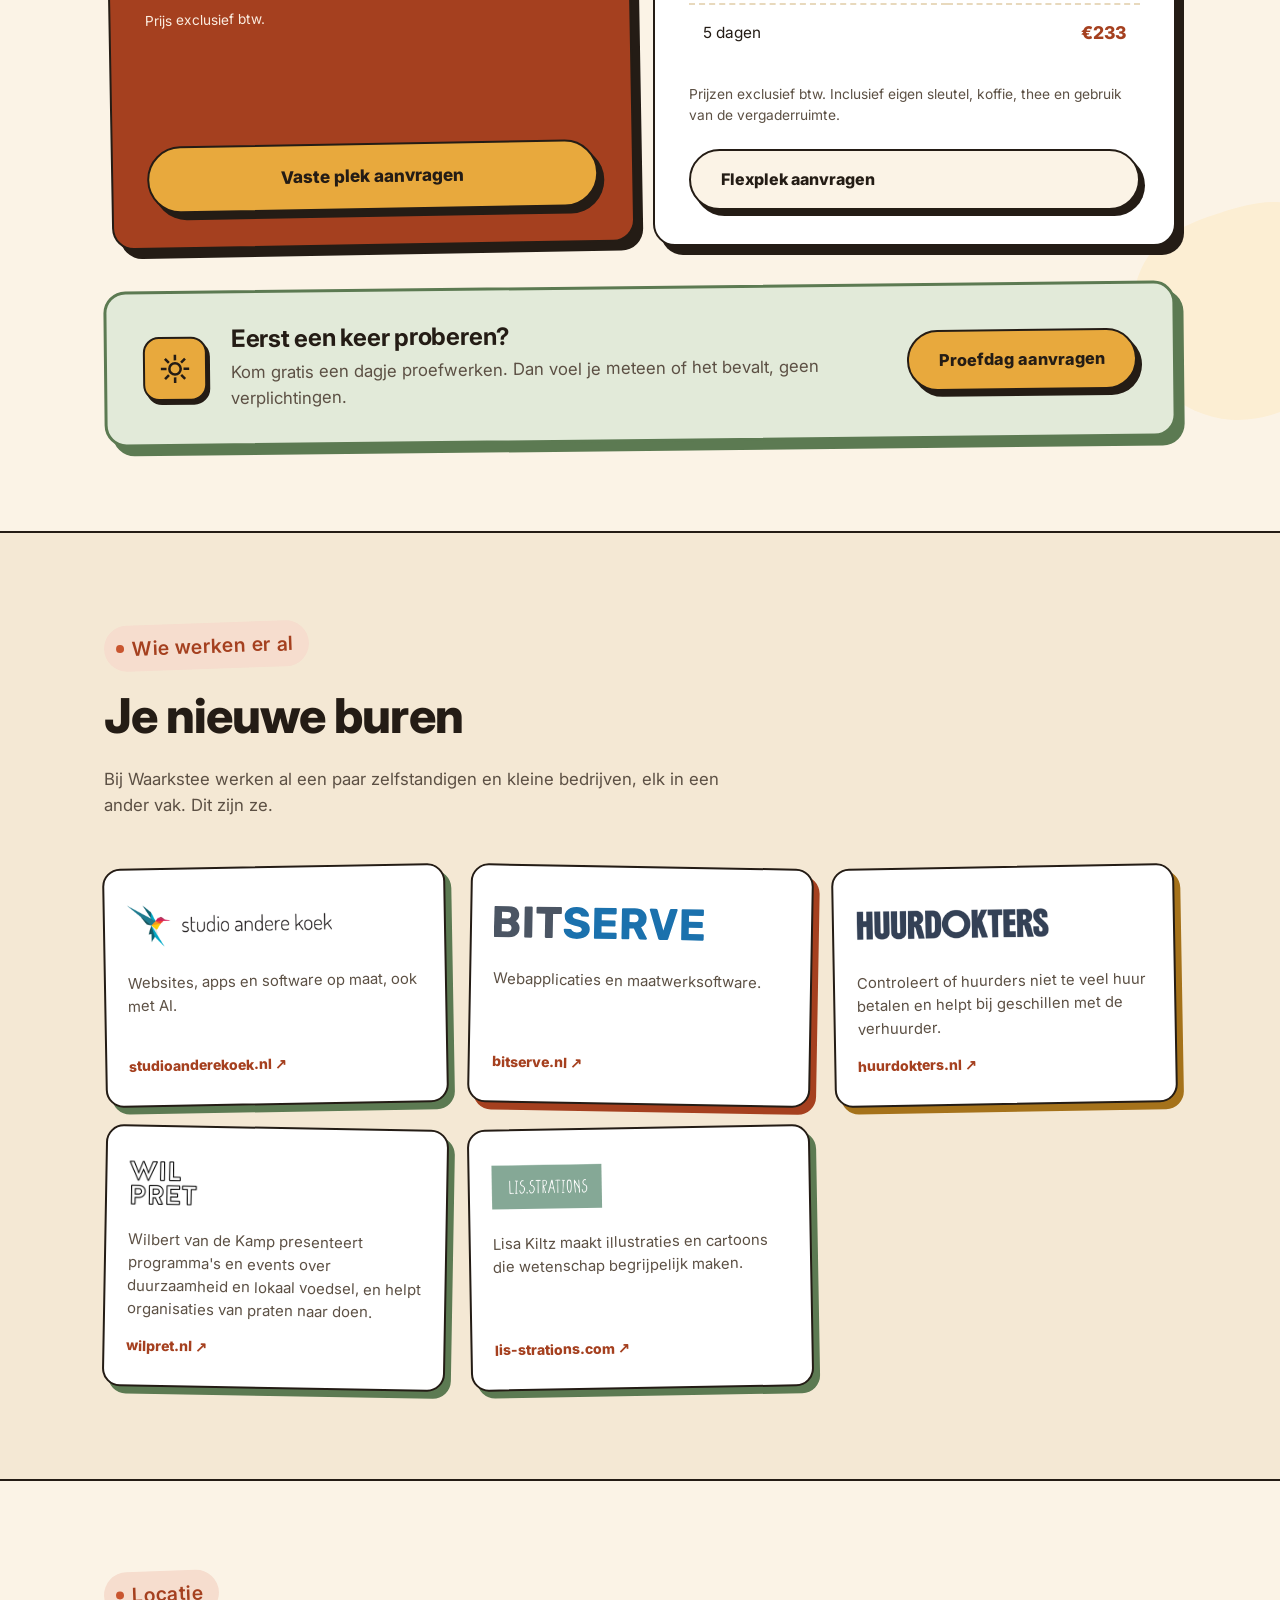
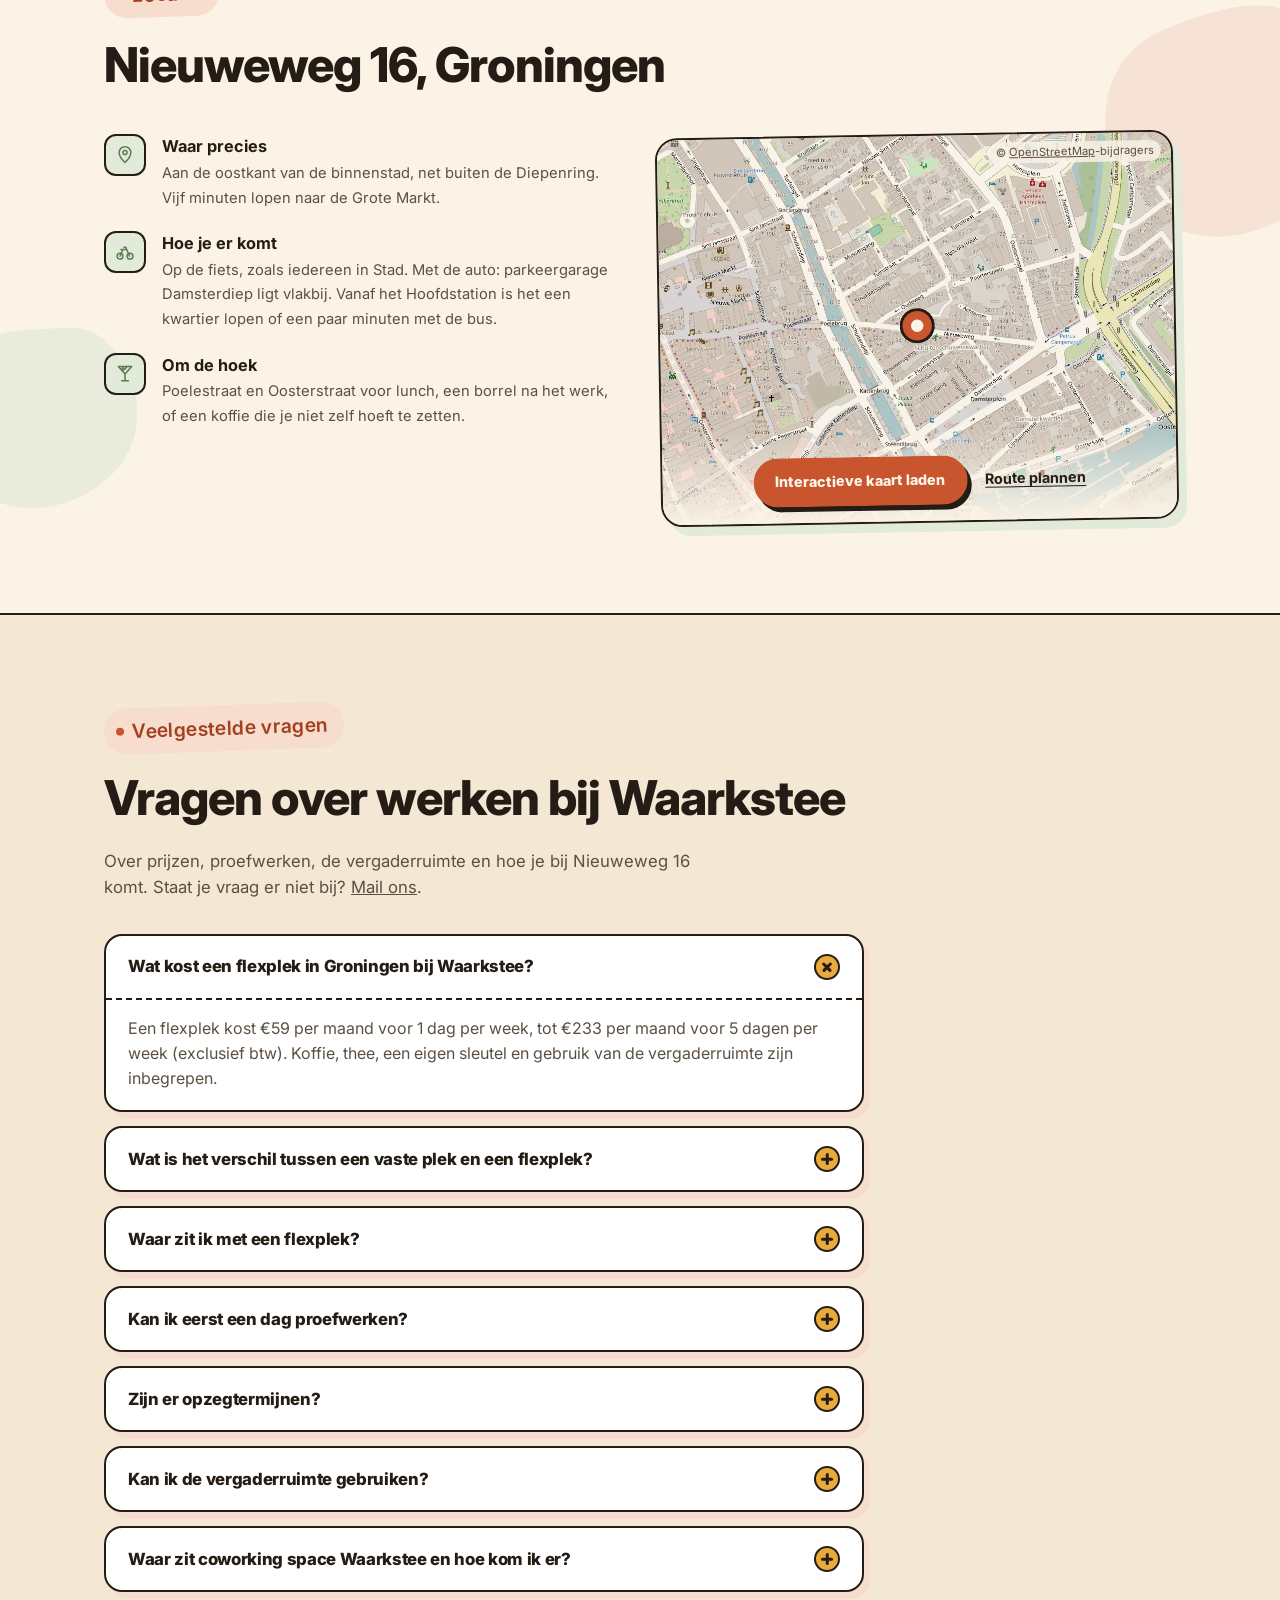
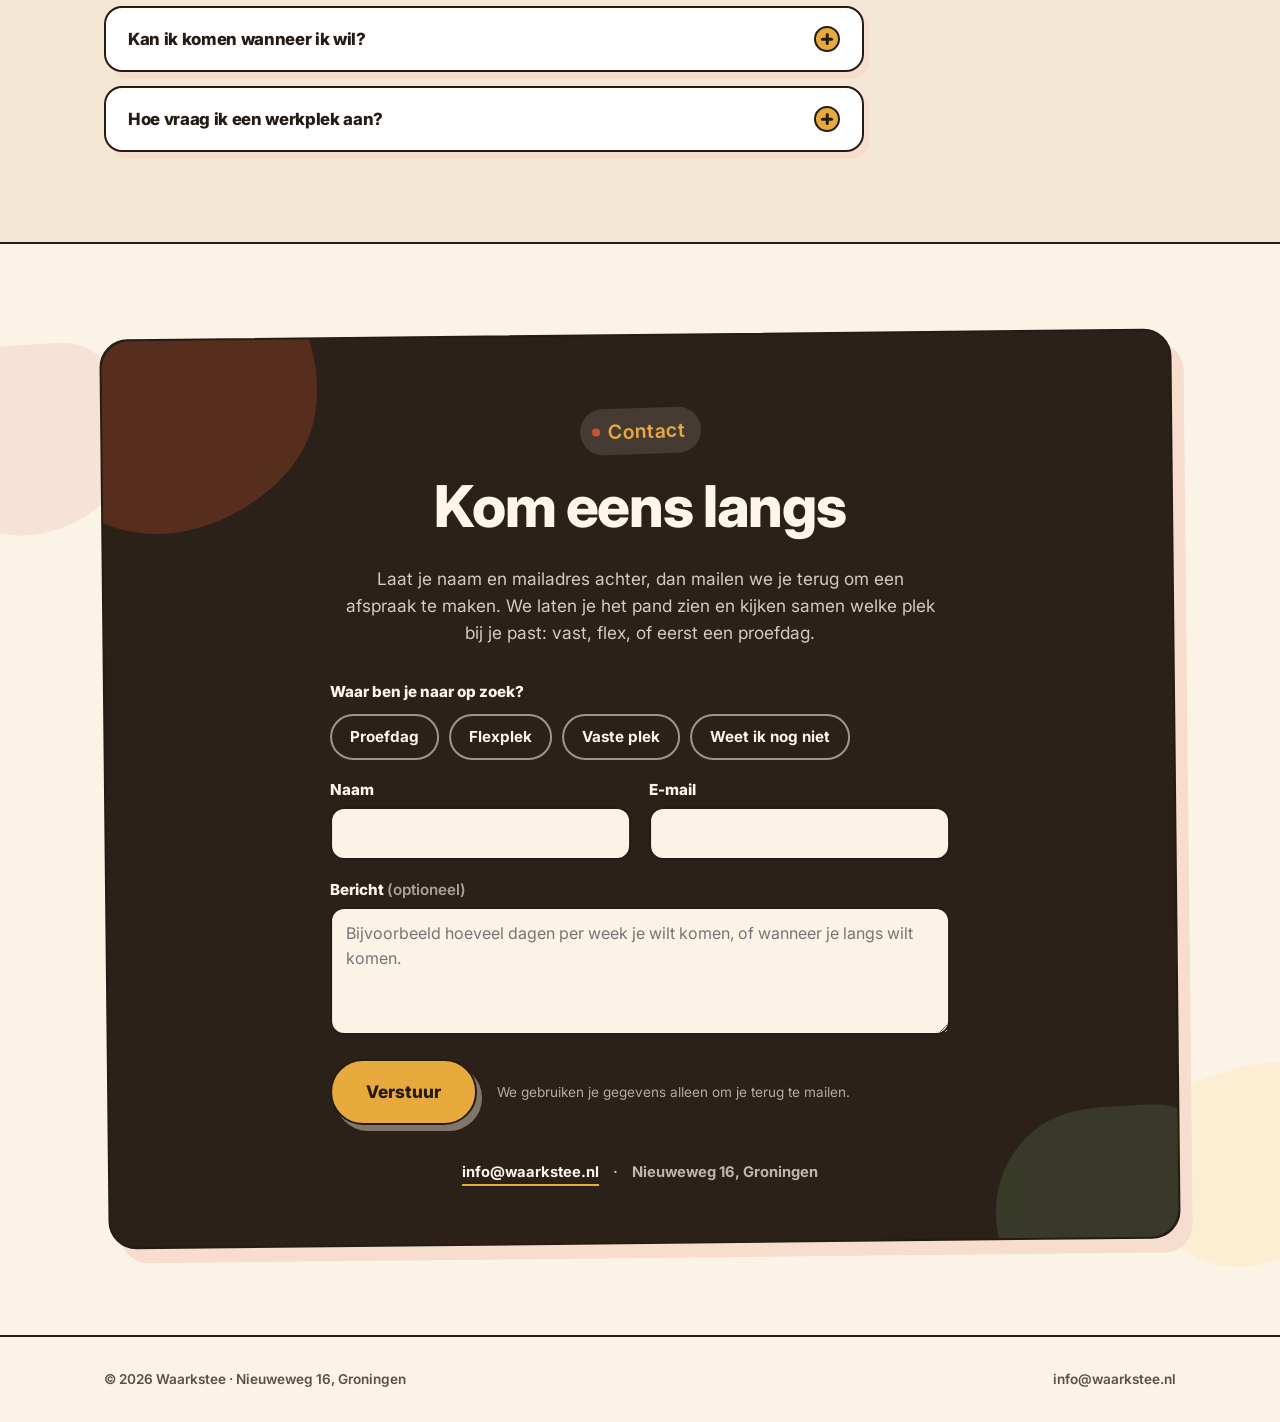
==== commit ef66f309: "Buren: bedrijfsnamen als kop weg, naam staat nu in de alt-tekst van het logo Co-Authored-By: Claude " ====
--- a/index.html
+++ b/index.html
@@ -455,32 +455,27 @@
 
       <div class="grid-buren">
         <a class="card buur" href="https://studioanderekoek.nl" target="_blank" rel="noopener">
-          <span class="buur-logo"><img src="img/buren/studioanderekoek.png" width="600" height="119" alt="" loading="lazy"></span>
-          <h3>studio andere koek</h3>
+          <span class="buur-logo"><img src="img/buren/studioanderekoek.png" width="600" height="119" alt="studio andere koek" loading="lazy"></span>
           <p>Websites, apps en software op maat, ook met AI.</p>
           <span class="buur-link">studioanderekoek.nl</span>
         </a>
         <a class="card buur" href="https://bitserve.nl" target="_blank" rel="noopener">
-          <span class="buur-logo"><img src="img/buren/bitserve.svg" width="487" height="72" alt="" loading="lazy"></span>
-          <h3>BITSERVE</h3>
+          <span class="buur-logo"><img src="img/buren/bitserve.svg" width="487" height="72" alt="BITSERVE" loading="lazy"></span>
           <p>Webapplicaties en maatwerksoftware.</p>
           <span class="buur-link">bitserve.nl</span>
         </a>
         <a class="card buur" href="https://huurdokters.nl" target="_blank" rel="noopener">
-          <span class="buur-logo"><img src="img/buren/huurdokters.png" width="600" height="137" alt="" loading="lazy"></span>
-          <h3>Huurdokters</h3>
+          <span class="buur-logo"><img src="img/buren/huurdokters.png" width="600" height="137" alt="Huurdokters" loading="lazy"></span>
           <p>Controleert of huurders niet te veel huur betalen en helpt bij geschillen met de verhuurder.</p>
           <span class="buur-link">huurdokters.nl</span>
         </a>
         <a class="card buur" href="https://wilpret.nl" target="_blank" rel="noopener">
-          <span class="buur-logo"><img src="img/buren/wilpret.png" width="300" height="193" alt="" loading="lazy"></span>
-          <h3>Wilpret</h3>
+          <span class="buur-logo"><img src="img/buren/wilpret.png" width="300" height="193" alt="Wilpret" loading="lazy"></span>
           <p>Wilbert van de Kamp presenteert programma's en events over duurzaamheid en lokaal voedsel, en helpt organisaties van praten naar doen.</p>
           <span class="buur-link">wilpret.nl</span>
         </a>
         <a class="card buur" href="https://www.lis-strations.com/" target="_blank" rel="noopener">
-          <span class="buur-logo"><img src="img/buren/lis-strations.png" width="400" height="160" alt="" loading="lazy"></span>
-          <h3>lis.strations</h3>
+          <span class="buur-logo"><img src="img/buren/lis-strations.png" width="400" height="160" alt="lis.strations" loading="lazy"></span>
           <p>Lisa Kiltz maakt illustraties en cartoons die wetenschap begrijpelijk maken.</p>
           <span class="buur-link">lis-strations.com</span>
         </a>
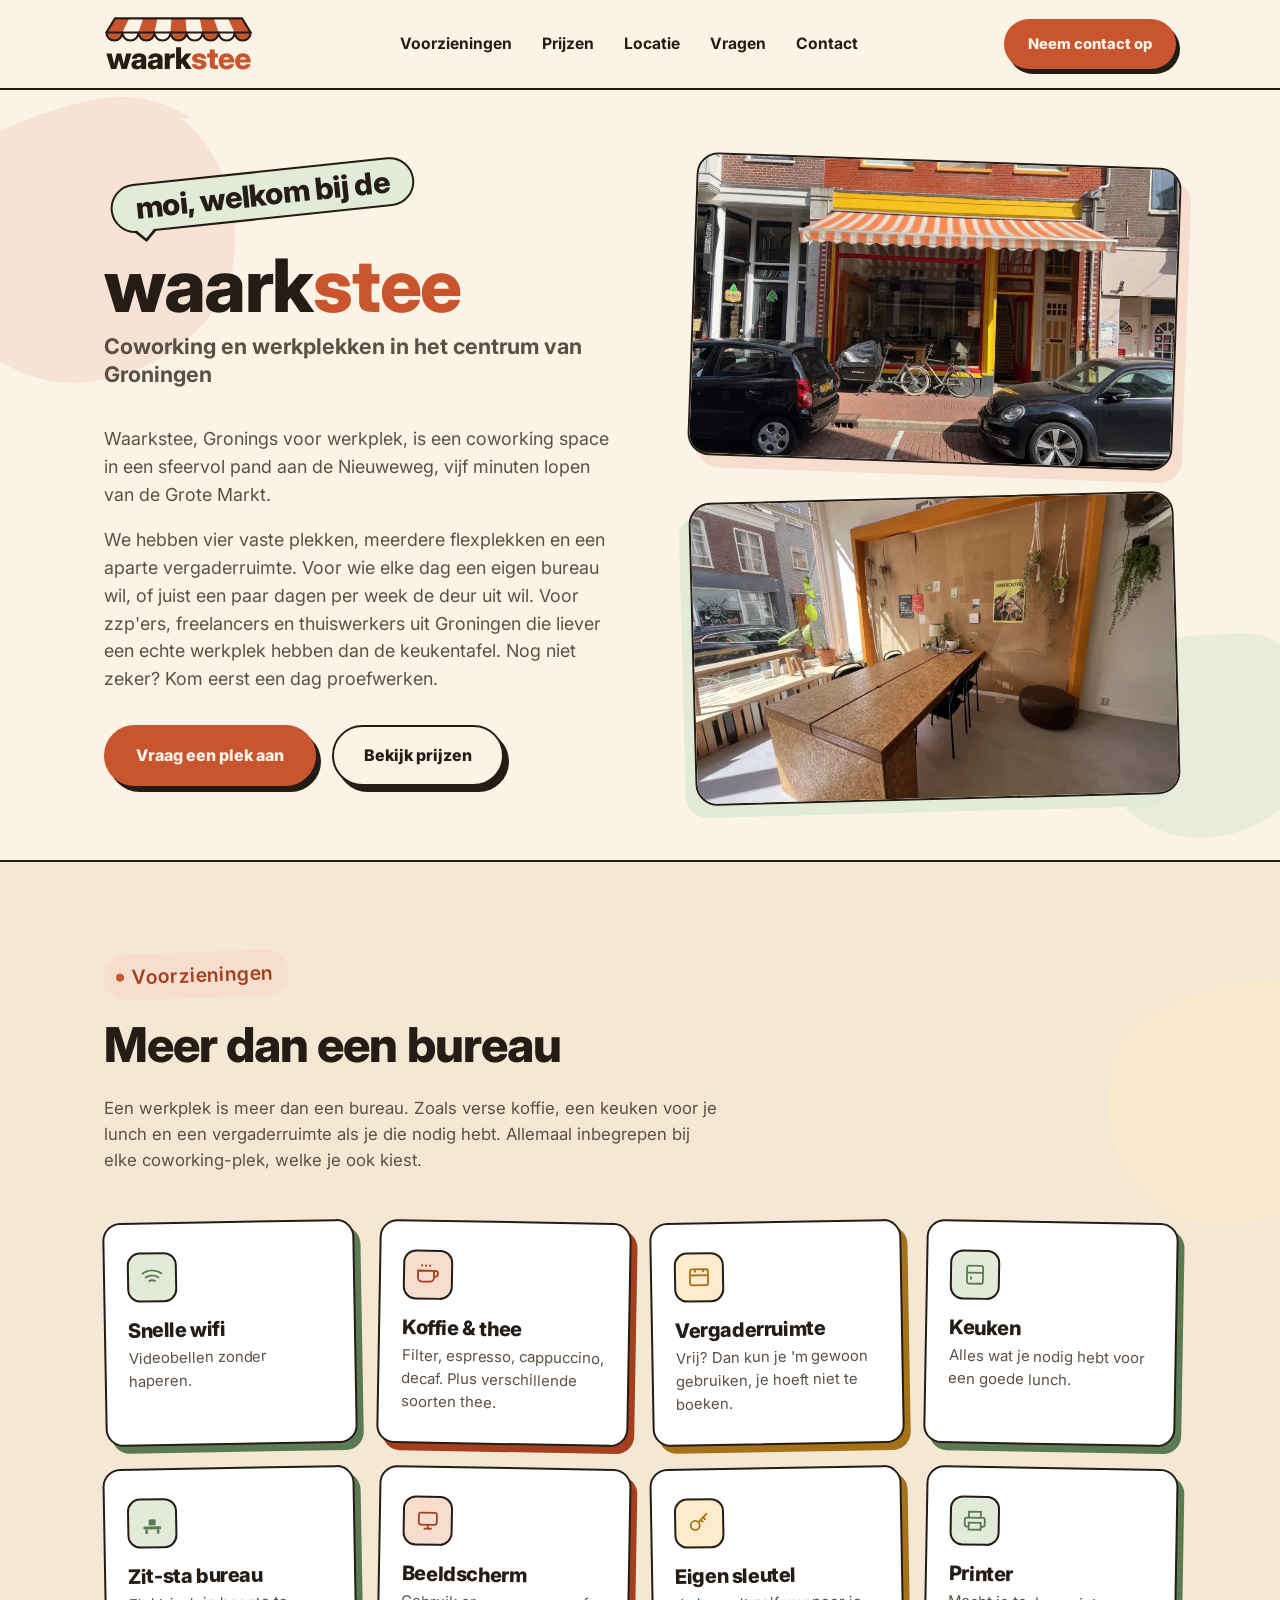
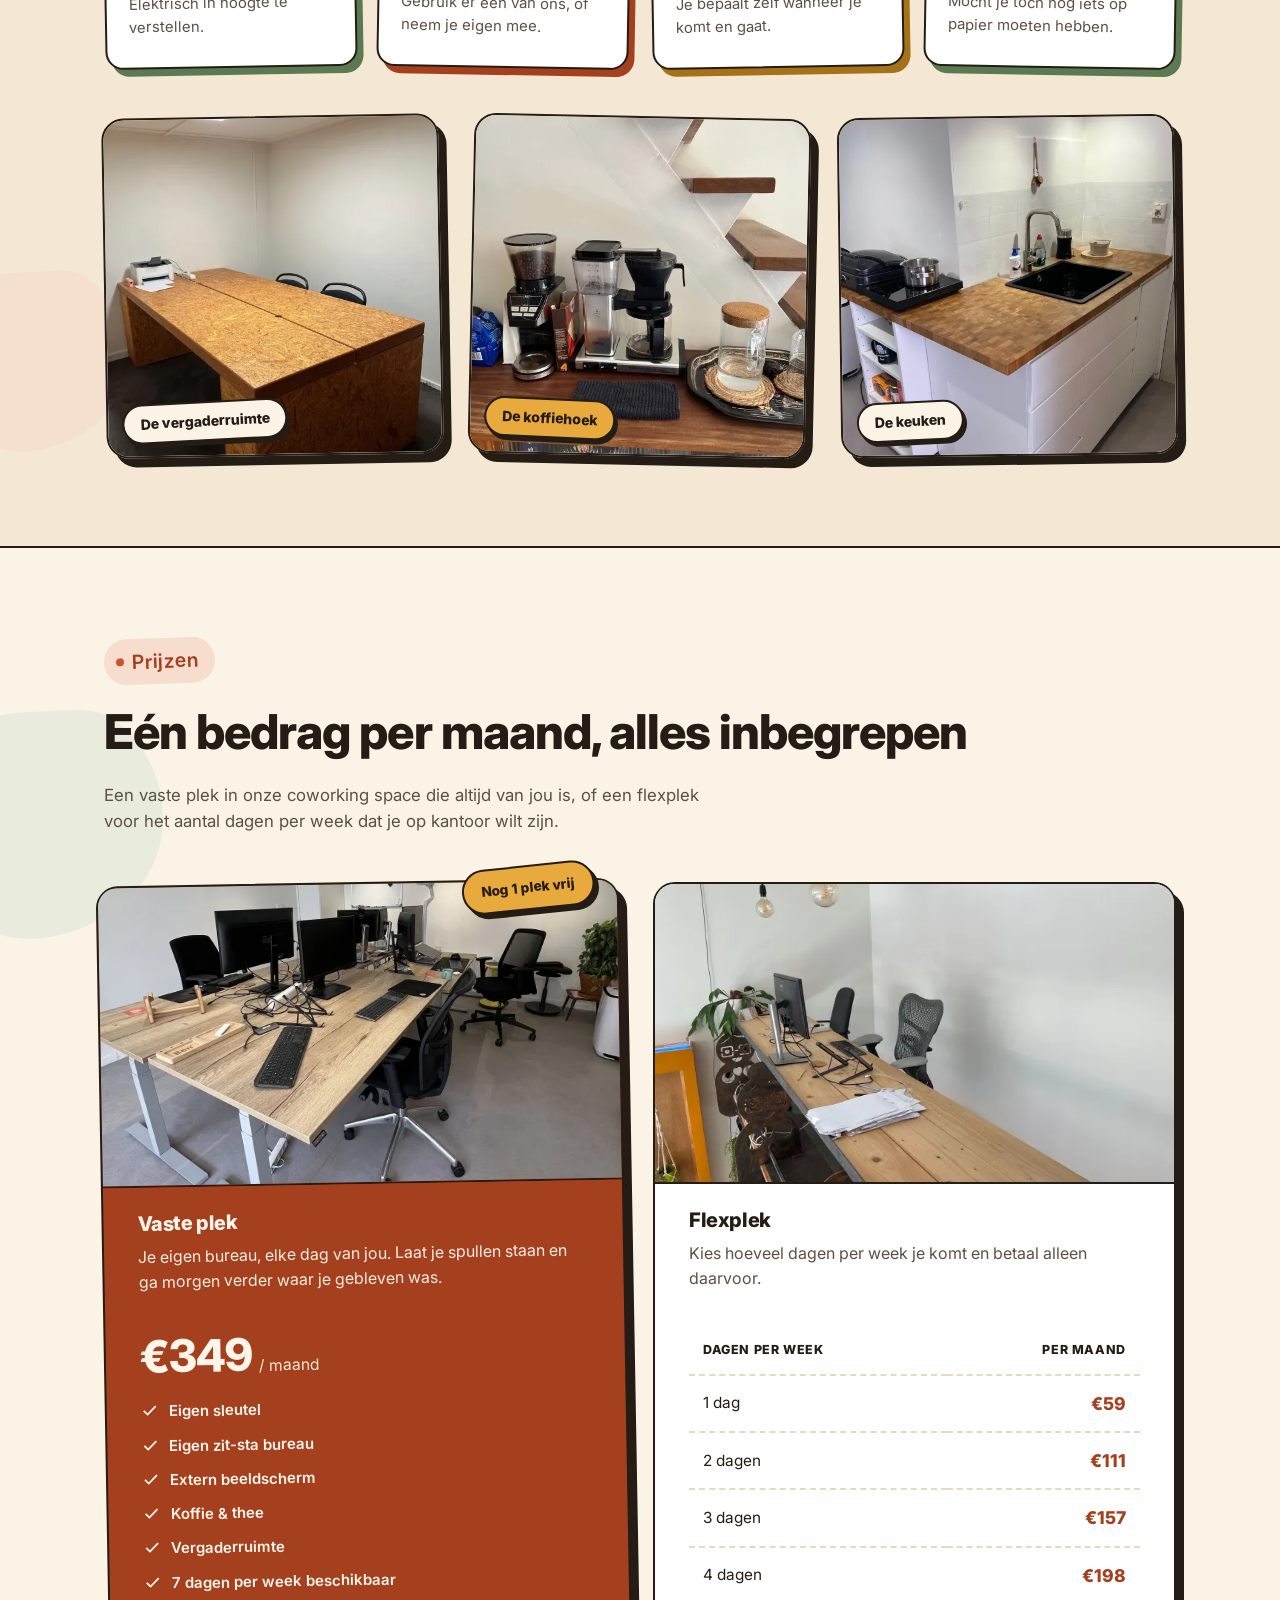
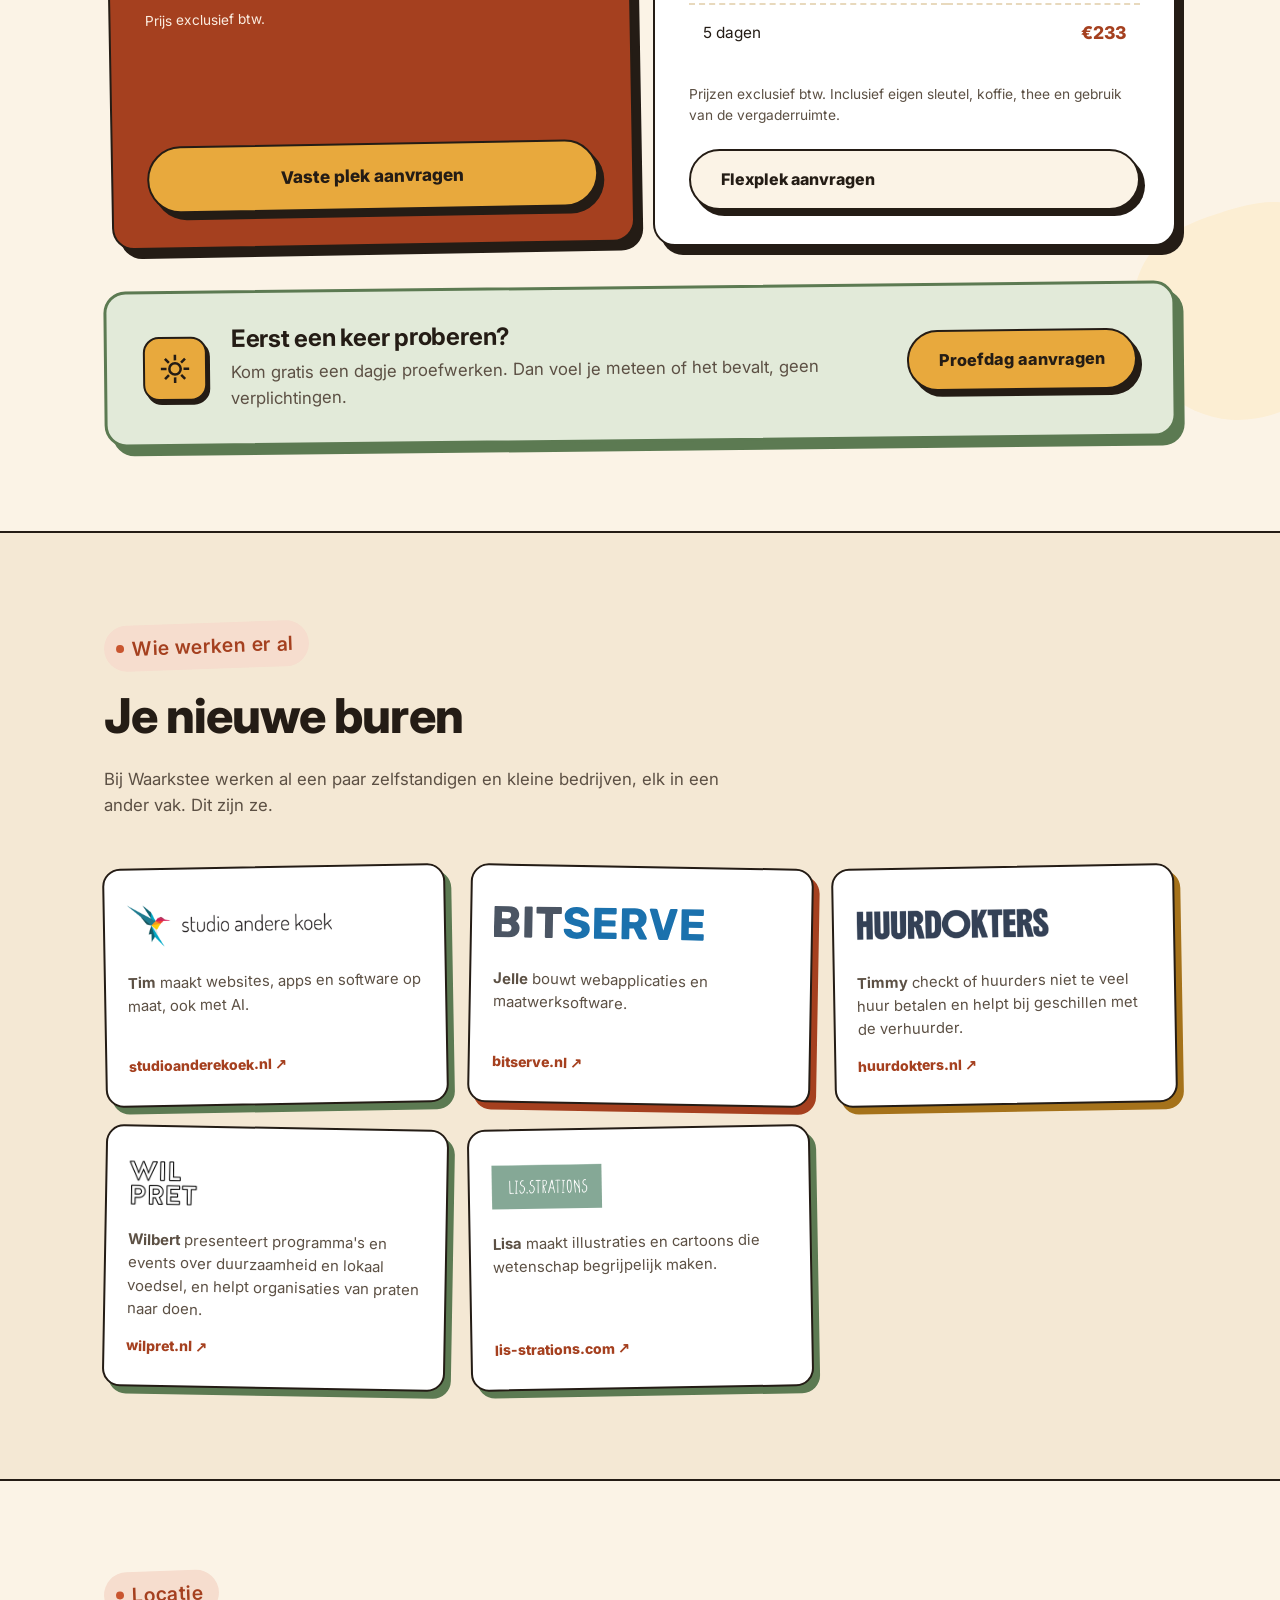
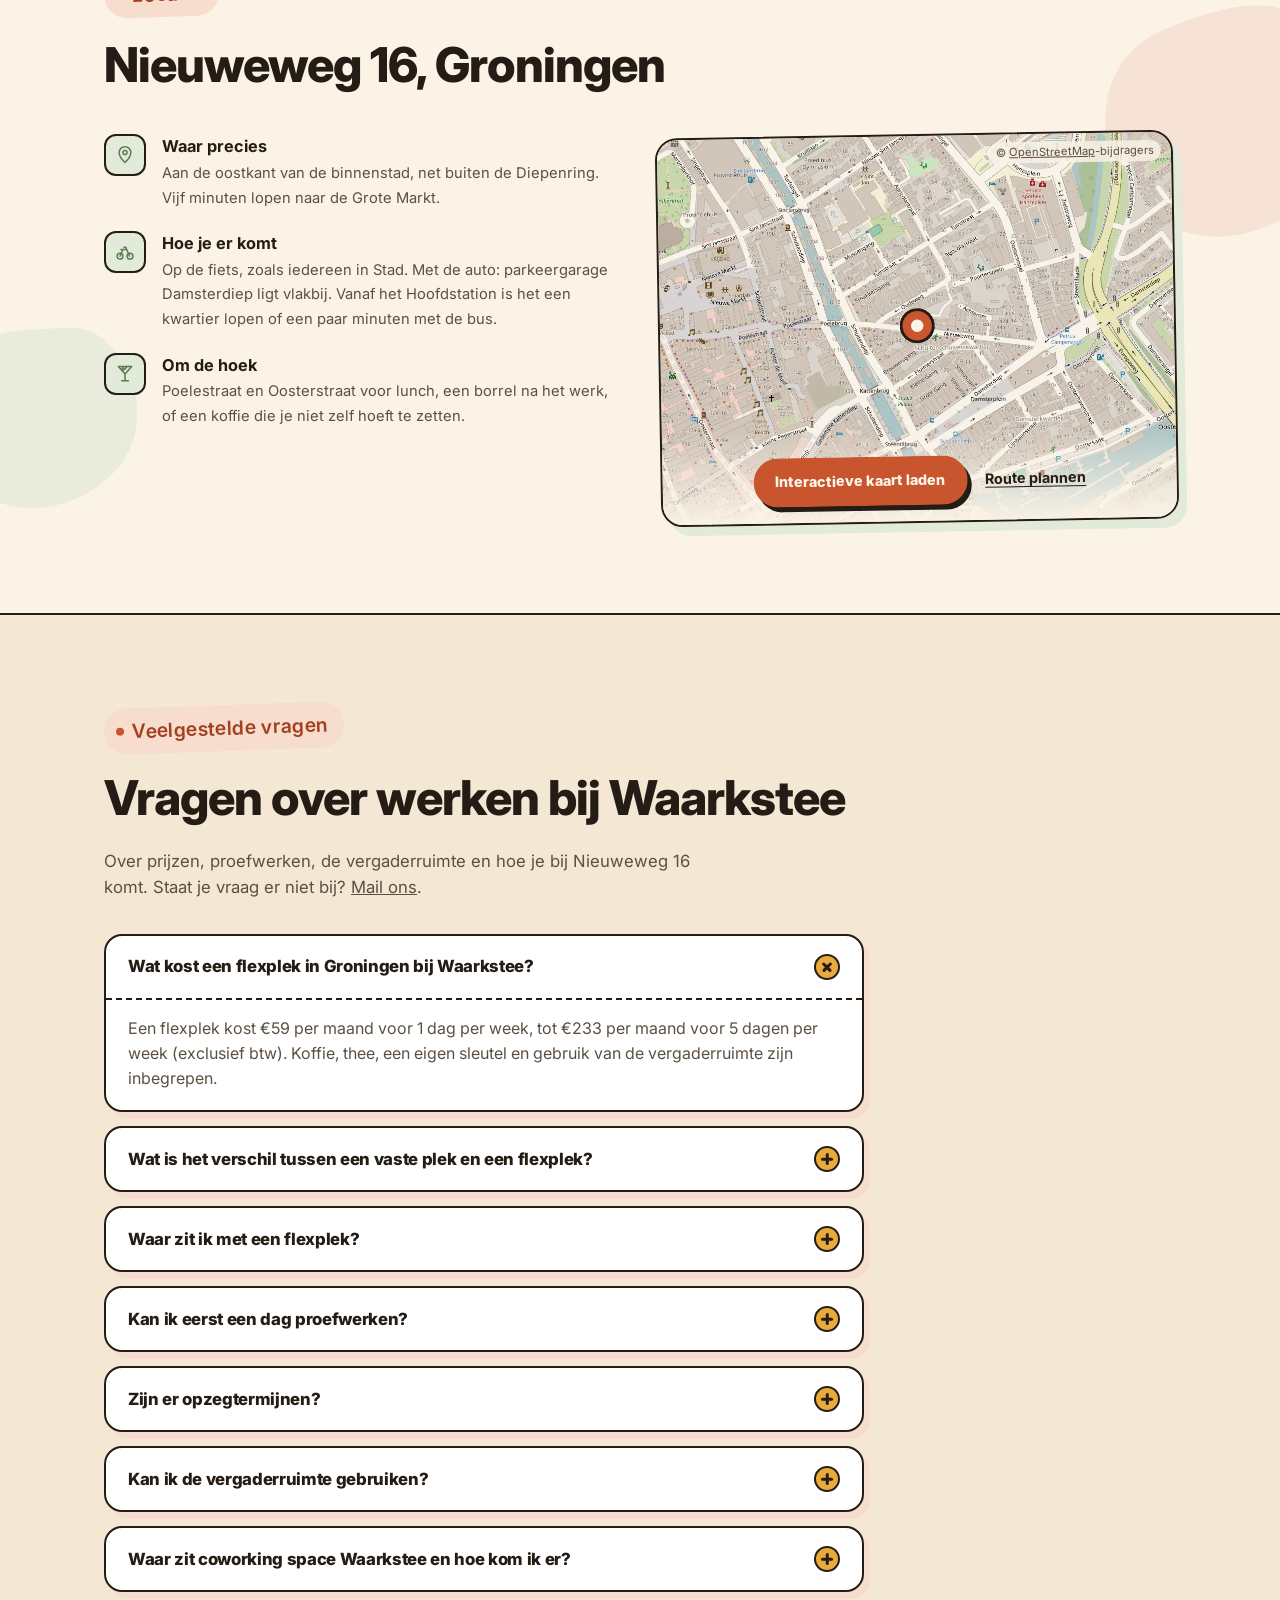
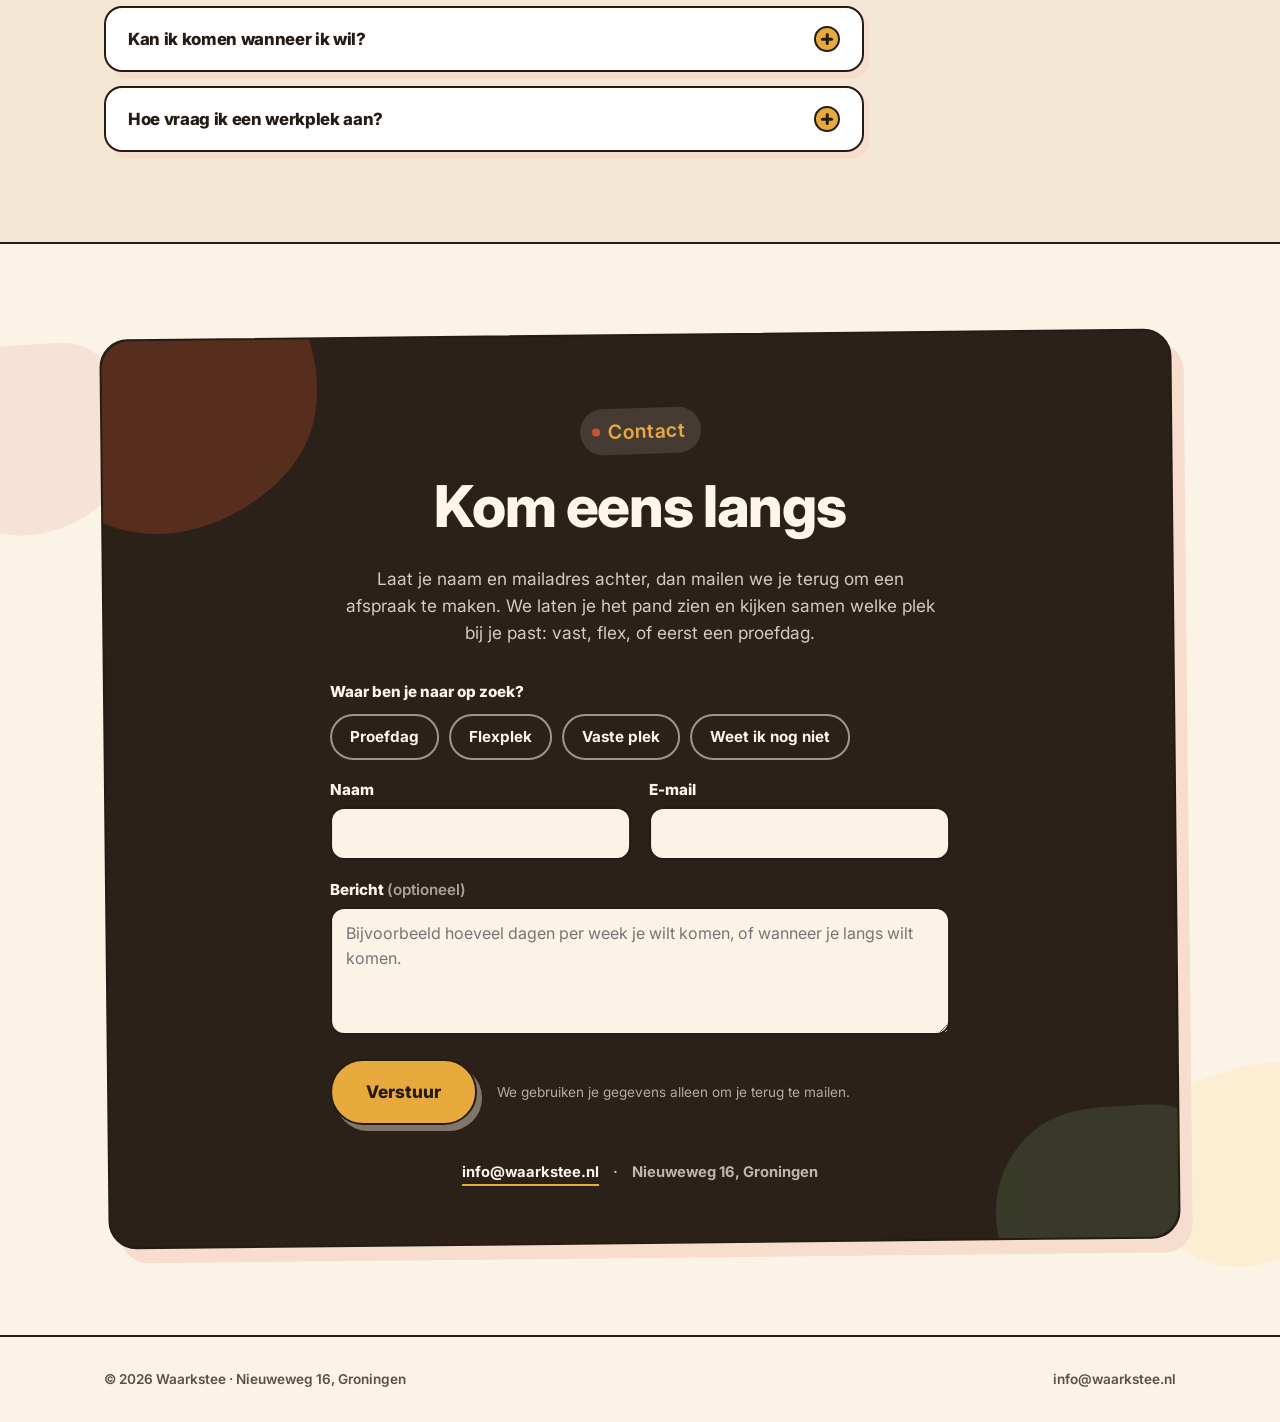
==== commit 3683ed03: "Buren: voornamen van de mensen achter de bedrijven in de omschrijving Co-Authored-By: Claude Opus 5." ====
--- a/index.html
+++ b/index.html
@@ -456,27 +456,27 @@
       <div class="grid-buren">
         <a class="card buur" href="https://studioanderekoek.nl" target="_blank" rel="noopener">
           <span class="buur-logo"><img src="img/buren/studioanderekoek.png" width="600" height="119" alt="studio andere koek" loading="lazy"></span>
-          <p>Websites, apps en software op maat, ook met AI.</p>
+          <p><strong>Tim</strong> maakt websites, apps en software op maat, ook met AI.</p>
           <span class="buur-link">studioanderekoek.nl</span>
         </a>
         <a class="card buur" href="https://bitserve.nl" target="_blank" rel="noopener">
           <span class="buur-logo"><img src="img/buren/bitserve.svg" width="487" height="72" alt="BITSERVE" loading="lazy"></span>
-          <p>Webapplicaties en maatwerksoftware.</p>
+          <p><strong>Jelle</strong> bouwt webapplicaties en maatwerksoftware.</p>
           <span class="buur-link">bitserve.nl</span>
         </a>
         <a class="card buur" href="https://huurdokters.nl" target="_blank" rel="noopener">
           <span class="buur-logo"><img src="img/buren/huurdokters.png" width="600" height="137" alt="Huurdokters" loading="lazy"></span>
-          <p>Controleert of huurders niet te veel huur betalen en helpt bij geschillen met de verhuurder.</p>
+          <p><strong>Timmy</strong> checkt of huurders niet te veel huur betalen en helpt bij geschillen met de verhuurder.</p>
           <span class="buur-link">huurdokters.nl</span>
         </a>
         <a class="card buur" href="https://wilpret.nl" target="_blank" rel="noopener">
           <span class="buur-logo"><img src="img/buren/wilpret.png" width="300" height="193" alt="Wilpret" loading="lazy"></span>
-          <p>Wilbert van de Kamp presenteert programma's en events over duurzaamheid en lokaal voedsel, en helpt organisaties van praten naar doen.</p>
+          <p><strong>Wilbert</strong> presenteert programma's en events over duurzaamheid en lokaal voedsel, en helpt organisaties van praten naar doen.</p>
           <span class="buur-link">wilpret.nl</span>
         </a>
         <a class="card buur" href="https://www.lis-strations.com/" target="_blank" rel="noopener">
           <span class="buur-logo"><img src="img/buren/lis-strations.png" width="400" height="160" alt="lis.strations" loading="lazy"></span>
-          <p>Lisa Kiltz maakt illustraties en cartoons die wetenschap begrijpelijk maken.</p>
+          <p><strong>Lisa</strong> maakt illustraties en cartoons die wetenschap begrijpelijk maken.</p>
           <span class="buur-link">lis-strations.com</span>
         </a>
       </div>
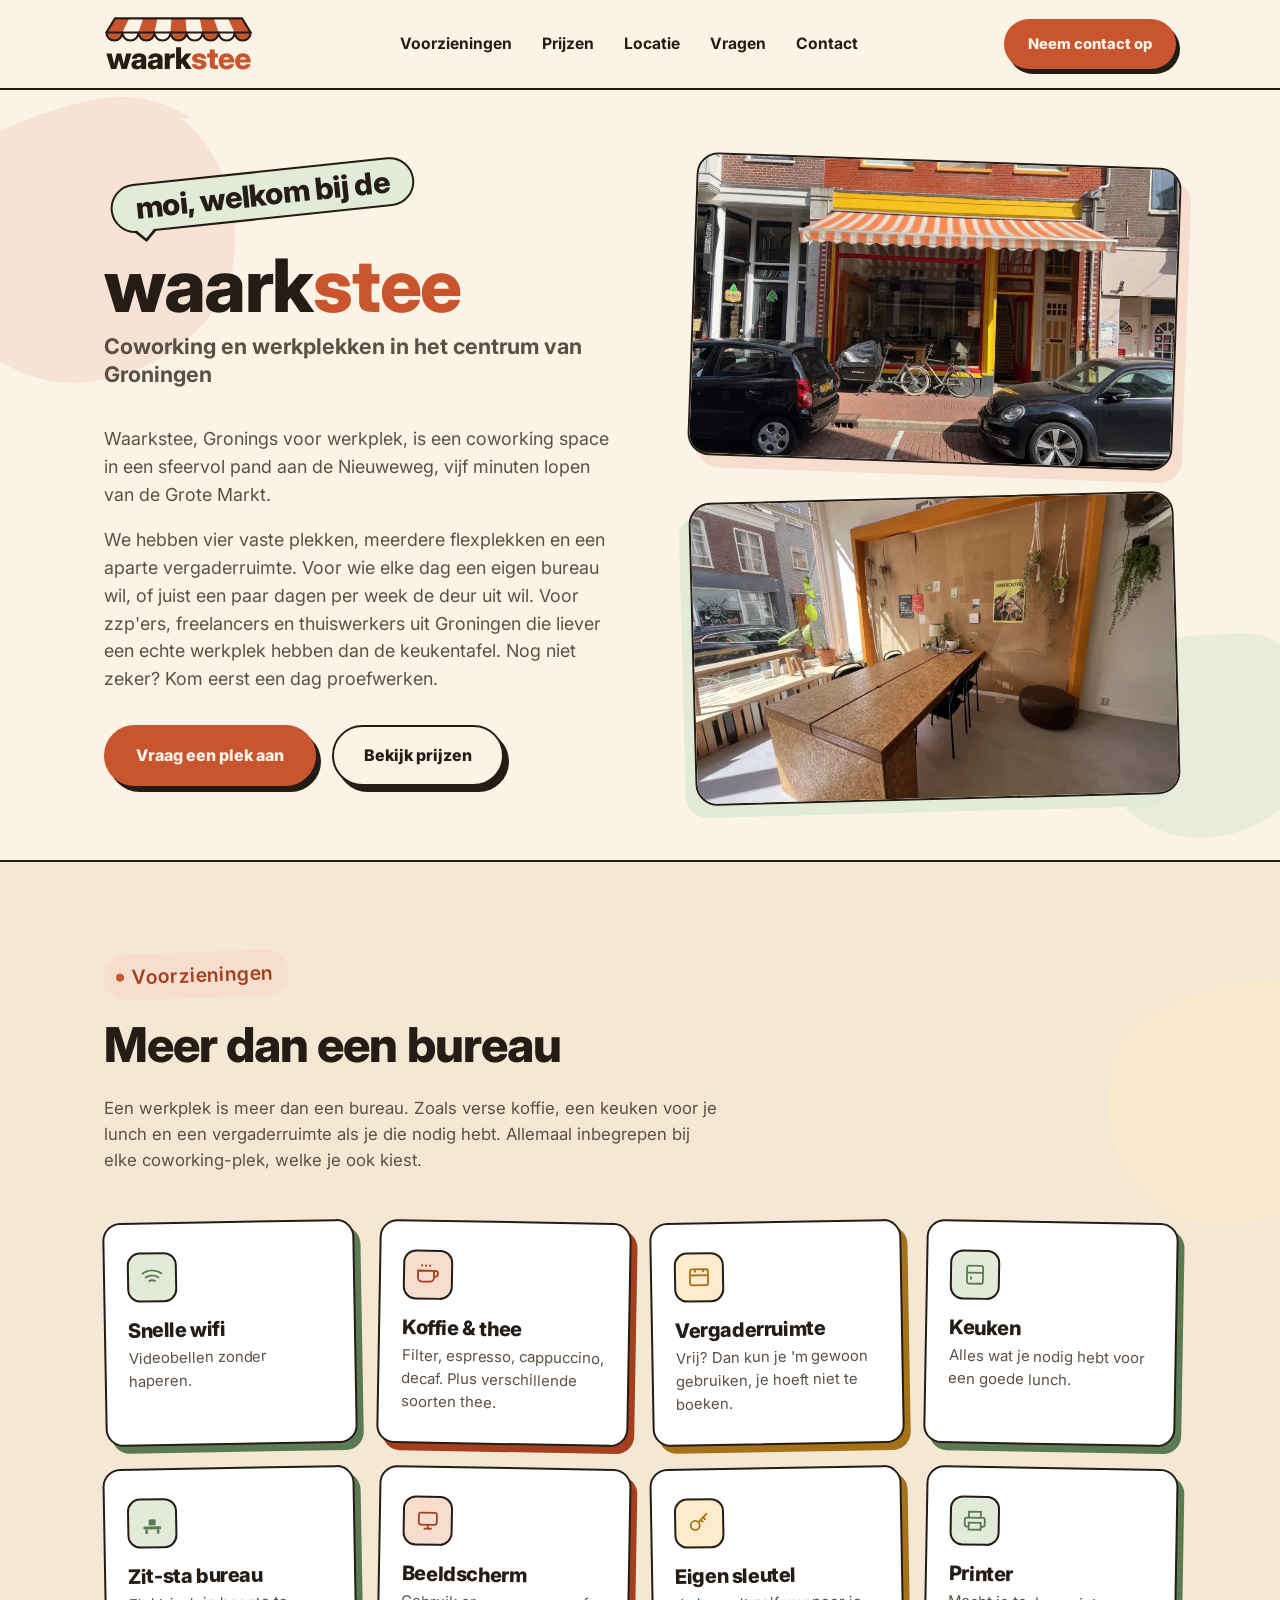
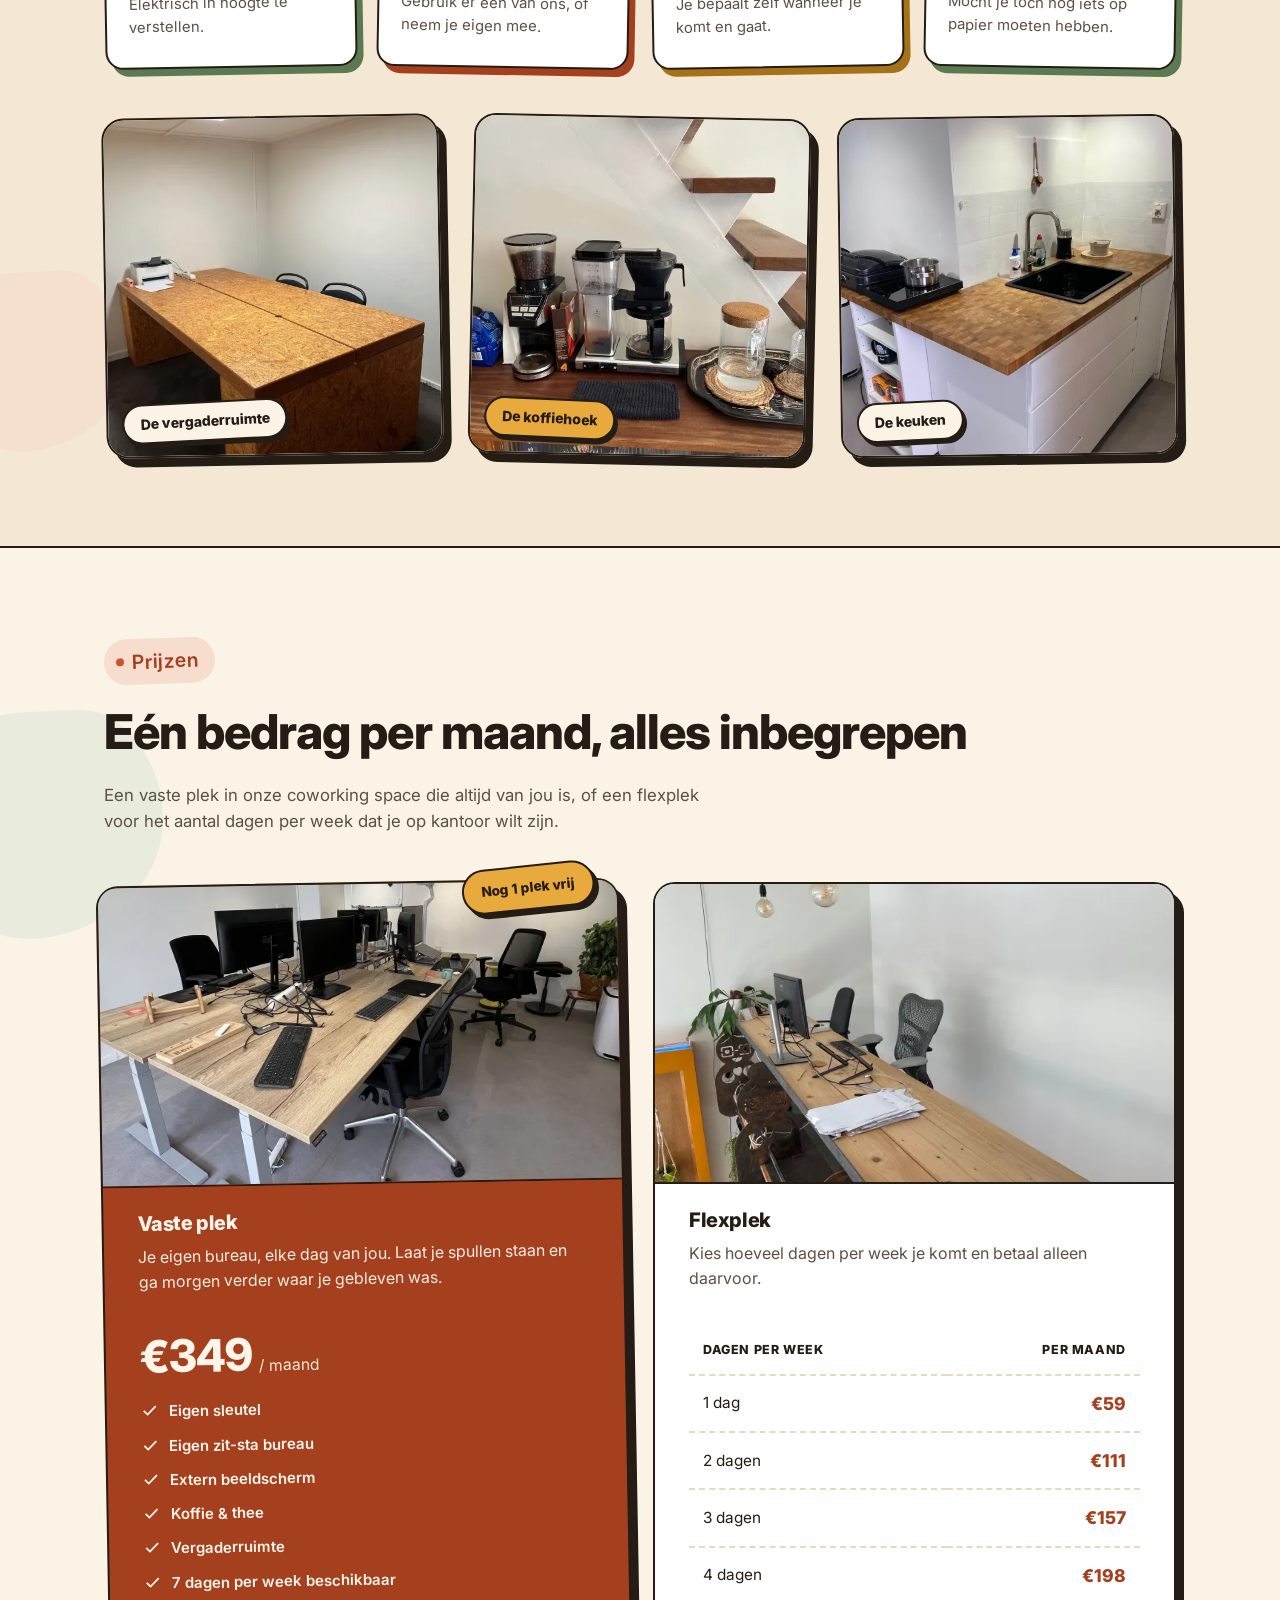
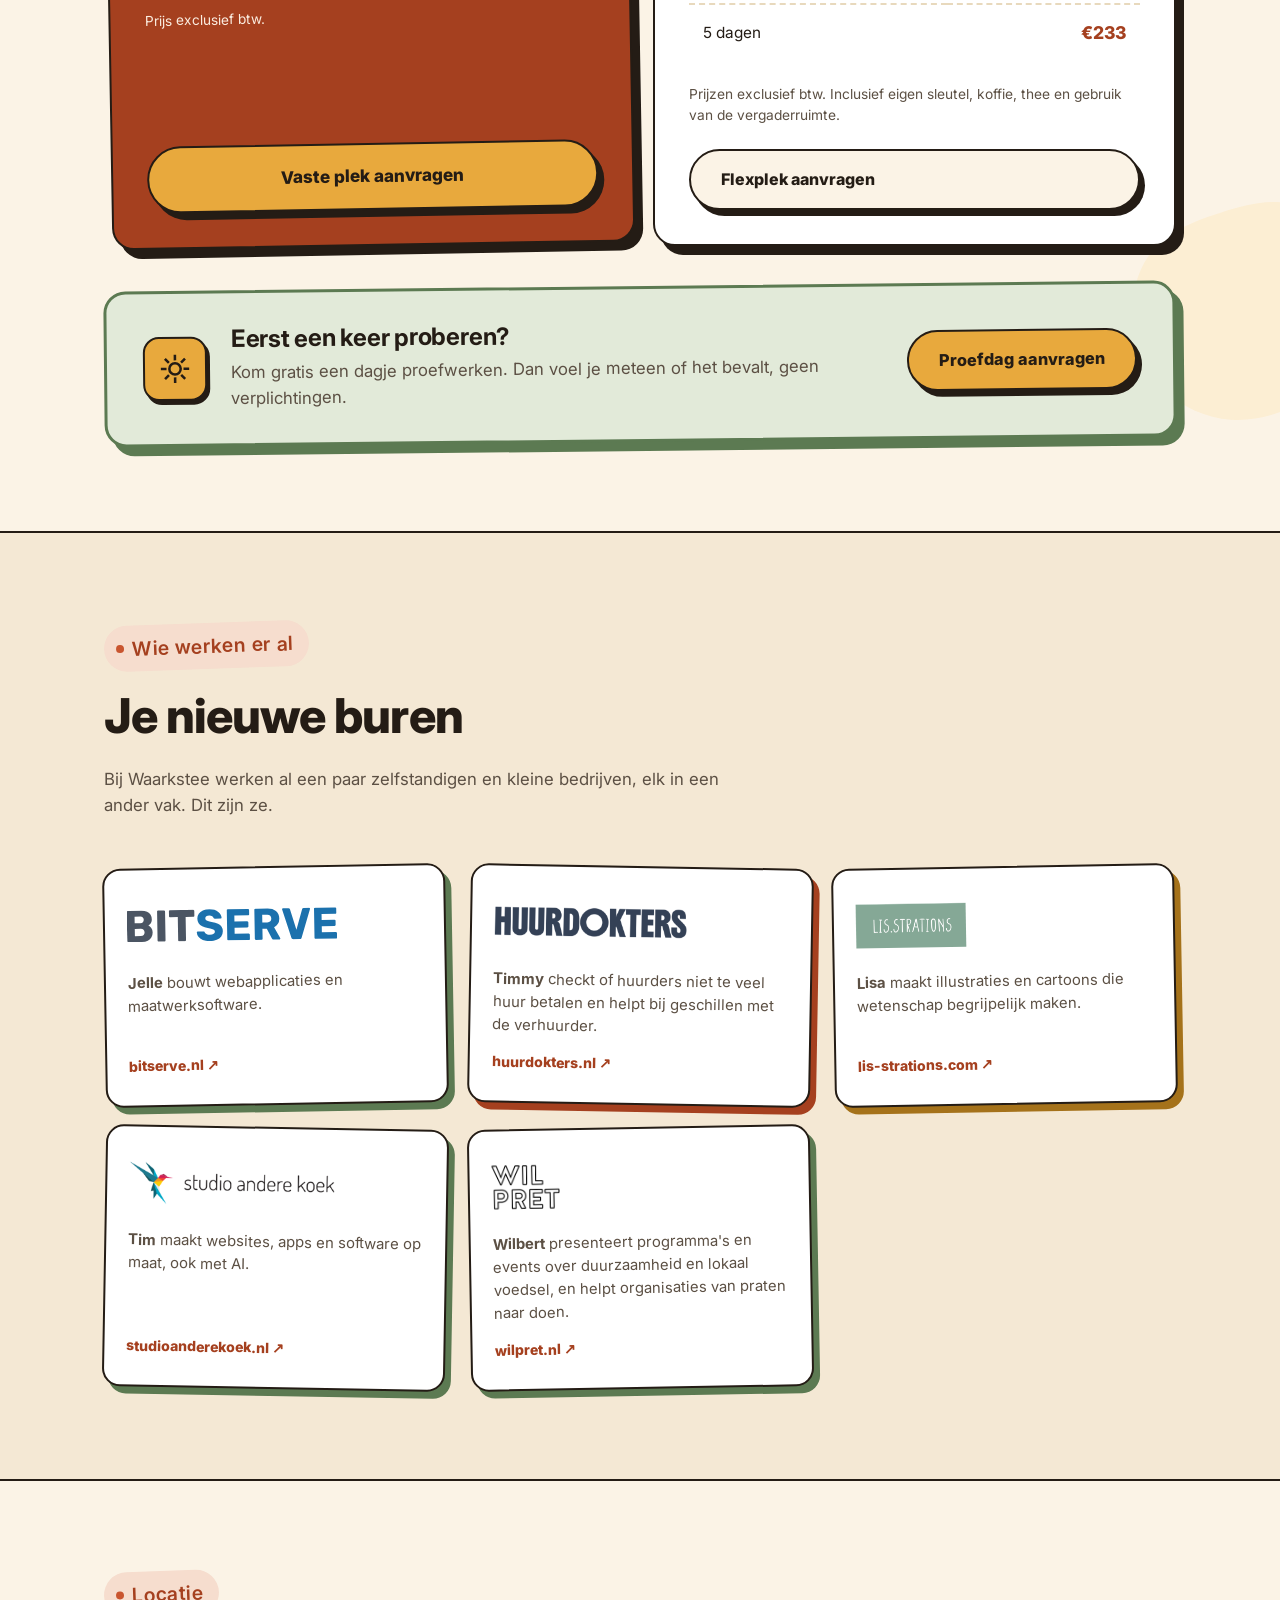
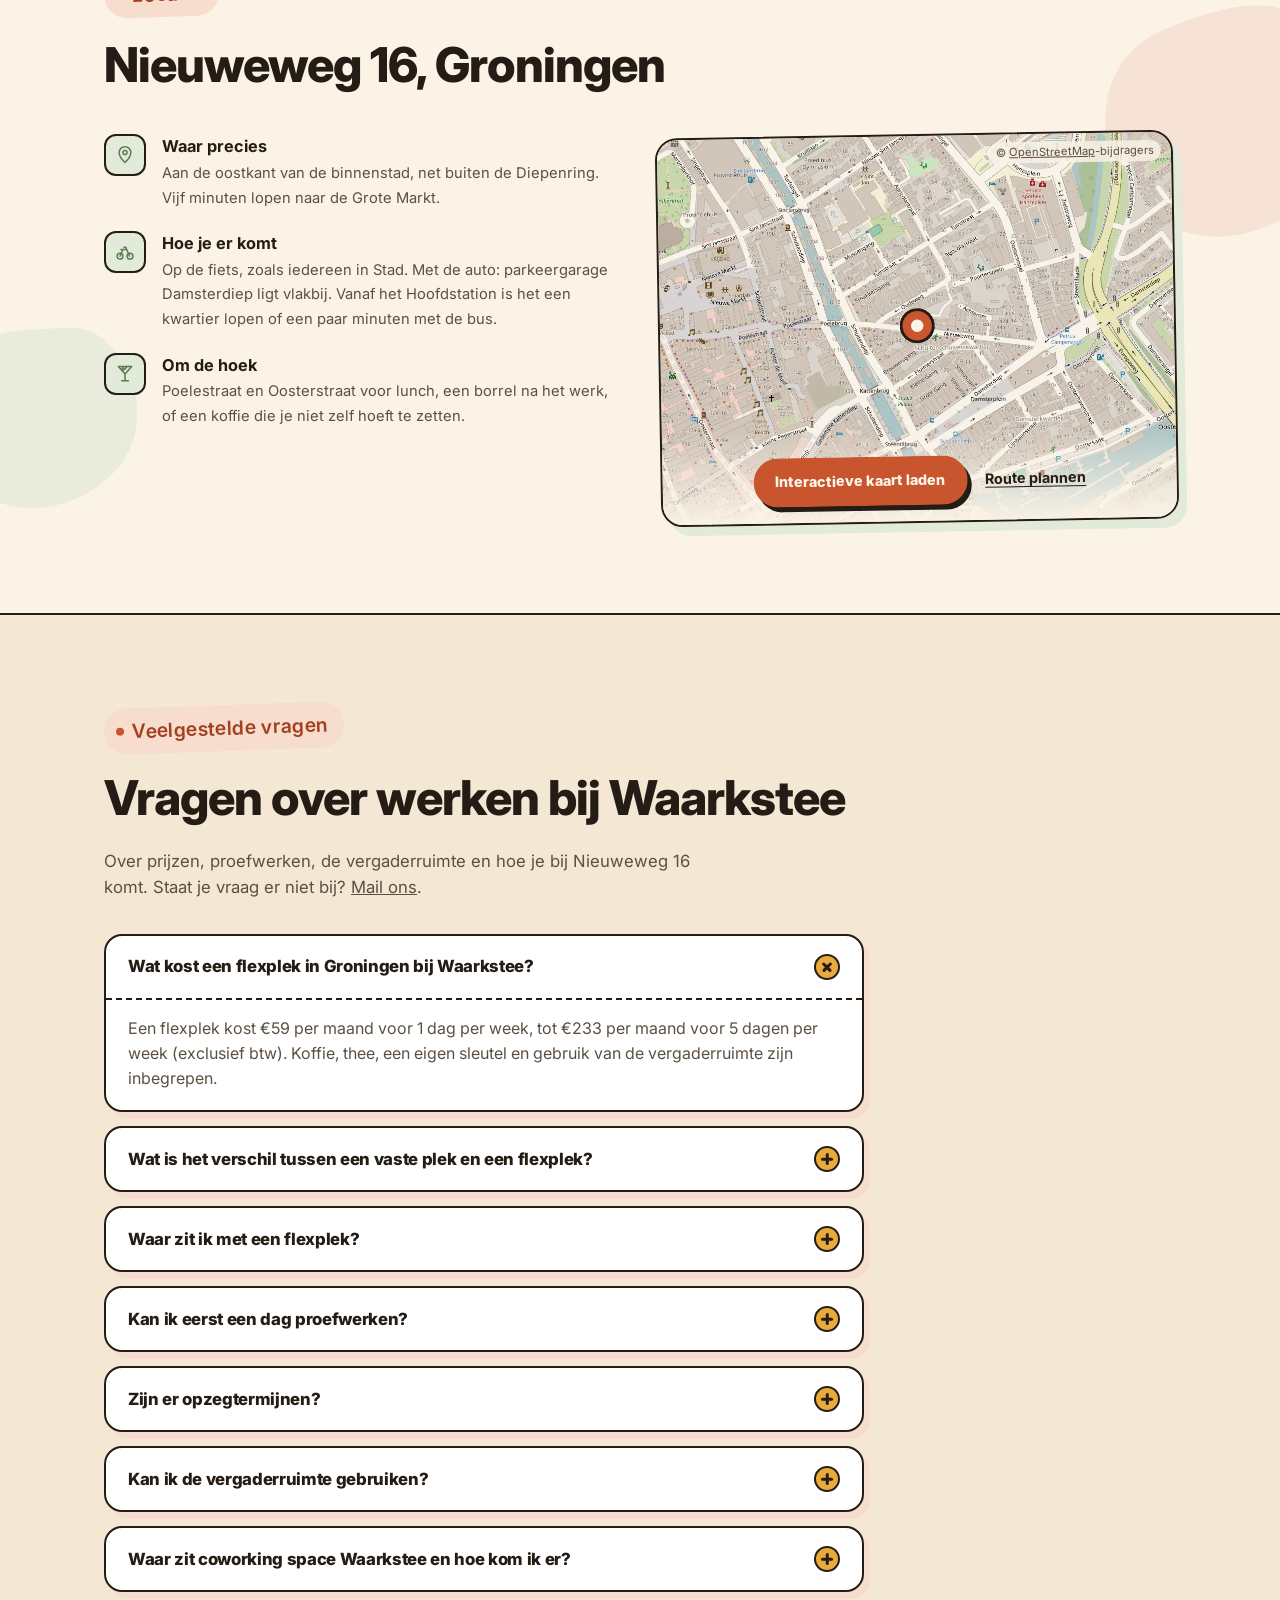
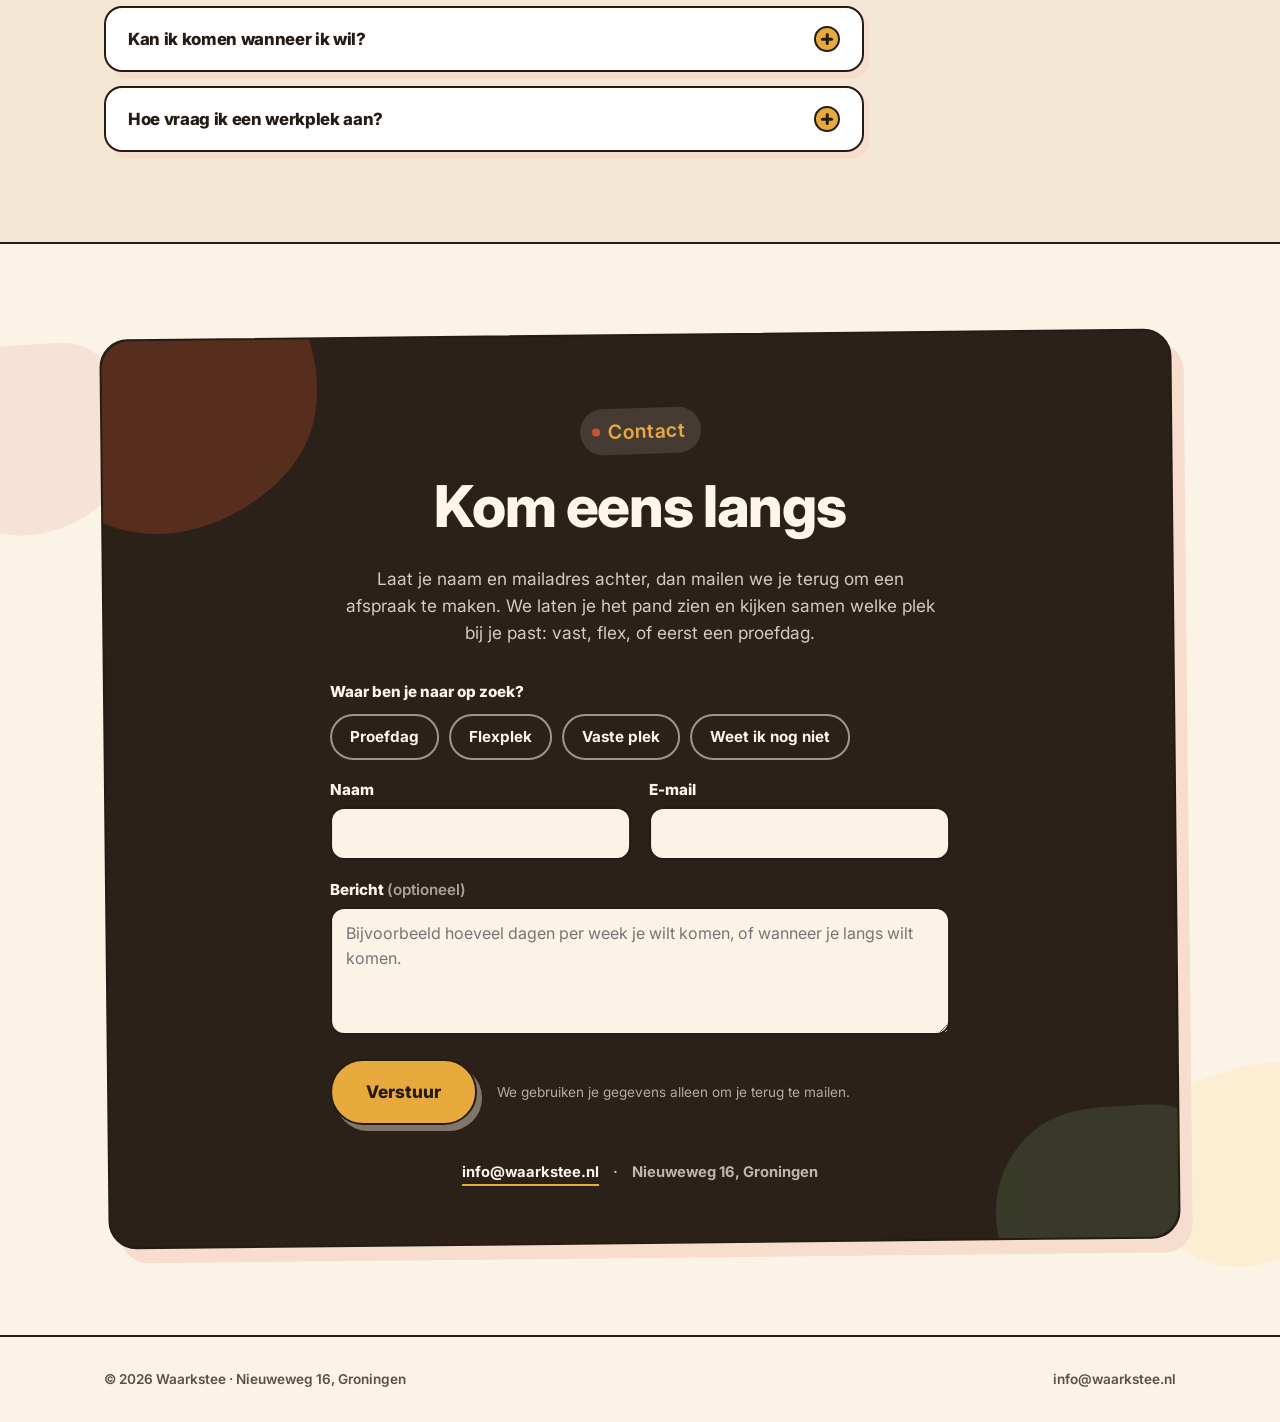
==== commit 29474edd: "Buren: kaarten op alfabetische volgorde van bedrijfsnaam Co-Authored-By: Claude Opus 5.5 <noreply@an" ====
--- a/index.html
+++ b/index.html
@@ -454,11 +454,6 @@
       <p style="max-width:56ch;font-size:1.05rem;">Bij Waarkstee werken al een paar zelfstandigen en kleine bedrijven, elk in een ander vak. Dit zijn ze.</p>
 
       <div class="grid-buren">
-        <a class="card buur" href="https://studioanderekoek.nl" target="_blank" rel="noopener">
-          <span class="buur-logo"><img src="img/buren/studioanderekoek.png" width="600" height="119" alt="studio andere koek" loading="lazy"></span>
-          <p><strong>Tim</strong> maakt websites, apps en software op maat, ook met AI.</p>
-          <span class="buur-link">studioanderekoek.nl</span>
-        </a>
         <a class="card buur" href="https://bitserve.nl" target="_blank" rel="noopener">
           <span class="buur-logo"><img src="img/buren/bitserve.svg" width="487" height="72" alt="BITSERVE" loading="lazy"></span>
           <p><strong>Jelle</strong> bouwt webapplicaties en maatwerksoftware.</p>
@@ -469,15 +464,20 @@
           <p><strong>Timmy</strong> checkt of huurders niet te veel huur betalen en helpt bij geschillen met de verhuurder.</p>
           <span class="buur-link">huurdokters.nl</span>
         </a>
+        <a class="card buur" href="https://www.lis-strations.com/" target="_blank" rel="noopener">
+          <span class="buur-logo"><img src="img/buren/lis-strations.png" width="400" height="160" alt="lis.strations" loading="lazy"></span>
+          <p><strong>Lisa</strong> maakt illustraties en cartoons die wetenschap begrijpelijk maken.</p>
+          <span class="buur-link">lis-strations.com</span>
+        </a>
+        <a class="card buur" href="https://studioanderekoek.nl" target="_blank" rel="noopener">
+          <span class="buur-logo"><img src="img/buren/studioanderekoek.png" width="600" height="119" alt="studio andere koek" loading="lazy"></span>
+          <p><strong>Tim</strong> maakt websites, apps en software op maat, ook met AI.</p>
+          <span class="buur-link">studioanderekoek.nl</span>
+        </a>
         <a class="card buur" href="https://wilpret.nl" target="_blank" rel="noopener">
           <span class="buur-logo"><img src="img/buren/wilpret.png" width="300" height="193" alt="Wilpret" loading="lazy"></span>
           <p><strong>Wilbert</strong> presenteert programma's en events over duurzaamheid en lokaal voedsel, en helpt organisaties van praten naar doen.</p>
           <span class="buur-link">wilpret.nl</span>
-        </a>
-        <a class="card buur" href="https://www.lis-strations.com/" target="_blank" rel="noopener">
-          <span class="buur-logo"><img src="img/buren/lis-strations.png" width="400" height="160" alt="lis.strations" loading="lazy"></span>
-          <p><strong>Lisa</strong> maakt illustraties en cartoons die wetenschap begrijpelijk maken.</p>
-          <span class="buur-link">lis-strations.com</span>
         </a>
       </div>
     </div>
